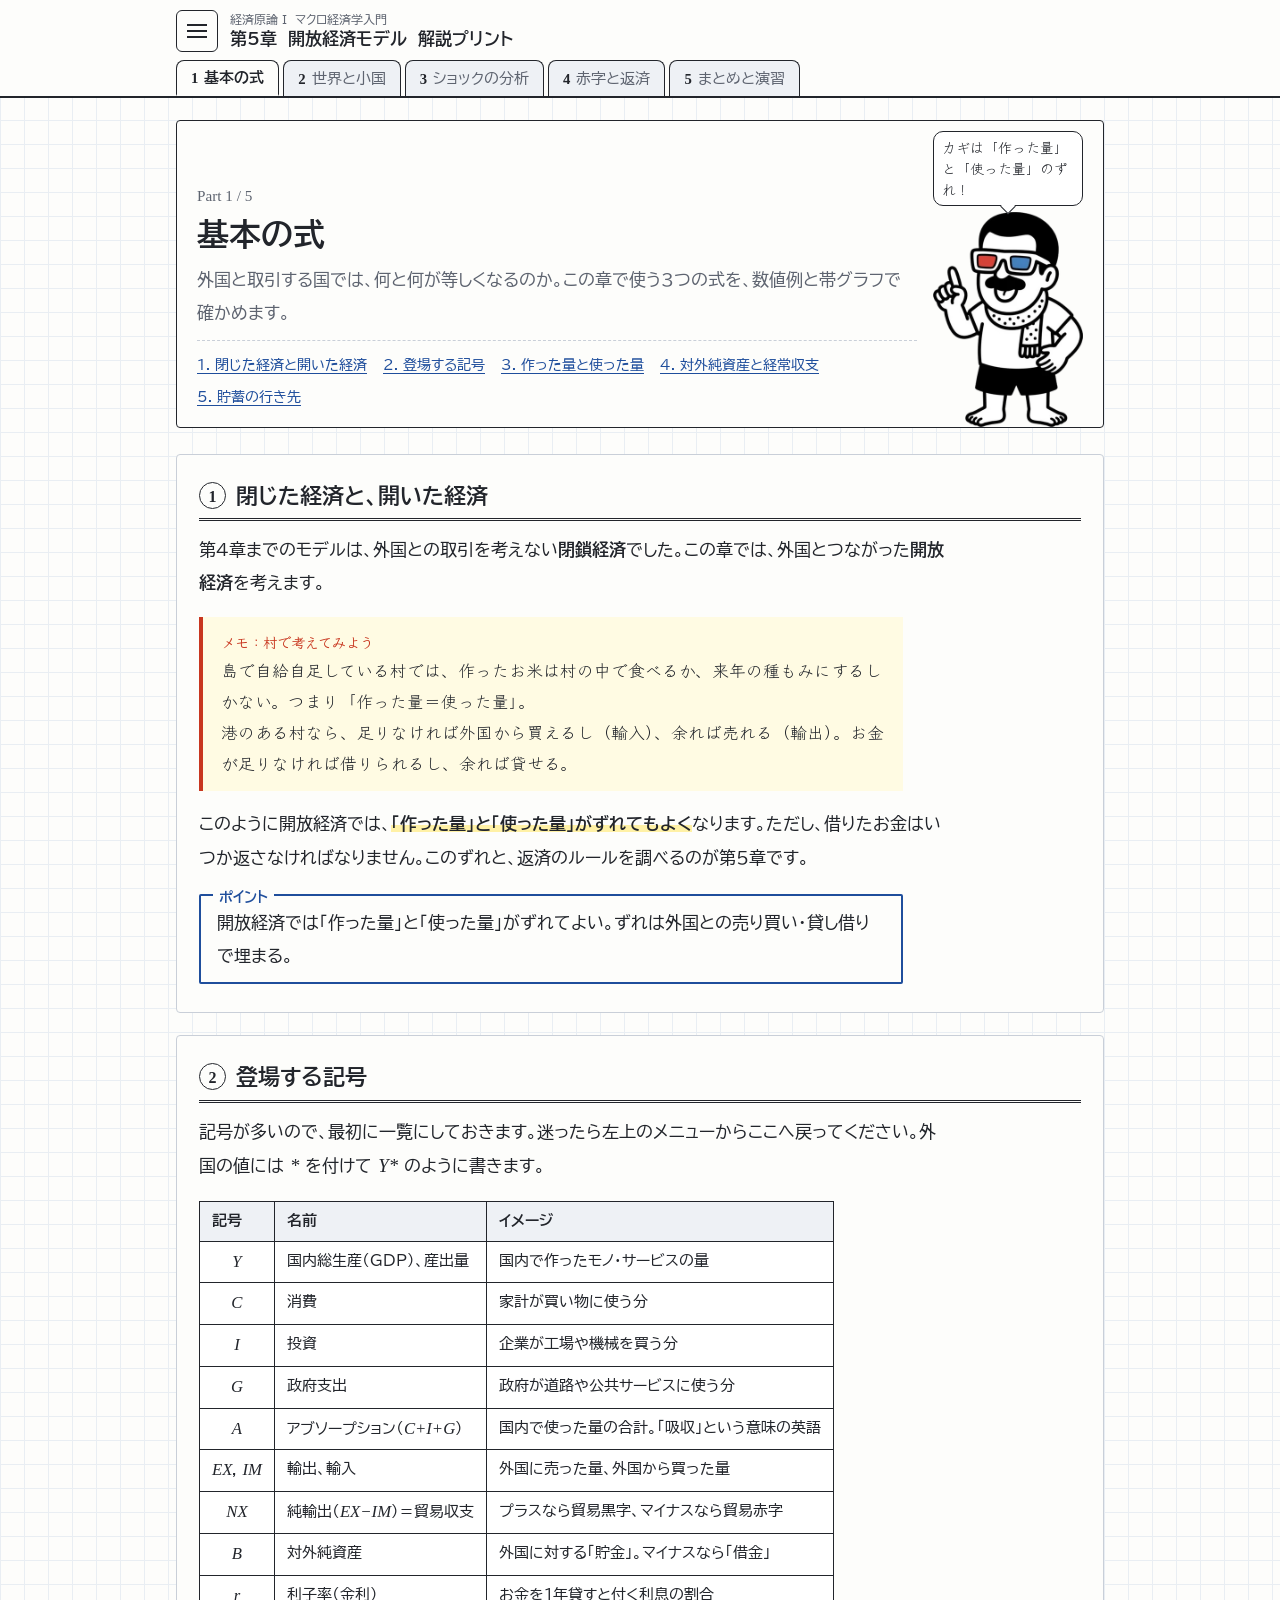
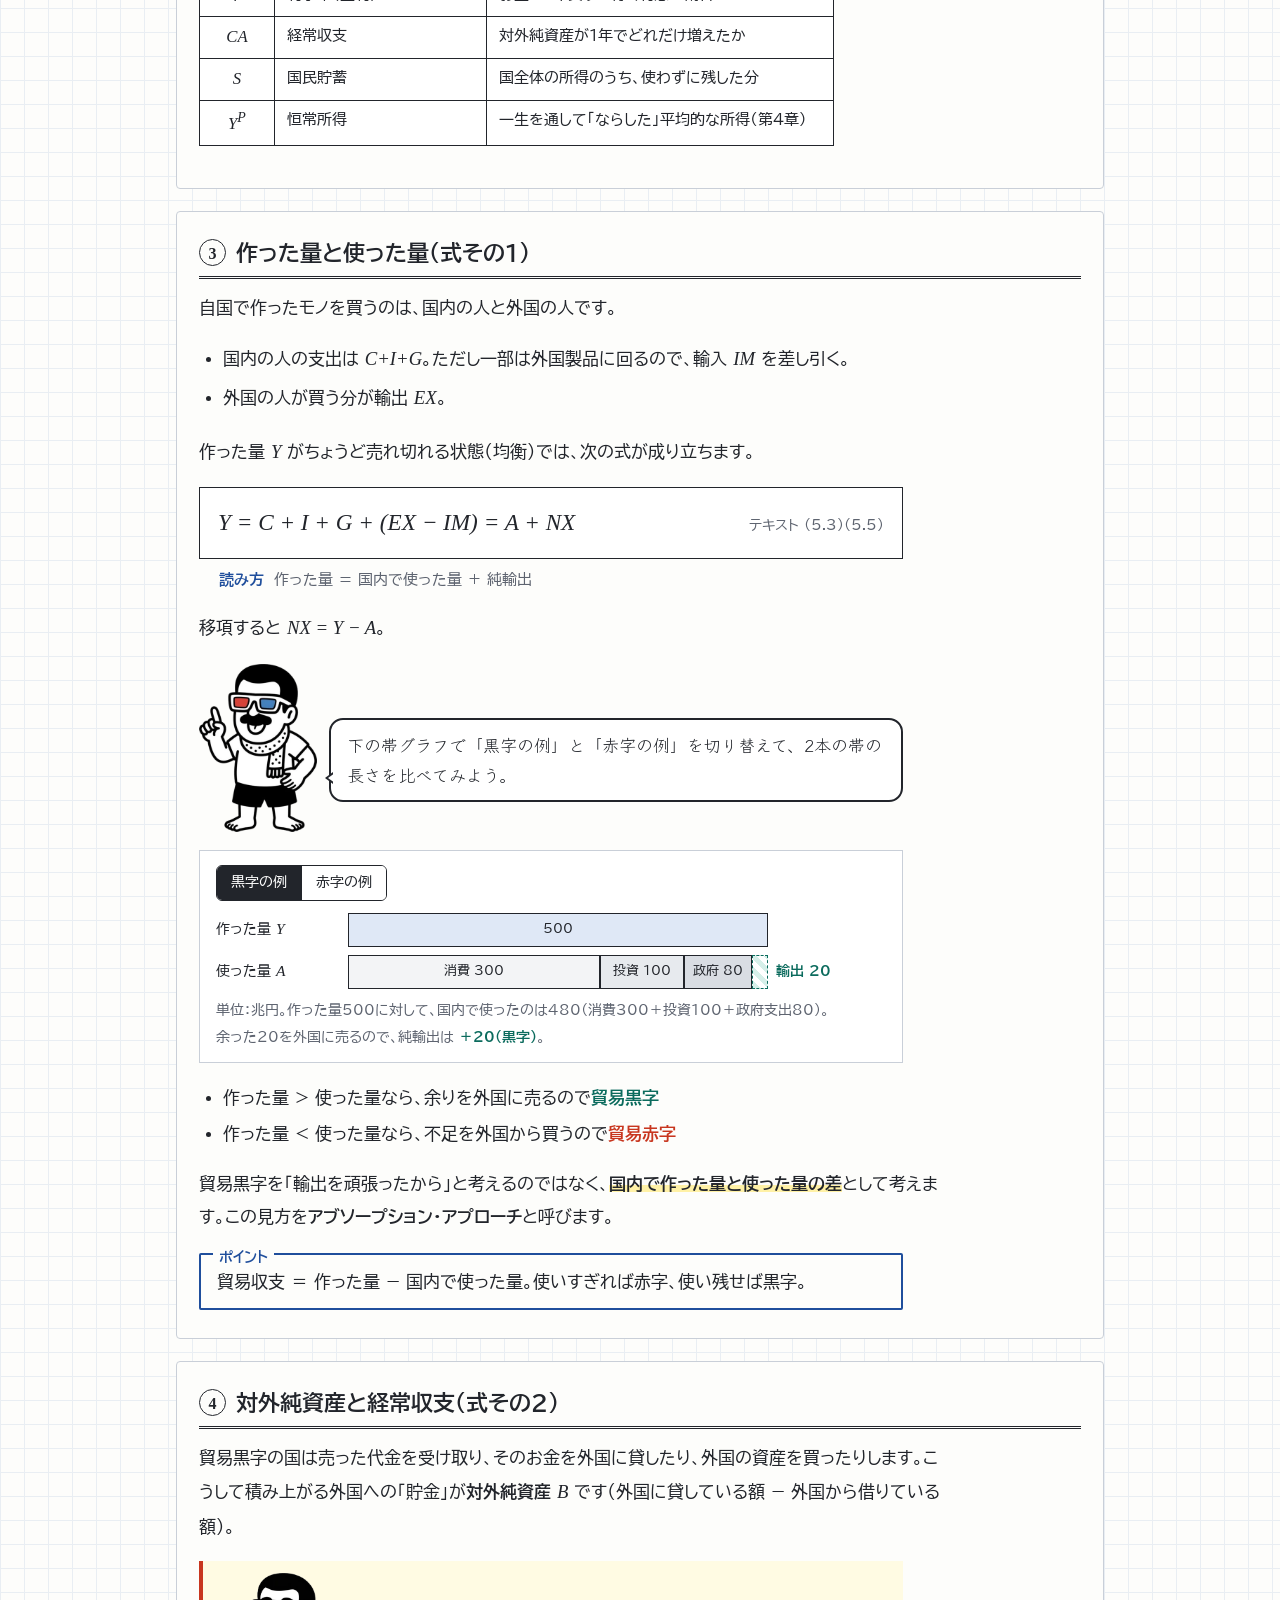
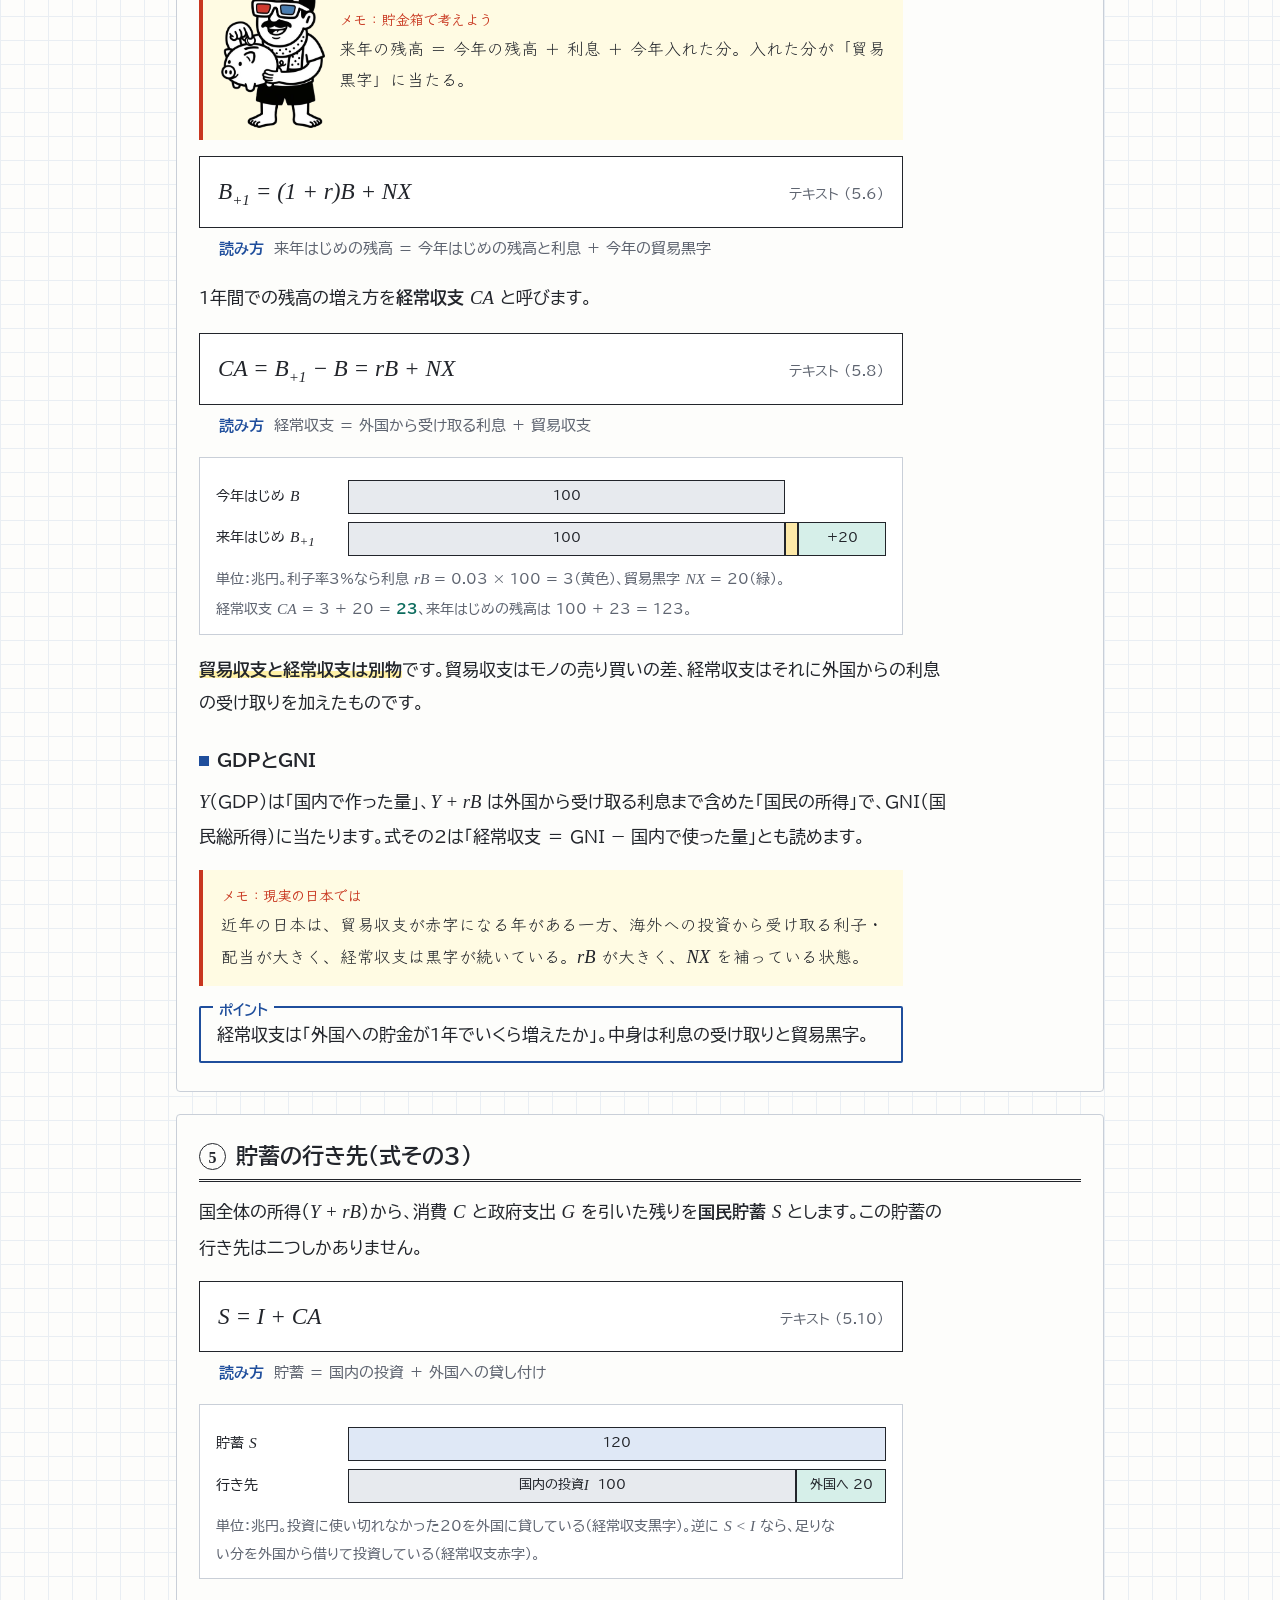
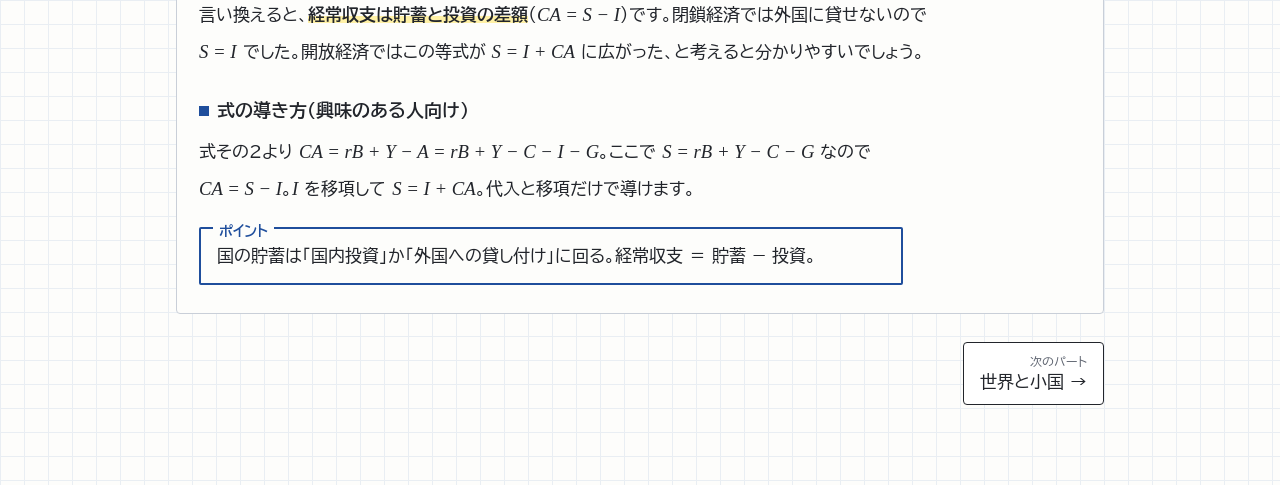
==== index.html @ 09381ab4 "Rename 開放経済モデル入門.html to index.html" ====
<!DOCTYPE html>
<html lang="ja">
<head>
<meta charset="utf-8">
<meta name="viewport" content="width=device-width, initial-scale=1">
<title>開放経済モデル入門</title>
<link rel="preconnect" href="https://fonts.googleapis.com">
<link rel="preconnect" href="https://fonts.gstatic.com" crossorigin>
<link href="https://fonts.googleapis.com/css2?family=BIZ+UDPGothic:wght@400;700&family=Klee+One:wght@400;600&display=swap" rel="stylesheet">
<style>
/* 設計: 方眼紙に書いた講義プリント。黒インクの本文、青ペンの強調、朱ペンの書き込み、黄色の蛍光ペン。上部に固定ヘッダーとパートのタブ、左からメニューが出る */
:root{
  --paper:#fdfdfb;
  --grid:#e9eef3;
  --ink:#22252b;
  --sub:#5e6470;
  --line:#c9cfd8;
  --blue:#1f4e9c;
  --red:#c8361f;
  --teal:#0b6b5d;
  --marker:#fff1a6;
  --note:#fffbe3;
  --font-body:"BIZ UDPGothic","Hiragino Kaku Gothic ProN","Yu Gothic",Meiryo,sans-serif;
  --font-hand:"Klee One","Hiragino Maru Gothic ProN","Yu Gothic",sans-serif;
  --font-math:"Times New Roman",Times,serif;
  color-scheme:light;
}
*{box-sizing:border-box}
html,body{margin:0}
body{
  background-color:var(--paper);
  background-image:linear-gradient(var(--grid) 1px,transparent 1px),linear-gradient(90deg,var(--grid) 1px,transparent 1px);
  background-size:24px 24px;
  color:var(--ink);font-family:var(--font-body);font-size:17px;line-height:1.95;
  -webkit-text-size-adjust:100%;
}
a{color:var(--blue)}
button{font:inherit;color:inherit}
:focus-visible{outline:2px solid var(--blue);outline-offset:2px}

/* ヘッダー */
.bar{position:sticky;top:0;z-index:20;background:var(--paper);border-bottom:2px solid var(--ink)}
.bar-in{max-width:960px;margin:0 auto;padding:10px 16px 0;display:flex;align-items:center;gap:12px}
.burger{width:42px;height:42px;border:1.5px solid var(--ink);background:var(--paper);border-radius:6px;display:grid;place-items:center;cursor:pointer;flex:none}
.burger span{display:block;width:20px;height:2px;background:var(--ink);box-shadow:0 -6px 0 var(--ink),0 6px 0 var(--ink)}
.course{line-height:1.35;min-width:0}
.course small{display:block;color:var(--sub);font-size:.78rem}
.course b{font-size:1.05rem}
.tabs{max-width:960px;margin:8px auto 0;padding:0 16px;display:flex;gap:4px;overflow-x:auto;scrollbar-width:none}
.tabs::-webkit-scrollbar{display:none}
.tab{flex:none;border:1.5px solid var(--ink);border-bottom:none;background:#eef1f5;border-radius:8px 8px 0 0;padding:6px 14px 5px;cursor:pointer;font-size:.92rem;line-height:1.5;color:var(--sub);position:relative;top:2px}
.tab .n{font-family:var(--font-math);font-weight:700;margin-right:6px;color:var(--ink)}
.tab[aria-selected="true"]{background:var(--paper);color:var(--ink);font-weight:700;border-bottom:2px solid var(--paper);z-index:1}

/* ドロワー */
.scrim{position:fixed;inset:0;background:rgba(20,24,32,.35);z-index:30;opacity:0;pointer-events:none;transition:opacity .2s}
.drawer{position:fixed;top:0;left:0;bottom:0;width:min(340px,86vw);background:var(--paper);z-index:31;border-right:2px solid var(--ink);transform:translateX(-102%);transition:transform .22s ease;overflow-y:auto;padding:16px 18px 40px}
body.menu-open .scrim{opacity:1;pointer-events:auto}
body.menu-open .drawer{transform:none}
.drawer-head{display:flex;justify-content:space-between;align-items:center;border-bottom:1.5px solid var(--ink);padding-bottom:8px;margin-bottom:10px}
.drawer-head b{font-size:1rem}
.close{border:1.5px solid var(--ink);background:none;border-radius:6px;width:36px;height:36px;cursor:pointer;font-size:1.2rem;line-height:1}
.drawer h4{margin:14px 0 2px;font-size:.95rem}
.drawer h4 button{background:none;border:none;padding:0;cursor:pointer;text-align:left;font-weight:700}
.drawer h4 .n{font-family:var(--font-math);margin-right:6px}
.drawer ul{list-style:none;margin:0;padding:0 0 0 12px;border-left:1.5px solid var(--line)}
.drawer li button{background:none;border:none;padding:3px 0;cursor:pointer;color:var(--sub);text-align:left;font-size:.9rem;line-height:1.5}
.drawer li button:hover{color:var(--blue)}
.drawer .cur>button{color:var(--blue)}

/* 本文 */
main{max-width:960px;margin:0 auto;padding:22px 16px 80px}
.part{display:none}
.part.on{display:block}
.part-head{background:var(--paper);border:1.5px solid var(--ink);border-radius:4px;padding:16px 20px;margin-bottom:26px}
.part-head .pn{font-family:var(--font-math);font-size:.95rem;color:var(--sub)}
.part-head h1{font-size:clamp(1.5rem,3.6vw,2rem);line-height:1.4;margin:2px 0 6px;text-wrap:balance}
.part-head p{margin:0;color:var(--sub);max-width:42em}
.toc-mini{display:flex;flex-wrap:wrap;gap:4px 16px;margin-top:10px;padding-top:10px;border-top:1px dashed var(--line);font-size:.9rem}
.toc-mini button{background:none;border:none;padding:0;cursor:pointer;color:var(--blue);text-decoration:underline;text-underline-offset:3px}

section{background:var(--paper);border:1px solid var(--line);border-radius:4px;padding:6px 22px 24px;margin-bottom:22px;scroll-margin-top:120px}
@media (max-width:560px){section{padding:4px 14px 18px}}
h2{font-size:1.4rem;line-height:1.5;margin:18px 0 12px;padding-bottom:6px;border-bottom:3px double var(--ink);text-wrap:balance}
h2 .sn{display:inline-block;min-width:1.7em;height:1.7em;line-height:1.7em;text-align:center;border:1.5px solid var(--ink);border-radius:50%;font-family:var(--font-math);font-size:1rem;margin-right:10px;vertical-align:.12em}
h3{font-size:1.1rem;margin:24px 0 6px;text-wrap:balance}
h3::before{content:"";display:inline-block;width:10px;height:10px;background:var(--blue);margin-right:8px;vertical-align:.05em}
p{margin:0 0 1em;max-width:44em}
.mk{background:linear-gradient(transparent 58%,var(--marker) 58%);font-weight:700}
.v{font-family:var(--font-math);font-style:italic;font-size:1.1em;white-space:nowrap}
.plus{color:var(--teal);font-weight:700}
.minus{color:var(--red);font-weight:700}
ul.dots,ol.steps{margin:0 0 1em;padding-left:1.4em;max-width:44em}
ul.dots li,ol.steps li{margin:3px 0}

/* 数式ボックス（教科書風に式番号を右寄せ） */
.eq{border:1.5px solid var(--ink);background:#fff;padding:12px 18px;margin:16px 0 6px;max-width:44rem;display:flex;align-items:baseline;gap:16px;flex-wrap:wrap}
.eq .f{font-family:var(--font-math);font-size:1.45rem;font-style:italic}
.eq .f sub{font-size:.65em}
.eq .no{margin-left:auto;font-size:.85rem;color:var(--sub)}
.eq-read{max-width:44rem;margin:0 0 16px;padding-left:20px;font-size:.95rem;color:var(--sub)}
.eq-read::before{content:"読み方　";color:var(--blue);font-weight:700}

/* 先生のメモ */
.memo{font-family:var(--font-hand);background:var(--note);border-left:4px solid var(--red);padding:12px 16px 12px 18px;margin:16px 0;max-width:44rem;font-size:1.05rem;line-height:1.85}
.memo .who{display:block;color:var(--red);font-weight:600;font-size:.9rem}
/* ポイント */
.point{border:2px solid var(--blue);border-radius:2px;padding:10px 16px;margin:20px 0 4px;max-width:44rem;position:relative}
.point::before{content:"ポイント";position:absolute;top:-.85em;left:12px;background:var(--paper);padding:0 6px;color:var(--blue);font-weight:700;font-size:.85rem}
.point p{margin:0}

/* 帯グラフ */
.bars{background:#fff;border:1px solid var(--line);padding:14px 16px 10px;margin:14px 0 18px;max-width:44rem}
.bars .sw{display:flex;gap:0;margin-bottom:12px;border:1.5px solid var(--ink);border-radius:6px;overflow:hidden;width:max-content}
.bars .sw button{border:none;background:#fff;padding:3px 14px;cursor:pointer;font-size:.88rem}
.bars .sw button+button{border-left:1.5px solid var(--ink)}
.bars .sw button[aria-selected="true"]{background:var(--ink);color:#fff}
.brow{display:grid;grid-template-columns:7.2em 1fr;align-items:center;gap:10px;margin:8px 0}
.brow .lab{font-size:.88rem;line-height:1.35}
.track{position:relative;height:34px}
.seg{position:absolute;top:0;bottom:0;display:flex;align-items:center;justify-content:center;font-size:.8rem;border:1.5px solid var(--ink);white-space:nowrap;overflow:hidden;font-variant-numeric:tabular-nums}
.seg.y{background:#dfe8f6}
.seg.c{background:#f3f4f6}.seg.i{background:#e7eaee}.seg.g{background:#d9dde3}
.seg.gap-p{background:repeating-linear-gradient(45deg,#d6efe9,#d6efe9 5px,#fff 5px,#fff 10px);color:var(--teal);font-weight:700;border-color:var(--teal);border-style:dashed}
.seg.gap-m{background:repeating-linear-gradient(45deg,#f8ddd7,#f8ddd7 5px,#fff 5px,#fff 10px);color:var(--red);font-weight:700;border-color:var(--red);border-style:dashed}
.seg.b{background:#e7eaee}.seg.ri{background:#fde9a8}.seg.nx{background:#d6efe9}
.seg-lab{position:absolute;top:0;bottom:0;display:flex;align-items:center;font-size:.85rem;white-space:nowrap}
.bars .cap{font-size:.88rem;color:var(--sub);margin:6px 0 0}

/* 表 */
.tw{overflow-x:auto;margin:12px 0 18px}
table{border-collapse:collapse;background:#fff;font-size:.95rem;font-variant-numeric:tabular-nums}
th,td{border:1px solid var(--ink);padding:7px 12px;text-align:left;vertical-align:top;line-height:1.6}
thead th{background:#eef1f5}
td.c{text-align:center;white-space:nowrap}
td.r{text-align:right}
table.calc-t td{border:none;border-bottom:1px dotted var(--line);padding:3px 14px 3px 0}
table.calc-t tr:last-child td{border-bottom:2px solid var(--ink);font-weight:700}

/* 図 */
figure{margin:14px 0 20px}
figcaption{font-size:.85rem;color:var(--sub);margin-top:4px}
.figbox{background:#fff;border:1px solid var(--line);padding:8px;overflow-x:auto}
svg text{font-family:var(--font-body);fill:var(--ink)}
svg .m{font-family:var(--font-math);font-style:italic}

/* シミュレーター */
.sim{background:#fff;border:1.5px solid var(--ink);padding:14px;margin:16px 0;display:grid;grid-template-columns:1fr;gap:14px}
@media (min-width:860px){.sim{grid-template-columns:minmax(0,1.15fr) minmax(0,1fr)}}
.grp{margin-bottom:10px}
.grp .gl{font-size:.78rem;color:var(--sub);display:block;margin-bottom:3px}
.chips{display:flex;flex-wrap:wrap;gap:5px}
.chips button{border:1.5px solid var(--ink);background:#fff;padding:2px 10px;border-radius:4px;cursor:pointer;font-size:.85rem;line-height:1.6}
.chips button[aria-pressed="true"]{background:var(--ink);color:#fff}
.explain{border-top:1px dashed var(--line);padding-top:10px;margin-top:6px}
.explain .t{font-weight:700;margin:0}
.explain .x{font-size:.95rem;margin:4px 0}
.explain .f{font-size:.8rem;color:var(--sub);margin:0}
.meter{display:grid;grid-template-columns:repeat(3,1fr);border:1.5px solid var(--ink);margin:10px 0}
.meter div{padding:6px 8px;text-align:center}
.meter div+div{border-left:1px solid var(--ink)}
.meter small{display:block;font-size:.75rem;color:var(--sub);line-height:1.3}
.meter strong{font-size:1.3rem;font-family:var(--font-math);font-variant-numeric:tabular-nums}
.sl{display:grid;grid-template-columns:7.4em 1fr 3.6em;gap:8px;align-items:center;font-size:.88rem}
.sl input{width:100%;accent-color:var(--blue)}
.sl output{text-align:right;font-family:var(--font-math);font-variant-numeric:tabular-nums}
.sm{font-size:.8rem;color:var(--sub);margin:6px 0 0}

/* 内部タブ（ケース別） */
.itabs{display:flex;gap:0;border-bottom:1.5px solid var(--ink);margin:14px 0 0;overflow-x:auto}
.itabs button{border:none;background:none;padding:6px 14px;cursor:pointer;color:var(--sub);border-bottom:3px solid transparent;margin-bottom:-1.5px;white-space:nowrap}
.itabs button[aria-selected="true"]{color:var(--ink);font-weight:700;border-bottom-color:var(--blue)}
.ipanel{padding:12px 0 0}
.ipanel[hidden]{display:none}
.case{border-left:3px solid var(--line);padding:2px 0 2px 14px;margin:0 0 16px;max-width:44rem}
.case b{display:block}
.case .res{font-size:.9rem;margin:2px 0}
.case p{margin:2px 0 0;font-size:.97rem}

/* 手順 */
.flow{display:grid;grid-template-columns:1fr;gap:8px;max-width:44rem;margin:12px 0 16px;counter-reset:f}
@media (min-width:700px){.flow{grid-template-columns:repeat(3,1fr)}}
.flow div{border:1.5px solid var(--ink);background:#fff;padding:10px 12px;font-size:.93rem;line-height:1.7;counter-increment:f}
.flow div::before{content:"手順" counter(f);display:block;font-weight:700;color:var(--blue);font-size:.82rem}

/* 計算機 */
.calc{background:#fff;border:1.5px solid var(--ink);padding:14px 16px;margin:14px 0;max-width:44rem}
.calc .out{font-size:.98rem;margin-top:10px}
.calc .chk{color:var(--sub);font-size:.88rem}

/* 確認問題 */
.q{border:1px solid var(--ink);background:#fff;margin:10px 0;max-width:46rem}
.q .qq{padding:10px 14px;display:flex;gap:10px}
.q .qn{font-family:var(--font-math);font-weight:700;color:var(--blue)}
.q button.show{margin:0 14px 10px;border:1.5px solid var(--ink);background:#fff;border-radius:4px;padding:2px 12px;cursor:pointer;font-size:.85rem}
.q .ans{border-top:1px dashed var(--line);padding:8px 14px 10px;font-family:var(--font-hand);font-size:1.05rem;background:var(--note)}
.q .ans[hidden]{display:none}
.q .ans::before{content:"解答　";color:var(--red);font-weight:600}

/* 前後ナビ */
.pager{display:flex;justify-content:space-between;gap:10px;margin-top:28px;flex-wrap:wrap}
.pager button{border:1.5px solid var(--ink);background:#fff;padding:10px 16px;cursor:pointer;border-radius:4px;text-align:left;line-height:1.4;max-width:48%}
.pager button small{display:block;color:var(--sub);font-size:.78rem}
.pager .next{margin-left:auto;text-align:right}
.src{font-size:.82rem;color:var(--sub);margin-top:30px;border-top:1px solid var(--line);padding-top:10px}

/* キャラクター */
.talk{display:flex;align-items:flex-end;gap:12px;margin:14px 0 18px;max-width:44rem}
.talk img{width:118px;height:auto;flex:none}
.talk .bubble{position:relative;background:#fff;border:2px solid var(--ink);border-radius:14px;padding:10px 16px;font-family:var(--font-hand);font-size:1.08rem;line-height:1.75;margin-bottom:30px}
.talk .bubble::before{content:"";position:absolute;left:-12px;bottom:16px;border:6px solid transparent;border-right:8px solid var(--ink)}
.talk .bubble::after{content:"";position:absolute;left:-8px;bottom:17px;border:5px solid transparent;border-right:7px solid #fff}
.talk.r{flex-direction:row-reverse;margin-left:auto}
.talk.r .bubble::before{left:auto;right:-12px;border-right-color:transparent;border-left:8px solid var(--ink)}
.talk.r .bubble::after{left:auto;right:-8px;border-right-color:transparent;border-left:7px solid #fff}
.part-head{display:flex;gap:16px;align-items:flex-end}
.part-head .ph-main{flex:1;min-width:0}
.part-head .ph-fig{flex:none;width:150px;text-align:center;margin:-6px 0 -16px}
.part-head .ph-say{font-family:var(--font-hand);font-size:.88rem;line-height:1.5;background:#fff;border:1.5px solid var(--ink);border-radius:10px;padding:5px 8px;margin-bottom:6px;text-align:left;position:relative}
.part-head .ph-say::after{content:"";position:absolute;left:50%;bottom:-7px;width:10px;height:10px;background:#fff;border-right:1.5px solid var(--ink);border-bottom:1.5px solid var(--ink);transform:translateX(-50%) rotate(45deg)}
.part-head .ph-fig img{width:100%;height:auto;display:block}
@media (max-width:560px){.talk img{width:86px}.part-head .ph-fig{width:96px}.talk .bubble{font-size:1rem}}
.memo.withfig{display:flex;gap:14px;align-items:center}
.memo.withfig img{width:104px;height:auto;flex:none}
@media (max-width:560px){.memo.withfig img{width:78px}}
@media (prefers-reduced-motion: reduce){*{transition:none!important}}
</style>
</head>
<body>

<div class="scrim" id="scrim"></div>
<nav class="drawer" id="drawer" aria-label="全体の目次" aria-hidden="true">
  <div class="drawer-head"><b>目次</b><button class="close" id="closeBtn" aria-label="目次を閉じる">×</button></div>
  <div id="drawerList"></div>
</nav>

<header class="bar">
  <div class="bar-in">
    <button class="burger" id="menuBtn" aria-label="目次を開く" aria-controls="drawer" aria-expanded="false"><span></span></button>
    <div class="course"><small>経済原論 I　マクロ経済学入門</small><b>第5章　開放経済モデル　解説プリント</b></div>
  </div>
  <div class="tabs" role="tablist" aria-label="パート" id="tabs"></div>
</header>

<main>

<!-- ===================== パート1 ===================== -->
<div class="part" id="kihon" role="tabpanel" data-img="point" data-say="カギは「作った量」と「使った量」のずれ！" data-title="基本の式" data-desc="外国と取引する国では、何と何が等しくなるのか。この章で使う3つの式を、数値例と帯グラフで確かめます。">

<section id="s1" data-t="閉じた経済と開いた経済">
<h2><span class="sn">1</span>閉じた経済と、開いた経済</h2>
<p>第4章までのモデルは、外国との取引を考えない<b>閉鎖経済</b>でした。この章では、外国とつながった<b>開放経済</b>を考えます。</p>
<div class="memo"><span class="who">メモ：村で考えてみよう</span>
島で自給自足している村では、作ったお米は村の中で食べるか、来年の種もみにするしかない。つまり「作った量＝使った量」。<br>
港のある村なら、足りなければ外国から買えるし（輸入）、余れば売れる（輸出）。お金が足りなければ借りられるし、余れば貸せる。</div>
<p>このように開放経済では、<span class="mk">「作った量」と「使った量」がずれてもよく</span>なります。ただし、借りたお金はいつか返さなければなりません。このずれと、返済のルールを調べるのが第5章です。</p>
<div class="point"><p>開放経済では「作った量」と「使った量」がずれてよい。ずれは外国との売り買い・貸し借りで埋まる。</p></div>
</section>

<section id="s2" data-t="登場する記号">
<h2><span class="sn">2</span>登場する記号</h2>
<p>記号が多いので、最初に一覧にしておきます。迷ったら左上のメニューからここへ戻ってください。外国の値には <span class="v">*</span> を付けて <span class="v">Y*</span> のように書きます。</p>
<div class="tw"><table>
<thead><tr><th>記号</th><th>名前</th><th>イメージ</th></tr></thead>
<tbody>
<tr><td class="c"><span class="v">Y</span></td><td>国内総生産（GDP）、産出量</td><td>国内で作ったモノ・サービスの量</td></tr>
<tr><td class="c"><span class="v">C</span></td><td>消費</td><td>家計が買い物に使う分</td></tr>
<tr><td class="c"><span class="v">I</span></td><td>投資</td><td>企業が工場や機械を買う分</td></tr>
<tr><td class="c"><span class="v">G</span></td><td>政府支出</td><td>政府が道路や公共サービスに使う分</td></tr>
<tr><td class="c"><span class="v">A</span></td><td>アブソープション（<span class="v">C+I+G</span>）</td><td>国内で使った量の合計。「吸収」という意味の英語</td></tr>
<tr><td class="c"><span class="v">EX</span>, <span class="v">IM</span></td><td>輸出、輸入</td><td>外国に売った量、外国から買った量</td></tr>
<tr><td class="c"><span class="v">NX</span></td><td>純輸出（<span class="v">EX−IM</span>）＝貿易収支</td><td>プラスなら貿易黒字、マイナスなら貿易赤字</td></tr>
<tr><td class="c"><span class="v">B</span></td><td>対外純資産</td><td>外国に対する「貯金」。マイナスなら「借金」</td></tr>
<tr><td class="c"><span class="v">r</span></td><td>利子率（金利）</td><td>お金を1年貸すと付く利息の割合</td></tr>
<tr><td class="c"><span class="v">CA</span></td><td>経常収支</td><td>対外純資産が1年でどれだけ増えたか</td></tr>
<tr><td class="c"><span class="v">S</span></td><td>国民貯蓄</td><td>国全体の所得のうち、使わずに残した分</td></tr>
<tr><td class="c"><span class="v">Y<sup>P</sup></span></td><td>恒常所得</td><td>一生を通して「ならした」平均的な所得（第4章）</td></tr>
</tbody></table></div>
</section>

<section id="s3" data-t="作った量と使った量">
<h2><span class="sn">3</span>作った量と使った量（式その1）</h2>
<p>自国で作ったモノを買うのは、国内の人と外国の人です。</p>
<ul class="dots">
  <li>国内の人の支出は <span class="v">C+I+G</span>。ただし一部は外国製品に回るので、輸入 <span class="v">IM</span> を差し引く。</li>
  <li>外国の人が買う分が輸出 <span class="v">EX</span>。</li>
</ul>
<p>作った量 <span class="v">Y</span> がちょうど売れ切れる状態（均衡）では、次の式が成り立ちます。</p>
<div class="eq"><span class="f">Y = C + I + G + (EX − IM) = A + NX</span><span class="no">テキスト (5.3)(5.5)</span></div>
<p class="eq-read">作った量 ＝ 国内で使った量 ＋ 純輸出</p>
<p>移項すると <span class="v">NX = Y − A</span>。</p>
<div class="talk"><img data-ch="point" src="" alt=""><div class="bubble">下の帯グラフで「黒字の例」と「赤字の例」を切り替えて、2本の帯の長さを比べてみよう。</div></div>

<div class="bars" id="bar1">
  <div class="sw" role="tablist" aria-label="例の切り替え">
    <button role="tab" aria-selected="true" data-k="p">黒字の例</button>
    <button role="tab" aria-selected="false" data-k="m">赤字の例</button>
  </div>
  <div class="brow"><span class="lab">作った量 <span class="v">Y</span></span><div class="track" data-row="y"></div></div>
  <div class="brow"><span class="lab">使った量 <span class="v">A</span></span><div class="track" data-row="a"></div></div>
  <p class="cap" id="bar1cap"></p>
</div>

<ul class="dots">
  <li>作った量 &gt; 使った量なら、余りを外国に売るので<span class="plus">貿易黒字</span></li>
  <li>作った量 &lt; 使った量なら、不足を外国から買うので<span class="minus">貿易赤字</span></li>
</ul>
<p>貿易黒字を「輸出を頑張ったから」と考えるのではなく、<span class="mk">国内で作った量と使った量の差</span>として考えます。この見方を<b>アブソープション・アプローチ</b>と呼びます。</p>
<div class="point"><p>貿易収支 ＝ 作った量 − 国内で使った量。使いすぎれば赤字、使い残せば黒字。</p></div>
</section>

<section id="s4" data-t="対外純資産と経常収支">
<h2><span class="sn">4</span>対外純資産と経常収支（式その2）</h2>
<p>貿易黒字の国は売った代金を受け取り、そのお金を外国に貸したり、外国の資産を買ったりします。こうして積み上がる外国への「貯金」が<b>対外純資産</b> <span class="v">B</span> です（外国に貸している額 − 外国から借りている額）。</p>
<div class="memo withfig"><img data-ch="piggy" src="" alt=""><div><span class="who">メモ：貯金箱で考えよう</span>来年の残高 ＝ 今年の残高 ＋ 利息 ＋ 今年入れた分。入れた分が「貿易黒字」に当たる。</div></div>
<div class="eq"><span class="f">B<sub>+1</sub> = (1 + r)B + NX</span><span class="no">テキスト (5.6)</span></div>
<p class="eq-read">来年はじめの残高 ＝ 今年はじめの残高と利息 ＋ 今年の貿易黒字</p>
<p>1年間での残高の増え方を<b>経常収支</b> <span class="v">CA</span> と呼びます。</p>
<div class="eq"><span class="f">CA = B<sub>+1</sub> − B = rB + NX</span><span class="no">テキスト (5.8)</span></div>
<p class="eq-read">経常収支 ＝ 外国から受け取る利息 ＋ 貿易収支</p>

<div class="bars">
  <div class="brow"><span class="lab">今年はじめ <span class="v">B</span></span><div class="track"><div class="seg b" style="left:0;width:81.3%">100</div></div></div>
  <div class="brow"><span class="lab">来年はじめ <span class="v">B<sub>+1</sub></span></span><div class="track"><div class="seg b" style="left:0;width:81.3%">100</div><div class="seg ri" style="left:81.3%;width:2.4%"></div><div class="seg nx" style="left:83.7%;width:16.3%">+20</div></div></div>
  <p class="cap">単位：兆円。利子率3%なら利息 <span class="v">rB</span> = 0.03 × 100 = 3（黄色）、貿易黒字 <span class="v">NX</span> = 20（緑）。<br>経常収支 <span class="v">CA</span> = 3 + 20 = <span class="plus">23</span>、来年はじめの残高は 100 + 23 = 123。</p>
</div>
<p><span class="mk">貿易収支と経常収支は別物</span>です。貿易収支はモノの売り買いの差、経常収支はそれに外国からの利息の受け取りを加えたものです。</p>
<h3>GDPとGNI</h3>
<p><span class="v">Y</span>（GDP）は「国内で作った量」、<span class="v">Y + rB</span> は外国から受け取る利息まで含めた「国民の所得」で、GNI（国民総所得）に当たります。式その2は「経常収支 ＝ GNI − 国内で使った量」とも読めます。</p>
<div class="memo"><span class="who">メモ：現実の日本では</span>近年の日本は、貿易収支が赤字になる年がある一方、海外への投資から受け取る利子・配当が大きく、経常収支は黒字が続いている。<span class="v">rB</span> が大きく、<span class="v">NX</span> を補っている状態。</div>
<div class="point"><p>経常収支は「外国への貯金が1年でいくら増えたか」。中身は利息の受け取りと貿易黒字。</p></div>
</section>

<section id="s5" data-t="貯蓄の行き先">
<h2><span class="sn">5</span>貯蓄の行き先（式その3）</h2>
<p>国全体の所得（<span class="v">Y + rB</span>）から、消費 <span class="v">C</span> と政府支出 <span class="v">G</span> を引いた残りを<b>国民貯蓄</b> <span class="v">S</span> とします。この貯蓄の行き先は二つしかありません。</p>
<div class="eq"><span class="f">S = I + CA</span><span class="no">テキスト (5.10)</span></div>
<p class="eq-read">貯蓄 ＝ 国内の投資 ＋ 外国への貸し付け</p>
<div class="bars">
  <div class="brow"><span class="lab">貯蓄 <span class="v">S</span></span><div class="track"><div class="seg y" style="left:0;width:100%">120</div></div></div>
  <div class="brow"><span class="lab">行き先</span><div class="track"><div class="seg i" style="left:0;width:83.3%">国内の投資 <span class="v">I</span>　100</div><div class="seg nx" style="left:83.3%;width:16.7%">外国へ 20</div></div></div>
  <p class="cap">単位：兆円。投資に使い切れなかった20を外国に貸している（経常収支黒字）。逆に <span class="v">S &lt; I</span> なら、足りない分を外国から借りて投資している（経常収支赤字）。</p>
</div>
<p>言い換えると、<span class="mk">経常収支は貯蓄と投資の差額</span>（<span class="v">CA = S − I</span>）です。閉鎖経済では外国に貸せないので <span class="v">S = I</span> でした。開放経済ではこの等式が <span class="v">S = I + CA</span> に広がった、と考えると分かりやすいでしょう。</p>
<h3>式の導き方（興味のある人向け）</h3>
<p>式その2より <span class="v">CA = rB + Y − A = rB + Y − C − I − G</span>。ここで <span class="v">S = rB + Y − C − G</span> なので <span class="v">CA = S − I</span>。<span class="v">I</span> を移項して <span class="v">S = I + CA</span>。代入と移項だけで導けます。</p>
<div class="point"><p>国の貯蓄は「国内投資」か「外国への貸し付け」に回る。経常収支 ＝ 貯蓄 − 投資。</p></div>
</section>
</div>

<!-- ===================== パート2 ===================== -->
<div class="part" id="sekai" role="tabpanel" data-img="globe" data-say="世界全体で足すと、純輸出はゼロになる" data-title="世界と小国" data-desc="グラフの縦軸・横軸の意味を確認し、世界利子率がどう決まるか、自国がなぜそれを動かせないのかを見ます。">

<section id="s6" data-t="利子率と国内需要">
<h2><span class="sn">6</span>利子率と国内需要（グラフの準備）</h2>
<p>このあとのグラフは、<span class="mk">縦軸が利子率 <span class="v">r</span>、横軸がモノの量</span>です。経済学では価格（ここでは利子率）を縦軸にとるのが慣例です。</p>
<h3>国内で使う量 A は、利子率が上がると減る</h3>
<ul class="dots">
  <li><b>投資 <span class="v">I</span></b>：金利が上がると、借金して工場を建てるのが割に合わなくなるので減る。</li>
  <li><b>消費 <span class="v">C</span></b>：金利が上がると、今使わずに貯金したほうが得になるので減る。</li>
</ul>
<p>このため <span class="v">A = C(Y<sup>P</sup>, r) + I(r) + G</span> のグラフは<b>右下がり</b>になります。<span class="v">C(Y<sup>P</sup>, r)</span> は「消費は恒常所得と利子率で決まる」という意味です。</p>
<h3>作る量 Yˢ は、利子率と関係なく決まる</h3>
<p>第4章の古典派モデルでは、働く人と機械がすべて使われる（完全雇用の）水準で生産量が決まります。利子率が変わっても作れる量は変わらないので、<span class="v">Y<sup>s</sup></span> のグラフは<b>垂直な線</b>になります。</p>
<figure><div class="figbox">
<svg viewBox="0 0 420 260" width="420" role="img" aria-label="縦軸が利子率、横軸が量。垂直な作る量の線と、右下がりの使う量の線。">
  <line x1="50" y1="220" x2="390" y2="220" stroke="#22252b" stroke-width="1.5"/>
  <line x1="50" y1="220" x2="50" y2="20" stroke="#22252b" stroke-width="1.5"/>
  <text x="42" y="28" text-anchor="end" class="m" font-size="16">r</text>
  <text x="390" y="244" text-anchor="end" font-size="12">量</text>
  <line x1="220" y1="36" x2="220" y2="220" stroke="#1f4e9c" stroke-width="3"/>
  <text x="228" y="46" class="m" font-size="15" style="fill:#1f4e9c">Yˢ</text>
  <text x="228" y="66" font-size="11" style="fill:#1f4e9c">利子率に関係なく一定</text>
  <line x1="90" y1="40" x2="360" y2="210" stroke="#22252b" stroke-width="3"/>
  <text x="352" y="194" class="m" font-size="15">A</text>
  <text x="250" y="190" font-size="11" text-anchor="end">金利が上がると使う量は減る</text>
</svg></div>
<figcaption>この2本の線を、後のパートのグラフでずっと使います。</figcaption></figure>
<div class="point"><p>使う量 A は右下がり、作る量 Yˢ は垂直線。</p></div>
</section>

<section id="s7" data-t="世界利子率と小国の仮定">
<h2><span class="sn">7</span>世界利子率と小国の仮定</h2>
<p>ある国の輸出は、必ずどこかの国の輸入です。だから世界の純輸出を全部足すとゼロになり（<span class="v">NX + NX* = 0</span>）、世界全体では「作った量＝使った量」が成り立ちます。</p>
<div class="eq"><span class="f">Y + Y* = A + A*</span><span class="no">テキスト (5.11)</span></div>
<p class="eq-read">世界で作った量 ＝ 世界で使った量</p>
<p>この等式が成り立つように決まる利子率が<b>世界利子率</b> <span class="v">r₀</span> です。お金は国境を越えて自由に貸し借りできるので、どの国でも同じ利子率になります。</p>
<figure><div class="figbox">
<svg viewBox="0 0 760 300" width="760" role="img" aria-label="世界利子率r0のもとで、自国は作る量が使う量を上回り純輸出がプラス、外国は使う量が作る量を上回り純輸出がマイナスになる様子">
  <g>
    <text x="190" y="22" text-anchor="middle" font-weight="700" font-size="14">自国</text>
    <line x1="50" y1="260" x2="340" y2="260" stroke="#22252b" stroke-width="1.5"/>
    <line x1="50" y1="260" x2="50" y2="40" stroke="#22252b" stroke-width="1.5"/>
    <text x="40" y="48" text-anchor="end" class="m" font-size="15">r</text>
    <line x1="210" y1="60" x2="210" y2="260" stroke="#1f4e9c" stroke-width="2.5"/>
    <text x="210" y="54" text-anchor="middle" class="m" font-size="14">Yˢ</text>
    <line x1="80" y1="70" x2="300" y2="240" stroke="#22252b" stroke-width="2.5"/>
    <text x="304" y="236" class="m" font-size="14">A</text>
    <line x1="50" y1="150" x2="330" y2="150" stroke="#5e6470" stroke-dasharray="4 4"/>
    <text x="42" y="155" text-anchor="end" class="m" font-size="14">r₀</text>
    <line x1="164" y1="162" x2="210" y2="162" stroke="#0b6b5d" stroke-width="6"/>
    <text x="218" y="140" font-size="12" style="fill:#0b6b5d" font-weight="700">NX &gt; 0（黒字）</text>
  </g>
  <g transform="translate(380,0)">
    <text x="190" y="22" text-anchor="middle" font-weight="700" font-size="14">外国</text>
    <line x1="50" y1="260" x2="340" y2="260" stroke="#22252b" stroke-width="1.5"/>
    <line x1="50" y1="260" x2="50" y2="40" stroke="#22252b" stroke-width="1.5"/>
    <text x="40" y="48" text-anchor="end" class="m" font-size="15">r</text>
    <line x1="140" y1="60" x2="140" y2="260" stroke="#1f4e9c" stroke-width="2.5"/>
    <text x="140" y="54" text-anchor="middle" class="m" font-size="14">Yˢ*</text>
    <line x1="80" y1="70" x2="300" y2="240" stroke="#22252b" stroke-width="2.5"/>
    <text x="304" y="236" class="m" font-size="14">A*</text>
    <line x1="50" y1="150" x2="330" y2="150" stroke="#5e6470" stroke-dasharray="4 4"/>
    <text x="42" y="155" text-anchor="end" class="m" font-size="14">r₀</text>
    <line x1="140" y1="162" x2="164" y2="162" stroke="#c8361f" stroke-width="6"/>
    <text x="172" y="182" font-size="12" style="fill:#c8361f" font-weight="700">NX* &lt; 0（赤字）</text>
  </g>
</svg></div>
<figcaption>テキスト図5.2を簡略化したもの。同じ世界利子率のもとで、自国の黒字と外国の赤字は同じ大きさになる。</figcaption></figure>
<p>お金の面から見ても同じです。世界全体の貯蓄と投資が等しくなるように（<span class="v">S + S* = I + I*</span>）世界利子率が決まります。財の面から見ても、お金の面から見ても、同じ <span class="v">r₀</span> にたどり着きます。</p>
<h3>小国の仮定</h3>
<p>自国が世界に比べて十分に小さく、自国で何が起きても世界利子率は動かない、と考えるのが<b>小国の仮定</b>です。自国は世界利子率を「与えられたもの」として受け入れるだけです。自国の出来事が世界利子率まで動かすほど大きい国は<b>大国</b>と呼びます。以下では小国を前提にします。</p>
<div class="memo"><span class="who">メモ：預金者と銀行金利</span>一人の預金者がいくら預金を増やしても、銀行の金利は変わらない。小国と世界利子率の関係はこれと同じ。</div>
<div class="point"><p>世界利子率は世界全体の需給で決まる。小国にとっては動かせない「外から与えられた値」。</p></div>
</section>
</div>

<!-- ===================== パート3 ===================== -->
<div class="part" id="shock" role="tabpanel" data-img="think" data-say="どっちの線が動くか、考えてみよう" data-title="ショックの分析" data-desc="生産、投資、世界利子率、財政政策が変わったとき、純輸出はどう動くのか。グラフを自分で動かして確かめます。">

<section id="s8" data-t="グラフで動かしてみる">
<h2><span class="sn">8</span>グラフで純輸出を読み、動かしてみる</h2>
<p>グラフの読み方は3ステップです。</p>
<ol class="steps">
  <li>世界利子率 <span class="v">r₀</span> の高さに横線を引く。</li>
  <li>横線が <span class="v">A</span> の線と交わる点が「国内で使う量」、<span class="v">Yˢ</span> の線と交わる点が「作る量」。</li>
  <li>二つの点の横の距離が純輸出。<span class="v">Yˢ</span> が右にあれば<span class="plus">黒字</span>、<span class="v">A</span> が右にあれば<span class="minus">赤字</span>。</li>
</ol>
<div class="talk"><img data-ch="graph" src="" alt=""><div class="bubble">下のボタンを押して、線がどう動くか見てみよう。灰色の破線は、純輸出ゼロの基準の状態だよ。</div></div>
<p>ショックを選ぶと、テキストの図5.6〜5.11に当たる動きを再現します。</p>

<div class="sim">
  <div class="figbox" style="border:none;padding:0">
    <svg id="chart" viewBox="0 0 520 370" width="100%" style="max-width:560px;display:block" role="img" aria-label="縦軸が利子率、横軸が量のグラフ。作る量Ysの垂直線、使う量Aの右下がりの線、世界利子率r0の横線"></svg>
  </div>
  <div>
    <div id="chipGroups"></div>
    <div class="explain" aria-live="polite">
      <p class="t" id="scnTitle"></p>
      <p class="x" id="scnText"></p>
      <p class="f" id="scnFig"></p>
    </div>
    <div class="meter">
      <div><small>作る量 Yˢ</small><strong id="oY"></strong></div>
      <div><small>使う量 A</small><strong id="oA"></strong></div>
      <div><small>純輸出 NX</small><strong id="oNX"></strong></div>
    </div>
    <div class="sl"><label for="sY">作る量 Yˢ</label><input type="range" id="sY" min="60" max="140" step="5"><output id="vY" for="sY"></output></div>
    <div class="sl"><label for="sA">A線の位置</label><input type="range" id="sA" min="110" max="190" step="5"><output id="vA" for="sA"></output></div>
    <div class="sl"><label for="sR">世界利子率 r₀</label><input type="range" id="sR" min="2" max="8" step="0.5"><output id="vR" for="sR"></output></div>
    <p class="sm">「A線の位置」は、利子率が0%のときに国内で使う量です。消費・投資・政府支出のどれかが増えると右へ動きます。</p>
  </div>
</div>
<div class="point"><p>純輸出は「r₀ の高さで測った、作る量と使う量の差」。線がどちらに動くかを考えれば答えが出る。</p></div>
</section>

<section id="s9" data-t="8つのケースを1つのルールで">
<h2><span class="sn">9</span>8つのケースを1つのルールで</h2>
<p>8つのケースは丸暗記するものではありません。次のルールを当てはめれば、すべて自分で導けます。</p>
<div class="memo"><span class="who">ルール：消費は「今年の所得」ではなく「恒常所得（一生をならした所得）」で決まる</span>
今年だけ宝くじが当たっても、生活水準はあまり変えない（一時的）。<br>
昇給して給料が今後ずっと上がるなら、生活水準を上げる（恒常的）。<br>
来年からの昇給が決まったら、今のうちから少し使い始める（将来）。</div>
<div class="flow">
  <div>作る量 <span class="v">Yˢ</span> は動くか？</div>
  <div>使う量 <span class="v">A</span>（特に恒常所得で決まる消費）は動くか？</div>
  <div>差 <span class="v">Yˢ − A</span> がどう変わるかを見る</div>
</div>
<div class="itabs" role="tablist" aria-label="ケースの種類" id="caseTabs">
  <button role="tab" aria-selected="true" aria-controls="cp1" id="ct1">産出量・投資</button>
  <button role="tab" aria-selected="false" aria-controls="cp2" id="ct2">世界利子率</button>
  <button role="tab" aria-selected="false" aria-controls="cp3" id="ct3">財政政策</button>
  <button role="tab" aria-selected="false" aria-controls="cp4" id="ct4">一覧表</button>
</div>
<div class="ipanel" role="tabpanel" id="cp1" aria-labelledby="ct1">
  <div class="case"><b>一時的な産出量の増加</b><span class="res">作る量 増 ／ 使う量 不変 → 純輸出 <span class="plus">増える</span>（図5.6）</span><p>恒常所得がほとんど変わらないので、消費は変わらない。余った分を輸出する。</p></div>
  <div class="case"><b>恒常的な産出量の増加</b><span class="res">作る量 増 ／ 使う量 同じだけ増 → 純輸出 不変（図5.7）</span><p>恒常所得が増えた分だけ消費も増える。2本の線が同じ幅だけ右へ動く。</p></div>
  <div class="case"><b>将来の産出量の増加</b><span class="res">作る量 不変 ／ 使う量 増 → 純輸出 <span class="minus">減る</span>（図5.8）</span><p>恒常所得が上がり、消費が先に増える。</p></div>
  <div class="case"><b>資本の限界生産物の増加</b><span class="res">作る量 はじめ不変 ／ 使う量 増 → 純輸出 <span class="minus">減る</span>、やがて改善</span><p>機械の生産性が上がって投資が増える。資本が積み上がると生産が増え、貿易収支は少しずつ改善する。</p></div>
</div>
<div class="ipanel" role="tabpanel" id="cp2" aria-labelledby="ct2" hidden>
  <div class="case"><b>世界利子率の上昇</b><span class="res">作る量 不変 ／ 使う量 減 → 純輸出 <span class="plus">増える</span>（図5.9）</span><p>外国の投資ブームなどで世界利子率が上がると、自国ではお金を借りにくくなり、貯める得も増える。消費と投資が減る。A線そのものは動かず、線の上を左上へ移動する。</p></div>
  <div class="case"><b>世界利子率の低下</b><span class="res">作る量 不変 ／ 使う量 増 → 純輸出 <span class="minus">減る</span></span><p>上の逆。消費と投資が増えて、使う量が作る量を上回る。</p></div>
</div>
<div class="ipanel" role="tabpanel" id="cp3" aria-labelledby="ct3" hidden>
  <div class="case"><b>一時的な政府支出の増加</b><span class="res">使う量 増 → 純輸出 <span class="minus">減る</span>（図5.10）</span><p>政府が今年だけ多く使う。家計の生涯の税負担はほとんど変わらないので、消費は変わらない。国内で使う量が増えたのに作る量は同じなので、不足分を輸入し、貿易赤字が政府支出の増加分だけ広がる。</p></div>
  <div class="case"><b>恒常的な政府支出の増加</b><span class="res">使う量 不変 → 純輸出 不変（図5.11）</span><p>政府がずっと多く使うなら、その分ずっと増税が必要になる。家計の手取りの恒常所得が同じだけ減り、消費も同じだけ減る。政府が使う分と家計が我慢する分が打ち消し合う。</p></div>
  <div class="case"><b>一時的な減税</b><span class="res">使う量 不変 → 純輸出 不変（図5.11）</span><p>今年の手取りは増えるが、政府の支出は同じなので、いずれ増税で穴埋めされる。家計がそれを見越して増えた分を貯めておけば、消費は変わらない。これを<b>リカードの等価定理</b>といい、開放経済でも成り立つ。ただし家計が本当にそこまで先を読むかには議論があり、これはモデル上の結論。</p></div>
</div>
<div class="ipanel" role="tabpanel" id="cp4" aria-labelledby="ct4" hidden>
<div class="tw"><table>
<thead><tr><th>ショック</th><th>作る量 Yˢ</th><th>使う量 A</th><th>純輸出</th></tr></thead>
<tbody>
<tr><td>一時的な産出量の増加</td><td class="c">増</td><td class="c">不変</td><td class="c plus">増える</td></tr>
<tr><td>恒常的な産出量の増加</td><td class="c">増</td><td class="c">同じだけ増</td><td class="c">不変</td></tr>
<tr><td>将来の産出量の増加</td><td class="c">不変</td><td class="c">増</td><td class="c minus">減る</td></tr>
<tr><td>資本の限界生産物の増加</td><td class="c">はじめ不変</td><td class="c">増</td><td class="c minus">減る</td></tr>
<tr><td>世界利子率の上昇</td><td class="c">不変</td><td class="c">減</td><td class="c plus">増える</td></tr>
<tr><td>一時的な政府支出の増加</td><td class="c">不変</td><td class="c">増</td><td class="c minus">減る</td></tr>
<tr><td>恒常的な政府支出の増加</td><td class="c">不変</td><td class="c">不変</td><td class="c">不変</td></tr>
<tr><td>一時的な減税</td><td class="c">不変</td><td class="c">不変</td><td class="c">不変</td></tr>
</tbody></table></div>
</div>
<div class="point"><p>「作る量」と「使う量（特に恒常所得で決まる消費）」のどちらが動くかを見れば、純輸出の動きは決まる。</p></div>
</section>
</div>

<!-- ===================== パート4 ===================== -->
<div class="part" id="jikan" role="tabpanel" data-img="trouble" data-say="借りたお金は、いつか返さないと…" data-title="赤字と返済" data-desc="貿易赤字は外国からの借金で支えられています。借金はいつか返す必要がある、というルールを2期間のモデルで確かめます。">

<section id="s10" data-t="赤字はいつまで続けられる？">
<h2><span class="sn">10</span>赤字はいつまで続けられる？（通時的予算制約）</h2>
<p>借金はいつか返さなければならないので、貿易赤字を永遠に続けることはできません。これを、今年（第1期）と来年（第2期）だけの<b>2期間モデル</b>で確かめます。</p>
<h3>準備：割引現在価値</h3>
<p>利子率が10%なら、今の100万円は1年後に110万円になります。逆に言えば、<span class="mk">1年後の110万円は今の100万円と同じ価値</span>です。1年後の金額を今の価値に直すには <span class="v">(1 + r)</span> で割ります。これを<b>割引現在価値</b>といいます。</p>
<table class="calc-t"><tr><td>1年後の金額</td><td class="r">110</td></tr><tr><td>÷ (1 + 0.1)</td><td class="r">÷ 1.1</td></tr><tr><td>今の価値</td><td class="r">100</td></tr></table>
<h3>ルール：純輸出の割引現在価値の合計はゼロ</h3>
<p>最初の対外純資産がゼロ（<span class="v">B₁ = 0</span>）で、2期目の終わりに貸し借りを清算するとします。</p>
<div class="eq"><span class="f">NX<sub>1</sub> + NX<sub>2</sub> / (1 + r) = 0</span><span class="no">テキスト (5.13)、B₁ = 0 の場合</span></div>
<p class="eq-read">今年の赤字は、来年の黒字（利息込み）で必ず返す</p>
<p>スライダーで今年の純輸出と利子率を変えると、来年に必要な純輸出が計算されます。</p>
<div class="calc">
  <div class="sl" style="grid-template-columns:9.5em 1fr 4.4em"><label for="cN">今年の純輸出 NX₁</label><input type="range" id="cN" min="-100" max="100" step="10" value="-100"><output id="cNv" for="cN"></output></div>
  <div class="sl" style="grid-template-columns:9.5em 1fr 4.4em"><label for="cR">利子率 r</label><input type="range" id="cR" min="0" max="20" step="1" value="10"><output id="cRv" for="cR"></output></div>
  <svg id="calcSvg" viewBox="0 0 440 170" width="100%" style="max-width:440px;display:block;margin-top:8px" role="img" aria-label="今年と来年の純輸出を表す棒グラフ"></svg>
  <div class="out" id="cRes" aria-live="polite"></div>
</div>
<h3>どんな国が先に赤字を出すのか</h3>
<p>式を「使う量」で書き直すと、「今年と来年に使う量の割引現在価値の合計は、作る量の割引現在価値の合計（＋初期の資産）を超えられない」となります（テキスト (5.14)）。そのうえで、生涯所得の合計が同じ二つの国を比べます。</p>
<div class="tw"><table>
<thead><tr><th></th><th>F国</th><th>G国</th></tr></thead>
<tbody>
<tr><td>所得の流れ</td><td>今は高所得、将来は低所得</td><td>今は低所得、将来は高所得</td></tr>
<tr><td>人にたとえると</td><td>定年前に稼ぎ、老後に備える人</td><td>奨学金で学び、就職後に返す学生</td></tr>
<tr><td>第1期</td><td><span class="plus">貿易黒字</span>で外国に貸す</td><td><span class="minus">貿易赤字</span>で外国から借りる</td></tr>
<tr><td>第2期</td><td><span class="minus">貿易赤字</span>で取り崩す</td><td><span class="plus">貿易黒字</span>で返済する</td></tr>
</tbody></table></div>
<div class="talk r"><img data-ch="surprise" src="" alt=""><div class="bubble">えっ、赤字の国が「弱い国」とは限らないの!?</div></div>
<p>どちらの国も、毎年使う量をならして（平準化して）いるだけです。つまり<span class="mk">貿易赤字や対外債務があるからといって、その国の経済が弱いとは限りません</span>。成長が見込まれる国は、今の所得以上に使えるのです。</p>
<p>ただし将来の所得は不確実です。巨額の債務を抱えた国の成長に疑いが広がると、急にお金を貸してもらえなくなり、債務危機に陥ることがあります。</p>
<div class="point"><p>赤字は「将来の黒字で返す約束」。一時的な赤字は問題ないが、永遠には続けられない。</p></div>
</section>
</div>

<!-- ===================== パート5 ===================== -->
<div class="part" id="matome" role="tabpanel" data-img="ok" data-say="ここまで来たら、もう一息！" data-title="まとめと演習" data-desc="章全体の要点を振り返り、確認問題で理解を確かめます。最後に課題に取り組むためのヒントを載せています。">

<section id="s11" data-t="まとめ">
<h2><span class="sn">11</span>まとめ</h2>
<div class="tw"><table>
<thead><tr><th>テーマ</th><th>要点</th><th>式</th></tr></thead>
<tbody>
<tr><td>貿易収支</td><td>作った量 − 国内で使った量</td><td><span class="v">NX = Y − A</span></td></tr>
<tr><td>経常収支</td><td>外国への貯金の増加。利息の受け取り＋貿易収支</td><td><span class="v">CA = rB + NX</span></td></tr>
<tr><td>貯蓄と投資</td><td>国の貯蓄は国内投資か外国への貸し付けに回る</td><td><span class="v">CA = S − I</span></td></tr>
<tr><td>世界利子率</td><td>世界全体の需給で決まり、小国には動かせない</td><td><span class="v">Y + Y* = A + A*</span></td></tr>
<tr><td>ショックの効果</td><td>作る量と、恒常所得で決まる使う量のどちらが動くかで判断</td><td></td></tr>
<tr><td>通時的予算制約</td><td>赤字は将来の黒字で返す。赤字は弱さを意味しない</td><td><span class="v">NX₁ + NX₂/(1+r) = 0</span></td></tr>
</tbody></table></div>
</section>

<section id="s12" data-t="確認問題">
<h2><span class="sn">12</span>確認問題</h2>
<div class="talk"><img data-ch="ok" src="" alt=""><div class="bubble">答えを考えてから「解答を見る」を押してね。全問正解をめざそう！</div></div>
<div class="q"><div class="qq"><span class="qn">Q1</span><span>ある国で <span class="v">Y</span> = 600、<span class="v">C</span> = 380、<span class="v">I</span> = 120、<span class="v">G</span> = 120 のとき、純輸出はいくら？黒字か赤字か？</span></div><button class="show" type="button">解答を見る</button><div class="ans" hidden>A = 380 + 120 + 120 = 620。NX = 600 − 620 = −20。使う量が作る量を上回っているので、貿易赤字。</div></div>
<div class="q"><div class="qq"><span class="qn">Q2</span><span>対外純資産が200、利子率が2%、貿易収支が −3 のとき、経常収支は？</span></div><button class="show" type="button">解答を見る</button><div class="ans" hidden>利息 rB = 0.02 × 200 = 4。CA = 4 + (−3) = +1。貿易収支は赤字でも、利息の受け取りが大きいので経常収支は黒字。</div></div>
<div class="q"><div class="qq"><span class="qn">Q3</span><span>国民貯蓄が90、国内投資が110のとき、経常収支はどうなる？</span></div><button class="show" type="button">解答を見る</button><div class="ans" hidden>CA = S − I = 90 − 110 = −20。足りない20を外国から借りて投資している。</div></div>
<div class="q"><div class="qq"><span class="qn">Q4</span><span>小国で、今年だけ大きな自然災害があり生産が落ち込んだ。純輸出はどう動く？</span></div><button class="show" type="button">解答を見る</button><div class="ans" hidden>一時的な産出量の減少。恒常所得はあまり変わらないので消費は変わらず、A は動かない。作る量だけが減るので、純輸出は減少する（貿易収支が悪化）。</div></div>
<div class="q"><div class="qq"><span class="qn">Q5</span><span>政府が防衛費や社会保障費を今後ずっと増やすと決めた。モデルでは純輸出はどう動く？</span></div><button class="show" type="button">解答を見る</button><div class="ans" hidden>恒常的な政府支出の増加。将来にわたる増税で恒常所得が同じだけ減り、消費が減るので、A は変わらない。純輸出は不変。</div></div>
<div class="q"><div class="qq"><span class="qn">Q6</span><span>利子率が5%で、今年 −50 の貿易赤字を出した（<span class="v">B₁</span> = 0）。来年はいくらの黒字が必要？</span></div><button class="show" type="button">解答を見る</button><div class="ans" hidden>NX₂ = 50 × 1.05 = 52.5。−50 + 52.5 ÷ 1.05 = 0 となる。</div></div>
</section>

<section id="s13" data-t="課題のヒント">
<h2><span class="sn">13</span>課題に取り組むためのヒント</h2>
<div class="talk"><img data-ch="think" src="" alt=""><div class="bubble">課題は、テキストと仮定が1つちがうから要注意。</div></div>
<p>スライドの課題（テキスト復習問題6の一部改変）には、テキストにない仮定が一つ加わっています。<span class="mk">「作る量 <span class="v">Yˢ</span> は利子率の増加関数」</span>、つまり <span class="v">Yˢ</span> の線は垂直ではなく<b>右上がり</b>になります。</p>
<div class="q"><div class="qq"><span class="qn">(a)</span><span>一時的な政府支出の増加</span></div><button class="show" type="button">ヒントを見る</button><div class="ans" hidden>A線はどちらに、どれだけ動くか。小国なので r₀ は変わらない。r₀ が変わらないとき、Yˢ の線が右上がりであることは作る量に影響するだろうか。</div></div>
<div class="q"><div class="qq"><span class="qn">(b)</span><span>貸付資金市場から考える</span></div><button class="show" type="button">ヒントを見る</button><div class="ans" hidden>テキストのヒントは S = Y − C(Yᴾ, r) − G。G が増え、C と Y が変わらないとき、S はどう動くか。投資 I は r₀ で決まる。そのうえで CA = S − I を考える。</div></div>
<div class="q"><div class="qq"><span class="qn">(c)</span><span>恒常的な政府支出の増加</span></div><button class="show" type="button">ヒントを見る</button><div class="ans" hidden>パート3「財政政策」のタブを参考に、増税によって消費がどれだけ減るかを考える。</div></div>
<div class="q"><div class="qq"><span class="qn">(d)</span><span>世界利子率の低下</span></div><button class="show" type="button">ヒントを見る</button><div class="ans" hidden>r₀ の横線が下に動く。A線の上を動くと使う量はどうなるか。右上がりの Yˢ 線の上を動くと作る量はどうなるか。両方を合わせて、テキストの設定（Yˢ が垂直）より純輸出の変化が大きくなるか小さくなるかを比べてみよう。</div></div>
</section>
<p class="src">出典：麻生良文『マクロ経済学入門』第5章「開放経済モデル」（pp.111–131）、講義スライド第5章（近藤春生）。数値例は説明のための架空の値です。</p>
</div>

<div class="pager" id="pager"></div>
</main>

<script>
const IMG={point:"[data-uri]",graph:"[data-uri]",think:"[data-uri]",surprise:"[data-uri]",ok:"[data-uri]",trouble:"[data-uri]",piggy:"[data-uri]",globe:"[data-uri]"};
document.querySelectorAll('img[data-ch]').forEach(i=>{i.src=IMG[i.dataset.ch];});
(function(){
  const parts=[...document.querySelectorAll(".part")];
  const tabs=document.getElementById("tabs");
  const drawerList=document.getElementById("drawerList");
  const body=document.body, menuBtn=document.getElementById("menuBtn"), drawer=document.getElementById("drawer");
  let current=0;

  // パート見出しとタブ・目次を生成
  parts.forEach((p,i)=>{
    const secs=[...p.querySelectorAll("section")];
    const head=document.createElement("div");head.className="part-head";
    head.innerHTML='<div class="ph-main"><div class="pn">Part '+(i+1)+' / '+parts.length+'</div><h1>'+p.dataset.title+'</h1><p>'+p.dataset.desc+'</p></div>'+(p.dataset.img?'<div class="ph-fig">'+(p.dataset.say?'<div class="ph-say">'+p.dataset.say+'</div>':'')+'<img src="'+IMG[p.dataset.img]+'" alt=""></div>':'');
    const mini=document.createElement("div");mini.className="toc-mini";
    secs.forEach(s=>{const b=document.createElement("button");b.type="button";b.textContent=s.querySelector(".sn").textContent+". "+s.dataset.t;b.addEventListener("click",()=>s.scrollIntoView({behavior:"smooth",block:"start"}));mini.appendChild(b);});
    head.querySelector('.ph-main').appendChild(mini);p.prepend(head);

    const t=document.createElement("button");t.className="tab";t.setAttribute("role","tab");t.id="tab-"+p.id;t.setAttribute("aria-controls",p.id);
    t.innerHTML='<span class="n">'+(i+1)+'</span>'+p.dataset.title;
    t.addEventListener("click",()=>go(i,true));
    t.addEventListener("keydown",e=>{if(e.key==="ArrowRight"){go((i+1)%parts.length,true);tabs.children[(i+1)%parts.length].focus();}if(e.key==="ArrowLeft"){const k=(i-1+parts.length)%parts.length;go(k,true);tabs.children[k].focus();}});
    tabs.appendChild(t);p.setAttribute("aria-labelledby",t.id);

    const h=document.createElement("h4");const hb=document.createElement("button");hb.type="button";hb.innerHTML='<span class="n">'+(i+1)+'</span>'+p.dataset.title;hb.addEventListener("click",()=>{go(i,true);closeMenu();});h.appendChild(hb);drawerList.appendChild(h);
    const ul=document.createElement("ul");
    secs.forEach(s=>{const li=document.createElement("li");const b=document.createElement("button");b.type="button";b.textContent=s.querySelector(".sn").textContent+". "+s.dataset.t;b.addEventListener("click",()=>{go(i,false);closeMenu();setTimeout(()=>s.scrollIntoView({block:"start"}),30);});li.appendChild(b);ul.appendChild(li);});
    drawerList.appendChild(ul);
  });

  function go(i,top){
    current=i;
    parts.forEach((p,k)=>p.classList.toggle("on",k===i));
    [...tabs.children].forEach((t,k)=>{t.setAttribute("aria-selected",k===i?"true":"false");t.tabIndex=k===i?0:-1;});
    [...drawerList.querySelectorAll("h4")].forEach((h,k)=>h.classList.toggle("cur",k===i));
    tabs.children[i].scrollIntoView({block:"nearest",inline:"nearest"});
    const pg=document.getElementById("pager");pg.innerHTML="";
    if(i>0){const b=document.createElement("button");b.type="button";b.innerHTML="<small>前のパート</small>← "+parts[i-1].dataset.title;b.addEventListener("click",()=>go(i-1,true));pg.appendChild(b);}
    if(i<parts.length-1){const b=document.createElement("button");b.type="button";b.className="next";b.innerHTML="<small>次のパート</small>"+parts[i+1].dataset.title+" →";b.addEventListener("click",()=>go(i+1,true));pg.appendChild(b);}
    try{if(location.hash!=="#"+parts[i].id)history.replaceState(null,"","#"+parts[i].id);}catch(e){}
    if(top)window.scrollTo(0,0);
    if(parts[i].id==="shock")draw();
  }
  function openMenu(){body.classList.add("menu-open");drawer.setAttribute("aria-hidden","false");menuBtn.setAttribute("aria-expanded","true");document.getElementById("closeBtn").focus();}
  function closeMenu(){body.classList.remove("menu-open");drawer.setAttribute("aria-hidden","true");menuBtn.setAttribute("aria-expanded","false");}
  menuBtn.addEventListener("click",openMenu);
  document.getElementById("closeBtn").addEventListener("click",()=>{closeMenu();menuBtn.focus();});
  document.getElementById("scrim").addEventListener("click",closeMenu);
  document.addEventListener("keydown",e=>{if(e.key==="Escape"&&body.classList.contains("menu-open")){closeMenu();menuBtn.focus();}});
  window.addEventListener("hashchange",()=>{const k=parts.findIndex(p=>"#"+p.id===location.hash);if(k>=0&&k!==current)go(k,true);});

  // 帯グラフ（黒字・赤字）
  const B1={p:{Y:500,C:300,I:100,G:80,cap:"作った量500に対して、国内で使ったのは480（消費300＋投資100＋政府支出80）。余った20を外国に売るので、純輸出は <span class='plus'>＋20（黒字）</span>。"},
            m:{Y:500,C:330,I:120,G:80,cap:"国内で使ったのは530（消費330＋投資120＋政府支出80）で、作った量500を30上回る。不足の30を外国から買うので、純輸出は <span class='minus'>−30（赤字）</span>。"}};
  const bar1=document.getElementById("bar1");
  function drawBar1(k){
    const d=B1[k],A=d.C+d.I+d.G,mx=Math.max(d.Y,A)*1.28,pc=v=>(v/mx*100)+"%";
    const ty=bar1.querySelector('[data-row="y"]'),ta=bar1.querySelector('[data-row="a"]');
    let hy='<div class="seg y" style="left:0;width:'+pc(d.Y)+'">'+d.Y+'</div>';
    if(A>d.Y)hy+='<div class="seg gap-m" style="left:'+pc(d.Y)+';width:'+pc(A-d.Y)+'"></div><span class="seg-lab minus" style="left:calc('+pc(A)+' + 8px)">輸入で補う '+(A-d.Y)+'</span>';
    let ha='<div class="seg c" style="left:0;width:'+pc(d.C)+'">消費 '+d.C+'</div><div class="seg i" style="left:'+pc(d.C)+';width:'+pc(d.I)+'">投資 '+d.I+'</div><div class="seg g" style="left:'+pc(d.C+d.I)+';width:'+pc(d.G)+'">政府 '+d.G+'</div>';
    if(A<d.Y)ha+='<div class="seg gap-p" style="left:'+pc(A)+';width:'+pc(d.Y-A)+'"></div><span class="seg-lab plus" style="left:calc('+pc(d.Y)+' + 8px)">輸出 '+(d.Y-A)+'</span>';
    ty.innerHTML=hy;ta.innerHTML=ha;
    document.getElementById("bar1cap").innerHTML="単位：兆円。"+d.cap;
    bar1.querySelectorAll(".sw button").forEach(b=>b.setAttribute("aria-selected",b.dataset.k===k?"true":"false"));
  }
  bar1.querySelectorAll(".sw button").forEach(b=>b.addEventListener("click",()=>drawBar1(b.dataset.k)));
  drawBar1("p");

  // ケース別タブ
  const ct=[...document.querySelectorAll("#caseTabs button")];
  ct.forEach((b,i)=>{
    b.addEventListener("click",()=>selCase(i));
    b.addEventListener("keydown",e=>{if(e.key==="ArrowRight"){selCase((i+1)%ct.length);ct[(i+1)%ct.length].focus();}if(e.key==="ArrowLeft"){const k=(i-1+ct.length)%ct.length;selCase(k);ct[k].focus();}});
  });
  function selCase(i){ct.forEach((b,k)=>{b.setAttribute("aria-selected",k===i?"true":"false");b.tabIndex=k===i?0:-1;document.getElementById(b.getAttribute("aria-controls")).hidden=k!==i;});}
  selCase(0);

  // 確認問題
  document.querySelectorAll(".q").forEach(q=>{const b=q.querySelector(".show"),a=q.querySelector(".ans"),lab=b.textContent;b.setAttribute("aria-expanded","false");b.addEventListener("click",()=>{a.hidden=!a.hidden;b.textContent=a.hidden?lab:"閉じる";b.setAttribute("aria-expanded",a.hidden?"false":"true");});});

  // シミュレーター
  const NS="http://www.w3.org/2000/svg",svg=document.getElementById("chart");
  const X0=64,X1=500,Y0=320,Y1=30,QMAX=200,RMAX=10;
  const xs=q=>X0+q/QMAX*(X1-X0), ys=r=>Y0-r/RMAX*(Y0-Y1);
  const C={ink:"#22252b",sub:"#5e6470",grid:"#e3e7ed",blue:"#1f4e9c",teal:"#0b6b5d",red:"#c8361f",base:"#a9b0bb"};
  const BASE={Y:100,a:150,r:5};
  const GROUPS=[
    {name:"産出量・投資",items:[
      {id:"tY",label:"一時的な産出増",Y:120,a:150,r:5,title:"一時的な産出量の増加",text:"豊作の年のように、今年だけ生産が増えた。恒常所得はほとんど変わらないので消費も投資も変わらず、A線は動かない。増えた分は外国に売られ、純輸出が増える。",fig:"テキスト図5.6"},
      {id:"pY",label:"恒常的な産出増",Y:120,a:170,r:5,title:"恒常的な産出量の増加",text:"技術進歩などで、今年も来年以降も生産が増えた。恒常所得が同じだけ増え、消費も同じだけ増える。Yˢ線とA線が同じ幅だけ右へ動き、純輸出は変わらない。",fig:"テキスト図5.7"},
      {id:"fY",label:"将来の産出増",Y:100,a:170,r:5,title:"将来の産出量の増加",text:"今の生産は同じだが、将来の生産が増えると予想された。恒常所得が上がるので消費が先に増える。A線だけが右へ動き、純輸出は減る。",fig:"テキスト図5.8"},
      {id:"mpk",label:"資本の生産性向上",Y:100,a:170,r:5,title:"資本の限界生産物の増加",text:"機械の生産性が上がり、投資が増えた。将来の所得増を見込んで消費も増える。はじめはA線だけが右へ動き、純輸出は減る。資本が積み上がって生産が増えるとYˢ線も右へ動き、少しずつ改善する（Yˢのスライダーを右へ動かして確かめよう）。",fig:"テキスト図5.8と同じ形"}]},
    {name:"世界利子率",items:[
      {id:"rU",label:"上昇",Y:100,a:150,r:7,title:"世界利子率の上昇",text:"外国で投資ブームが起きるなどして世界利子率が上がった。お金を借りにくくなり、貯める得も増えるので、消費と投資が減る。A線は動かず、線の上を左上へ移動する。純輸出は増える。",fig:"テキスト図5.9"},
      {id:"rD",label:"低下",Y:100,a:150,r:3,title:"世界利子率の低下",text:"世界の需要が減るなどして世界利子率が下がった。消費と投資が増えて国内で使う量が増え、作る量は同じなので、純輸出は減る。",fig:"テキスト5.4.5節"}]},
    {name:"財政政策",items:[
      {id:"tG",label:"一時的な政府支出増",Y:100,a:170,r:5,title:"一時的な政府支出の増加",text:"政府が今年だけ支出を増やした。家計の恒常所得は変わらないので消費も投資も変わらない。政府支出の増加分だけA線が右へ動き、純輸出は同じだけ減る。",fig:"テキスト図5.10"},
      {id:"pG",label:"恒常的な政府支出増",Y:100,a:150,r:5,title:"恒常的な政府支出の増加",text:"政府支出Gは20増えるが、ずっと続く増税で恒常所得が減り、消費Cも20減る。両者が打ち消し合ってA線は動かず、純輸出は変わらない。",fig:"テキスト図5.11"},
      {id:"tT",label:"一時的な減税",Y:100,a:150,r:5,title:"一時的な減税",text:"今年の手取りは増えるが、将来の増税を見越して貯蓄に回すので消費は変わらない（リカードの等価定理）。A線は動かず、純輸出も変わらない。",fig:"テキスト図5.11"}]},
    {name:"",items:[{id:"base",label:"基準に戻す",Y:100,a:150,r:5,title:"基準の状態",text:"作る量と使う量が等しく、純輸出はゼロ。ここから各ショックの効果を比べる。",fig:""}]}
  ];
  const ALL=GROUPS.flatMap(g=>g.items);
  let st={...BASE};
  const cg=document.getElementById("chipGroups");
  GROUPS.forEach(g=>{const d=document.createElement("div");d.className="grp";if(g.name){const l=document.createElement("span");l.className="gl";l.textContent=g.name;d.appendChild(l);}
    const c=document.createElement("div");c.className="chips";c.setAttribute("role","group");c.setAttribute("aria-label",g.name||"基準");
    g.items.forEach(s=>{const b=document.createElement("button");b.type="button";b.textContent=s.label;b.dataset.id=s.id;b.setAttribute("aria-pressed","false");b.addEventListener("click",()=>setScn(s.id));c.appendChild(b);});
    d.appendChild(c);cg.appendChild(d);});
  const el=(t,a)=>{const e=document.createElementNS(NS,t);for(const k in a)e.setAttribute(k,a[k]);svg.appendChild(e);return e;};
  const txt=(a,s,fill)=>{const t=el("text",a);t.textContent=s;if(fill)t.style.fill=fill;return t;};
  const fmt=v=>(Math.round(v*10)/10).toString();
  function draw(){
    while(svg.firstChild)svg.removeChild(svg.firstChild);
    for(let r=2;r<=10;r+=2){el("line",{x1:X0,x2:X1,y1:ys(r),y2:ys(r),stroke:C.grid});txt({x:X0-8,y:ys(r)+4,"text-anchor":"end","font-size":11},r+"%",C.sub);}
    for(let q=50;q<=200;q+=50)txt({x:xs(q),y:Y0+18,"text-anchor":"middle","font-size":11},q,C.sub);
    el("line",{x1:X0,y1:Y0,x2:X1,y2:Y0,stroke:C.ink,"stroke-width":1.5});
    el("line",{x1:X0,y1:Y0,x2:X0,y2:Y1-6,stroke:C.ink,"stroke-width":1.5});
    txt({x:X0-8,y:Y1-10,"text-anchor":"end","font-size":15,class:"m"},"r");
    txt({x:X1,y:Y0+36,"text-anchor":"end","font-size":12},"量（Yᵈ, Yˢ）");
    if(st.Y!==BASE.Y)el("line",{x1:xs(BASE.Y),x2:xs(BASE.Y),y1:Y0,y2:Y1,stroke:C.base,"stroke-width":2,"stroke-dasharray":"5 5"});
    if(st.a!==BASE.a)el("line",{x1:xs(BASE.a),y1:ys(0),x2:xs(BASE.a-10*RMAX),y2:ys(RMAX),stroke:C.base,"stroke-width":2,"stroke-dasharray":"5 5"});
    if(st.r!==BASE.r)el("line",{x1:X0,x2:X1,y1:ys(BASE.r),y2:ys(BASE.r),stroke:C.base,"stroke-dasharray":"3 4"});
    el("line",{x1:X0,x2:X1,y1:ys(st.r),y2:ys(st.r),stroke:C.sub,"stroke-width":1.2,"stroke-dasharray":"4 4"});
    txt({x:X0+6,y:ys(st.r)-6,"font-size":13,class:"m"},"r₀ = "+st.r+"%",C.sub);
    el("line",{x1:xs(st.Y),x2:xs(st.Y),y1:Y0,y2:Y1,stroke:C.blue,"stroke-width":3});
    txt({x:xs(st.Y),y:Y1-8,"text-anchor":"middle","font-size":14,class:"m"},"Yˢ",C.blue);
    el("line",{x1:xs(st.a),y1:ys(0),x2:xs(st.a-10*RMAX),y2:ys(RMAX),stroke:C.ink,"stroke-width":3});
    txt({x:Math.min(xs(st.a)+6,X1-4),y:ys(0)-6,"font-size":14,class:"m"},"A");
    const A=st.a-10*st.r,nx=st.Y-A,yy=ys(st.r);
    el("circle",{cx:xs(A),cy:yy,r:4.5,fill:C.ink});el("circle",{cx:xs(st.Y),cy:yy,r:4.5,fill:C.blue});
    if(Math.abs(nx)>0.01){const c=nx>0?C.teal:C.red;
      el("line",{x1:xs(Math.min(A,st.Y)),x2:xs(Math.max(A,st.Y)),y1:yy+12,y2:yy+12,stroke:c,"stroke-width":7});
      txt({x:xs(Math.max(A,st.Y))+10,y:yy-10,"font-size":14,"font-weight":700},"NX = "+(nx>0?"+":"")+fmt(nx)+(nx>0?"（黒字）":"（赤字）"),c);
    }else txt({x:xs(A)+10,y:yy-10,"font-size":13,"font-weight":700},"NX = 0",C.sub);
    document.getElementById("oY").textContent=fmt(st.Y);
    document.getElementById("oA").textContent=fmt(A);
    const o=document.getElementById("oNX");o.textContent=(nx>0?"+":"")+fmt(nx);o.className=nx>0?"plus":nx<0?"minus":"";
    document.getElementById("vY").textContent=fmt(st.Y);document.getElementById("vA").textContent=fmt(st.a);document.getElementById("vR").textContent=st.r+"%";
  }
  const sY=document.getElementById("sY"),sA=document.getElementById("sA"),sR=document.getElementById("sR");
  function setScn(id){const s=ALL.find(x=>x.id===id);st={Y:s.Y,a:s.a,r:s.r};sY.value=s.Y;sA.value=s.a;sR.value=s.r;
    document.getElementById("scnTitle").textContent=s.title;document.getElementById("scnText").textContent=s.text;document.getElementById("scnFig").textContent=s.fig;
    cg.querySelectorAll("button").forEach(b=>b.setAttribute("aria-pressed",b.dataset.id===id?"true":"false"));draw();}
  [sY,sA,sR].forEach(s=>s.addEventListener("input",()=>{st={Y:+sY.value,a:+sA.value,r:+sR.value};cg.querySelectorAll("button").forEach(b=>b.setAttribute("aria-pressed","false"));
    document.getElementById("scnTitle").textContent="自由に動かしています";document.getElementById("scnText").textContent="Yˢ線が右に動けば作る量が増え、A線が右に動けば使う量が増えます。利子率を上げると、A線の上を左上へ移動します。";document.getElementById("scnFig").textContent="";draw();}));
  setScn("tY");

  // 2期間の計算機
  const cN=document.getElementById("cN"),cR=document.getElementById("cR"),cs=document.getElementById("calcSvg");
  function calc(){
    const n1=+cN.value,r=+cR.value/100,n2=Math.round(-n1*(1+r)*10)/10;
    document.getElementById("cNv").textContent=(n1>0?"+":"")+n1;document.getElementById("cRv").textContent=cR.value+"%";
    while(cs.firstChild)cs.removeChild(cs.firstChild);
    const mk=(t,a,s)=>{const e=document.createElementNS(NS,t);for(const k in a)e.setAttribute(k,a[k]);if(s!==undefined)e.textContent=s;cs.appendChild(e);return e;};
    const zero=85,sc=60/120;
    mk("line",{x1:40,x2:420,y1:zero,y2:zero,stroke:C.ink,"stroke-width":1.5});
    [[n1,"今年 NX₁",130],[n2,"来年 NX₂",290]].forEach(([v,l,x])=>{
      const h=Math.abs(v)*sc,c=v>=0?C.teal:C.red;
      mk("rect",{x:x-35,y:v>=0?zero-h:zero,width:70,height:Math.max(h,0.5),fill:c,opacity:.85});
      mk("text",{x:x,y:v>=0?zero-h-6:zero+h+15,"text-anchor":"middle","font-size":13,"font-weight":700,style:"fill:"+c},(v>0?"+":"")+v);
      mk("text",{x:x,y:165,"text-anchor":"middle","font-size":12},l);
    });
    const lab=v=>v>0?"黒字":v<0?"赤字":"ゼロ",cls=v=>v>0?"plus":v<0?"minus":"";
    document.getElementById("cRes").innerHTML="来年に必要な純輸出　NX₂ ＝ "+(-n1)+" × "+(1+r).toFixed(2)+" ＝ <span class='"+cls(n2)+"'>"+(n2>0?"+":"")+n2+"（"+lab(n2)+"）</span><br><span class='chk'>確かめ：NX₁ + NX₂ ÷ (1 + r) ＝ "+n1+" + "+n2+" ÷ "+(1+r).toFixed(2)+" ＝ 0</span>";
  }
  cN.addEventListener("input",calc);cR.addEventListener("input",calc);calc();

  const start=parts.findIndex(p=>"#"+p.id===location.hash);
  go(start>=0?start:0,false);
})();
</script>
</body>
</html>
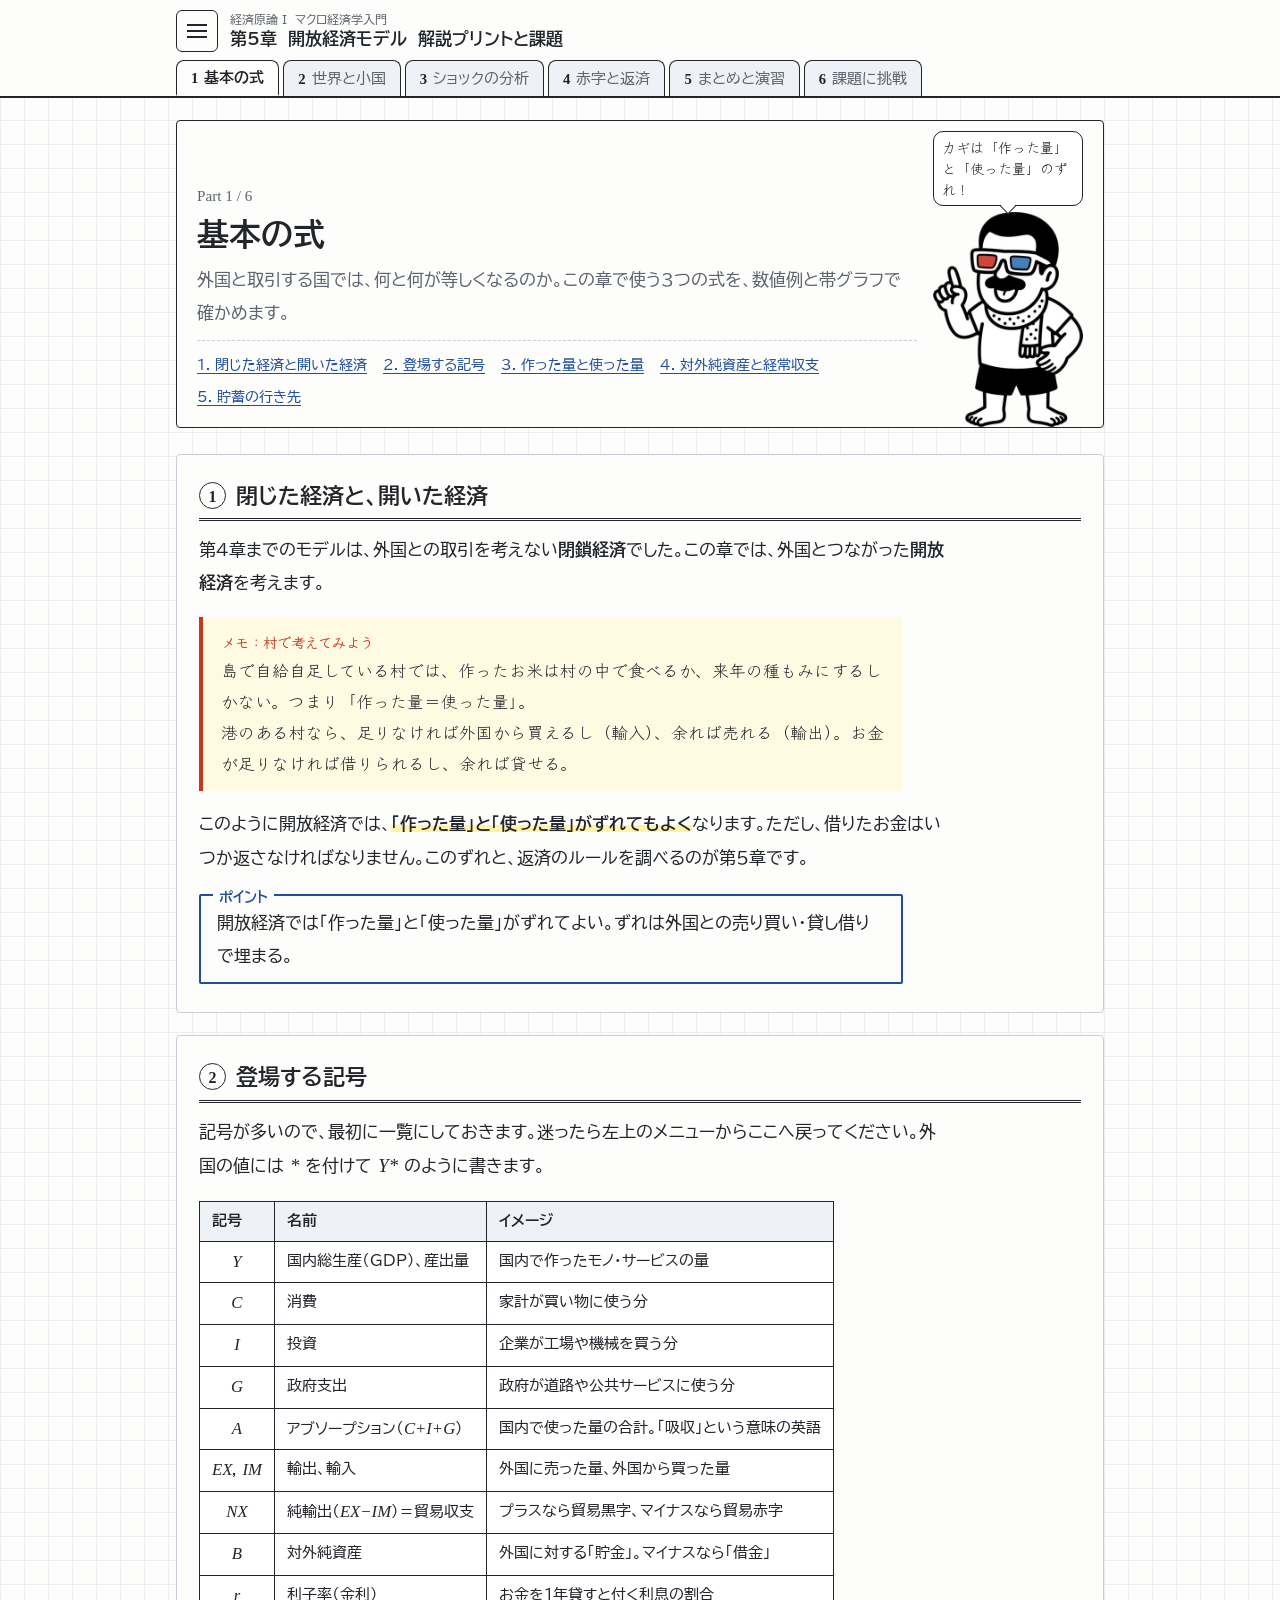
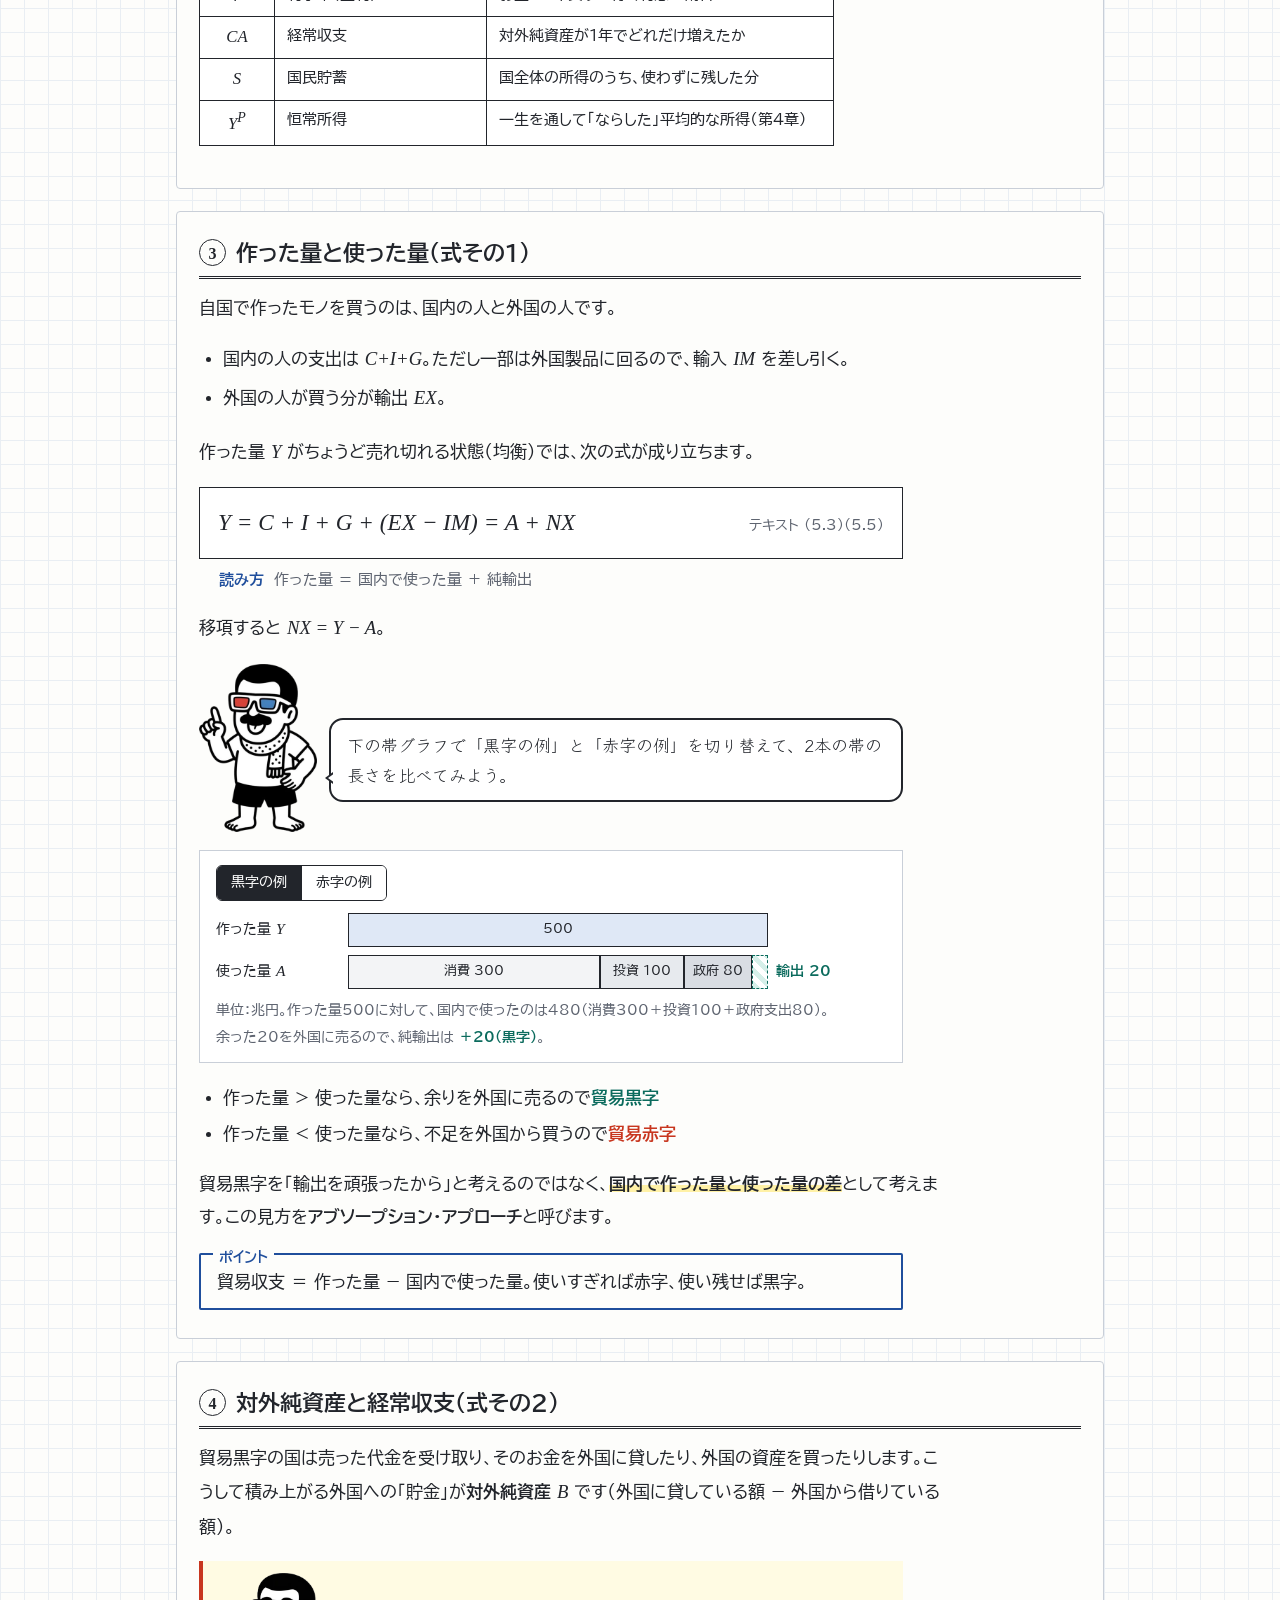
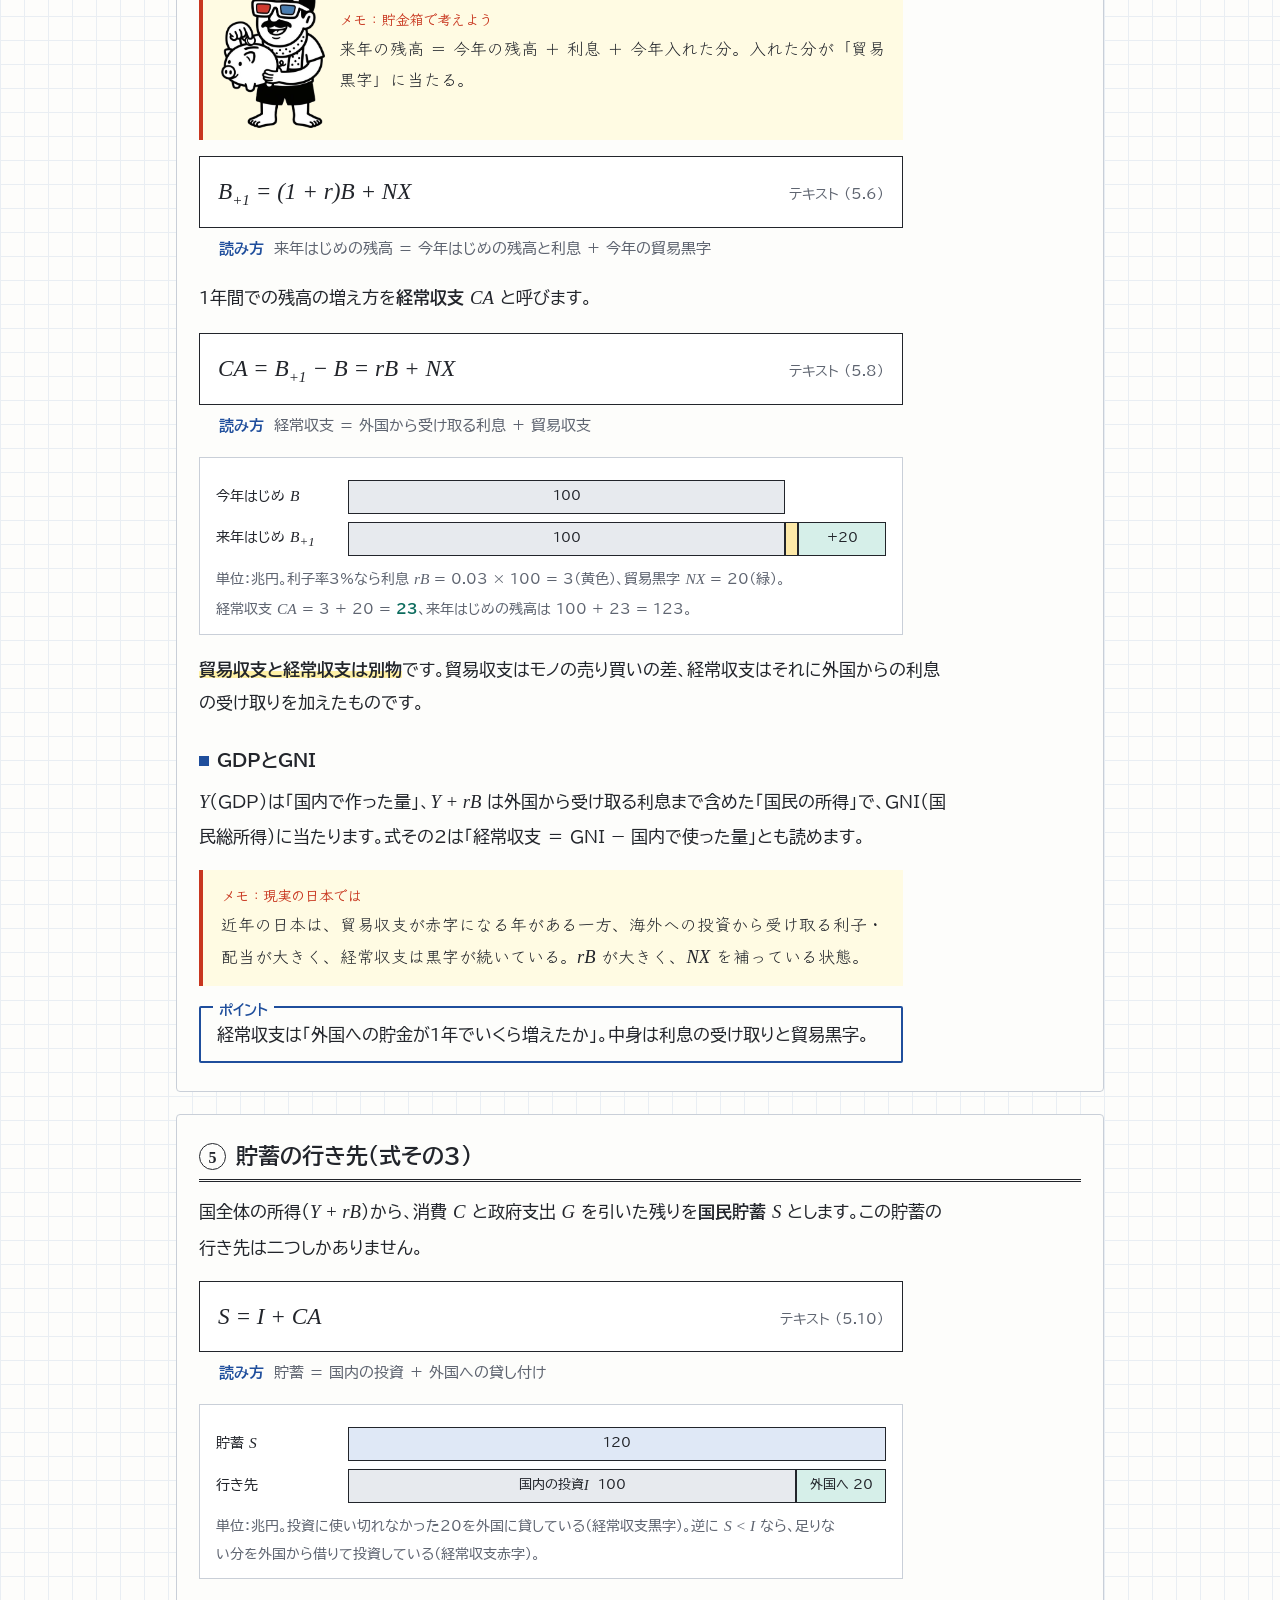
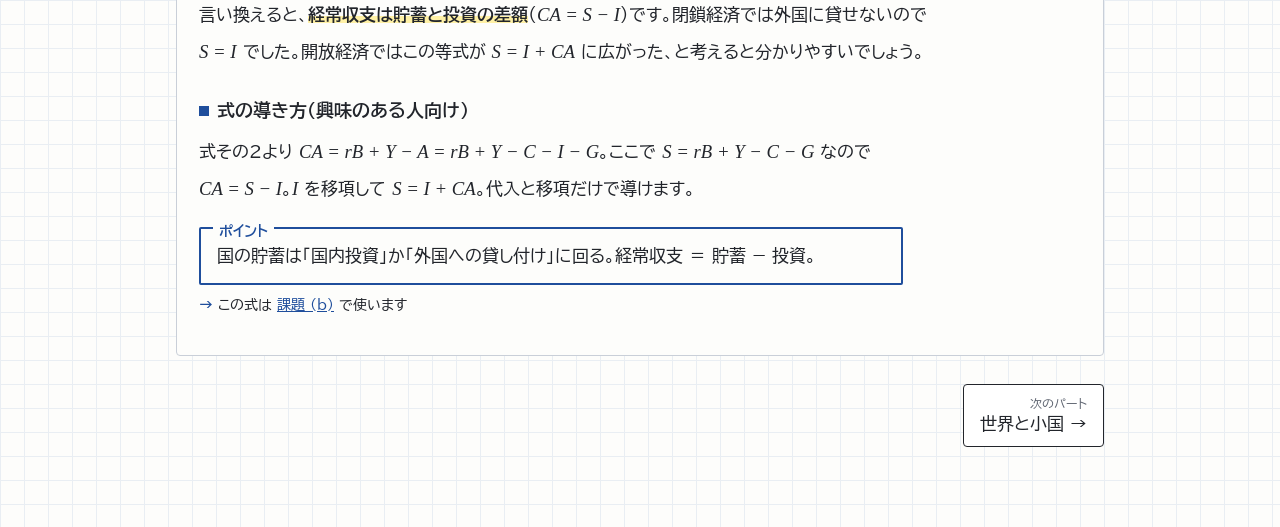
==== commit f8b0e49a: "Add files via upload" ====
--- a/index.html
+++ b/index.html
@@ -223,6 +223,51 @@
 .memo.withfig{display:flex;gap:14px;align-items:center}
 .memo.withfig img{width:104px;height:auto;flex:none}
 @media (max-width:560px){.memo.withfig img{width:78px}}
+
+/* 課題パート */
+.xref{font-size:.9rem;margin:6px 0 12px;max-width:44em}
+.xref::before{content:"→ ";color:var(--blue);font-weight:700}
+.xref a,.dots a{color:var(--blue);cursor:pointer}
+.kq{border:2px solid var(--ink);background:#fff;padding:12px 16px;margin:12px 0 14px;max-width:46rem}
+.kq .lab{display:inline-block;background:var(--ink);color:#fff;font-size:.8rem;padding:0 8px;border-radius:3px;margin-bottom:4px}
+.kq p{margin:4px 0}
+.memo.hint{border-left-color:var(--blue)}
+.memo.hint .who{color:var(--blue)}
+.locked{display:none;border:1.5px dashed var(--line);color:var(--sub);padding:8px 14px;max-width:44rem;font-size:.92rem;background:#fff}
+body.ans-off .locked{display:block}
+body.ans-off .sol{display:none}
+.solbtn{border:1.5px solid var(--ink);background:var(--ink);color:#fff;border-radius:4px;padding:6px 16px;cursor:pointer;margin:6px 0 10px}
+.solbtn[aria-expanded="true"]{background:#fff;color:var(--ink)}
+.step{border-top:1px dashed var(--line);padding-top:6px;margin-top:10px}
+h3.stp::before{display:none}
+h3.stp .st{display:inline-block;font-size:.8rem;background:var(--blue);color:#fff;padding:0 9px;border-radius:3px;margin-right:8px;vertical-align:.12em}
+.ansSwitch{display:flex;flex-wrap:wrap;align-items:center;gap:6px 16px;border:2px solid var(--ink);background:#fff;padding:10px 14px;margin:14px 0 16px;max-width:46rem}
+.sw-l{display:flex;align-items:center;gap:10px;cursor:pointer;font-weight:700}
+.sw-l input{position:absolute;opacity:0;width:1px;height:1px}
+.sw-ui{width:46px;height:26px;border-radius:13px;background:#c9cfd8;position:relative;flex:none;transition:background .15s}
+.sw-ui::after{content:"";position:absolute;top:3px;left:3px;width:20px;height:20px;border-radius:50%;background:#fff;box-shadow:0 1px 2px rgba(0,0,0,.3);transition:left .15s}
+.sw-l input:checked+.sw-ui{background:var(--teal)}
+.sw-l input:checked+.sw-ui::after{left:23px}
+.sw-l input:focus-visible+.sw-ui{outline:2px solid var(--blue);outline-offset:2px}
+.sw-note{font-size:.88rem;color:var(--sub)}
+.gwrap{background:#fff;border:1.5px solid var(--ink);padding:12px;margin:14px 0 6px;max-width:46rem}
+.gsw{display:flex;border:1.5px solid var(--ink);border-radius:6px;overflow:hidden;width:max-content;max-width:100%;margin-bottom:8px;flex-wrap:wrap}
+.gsw button{border:none;background:#fff;padding:3px 14px;cursor:pointer;font-size:.88rem}
+.gsw button+button{border-left:1.5px solid var(--ink)}
+.gsw button[aria-pressed="true"]{background:var(--ink);color:#fff}
+.gwrap svg{width:100%;max-width:560px;height:auto;display:block}
+.gcap{font-size:.88rem;color:var(--sub);margin:6px 0 0}
+.howto{font-size:.93rem;max-width:44rem;margin:6px 0 16px;padding-left:1.3em}
+.trap{border:2px dashed var(--red);padding:10px 16px;margin:16px 0;max-width:44rem;background:#fff}
+.trap b{color:var(--red)}
+.point.ketsu::before{content:"結論"}
+.answer{border:1.5px solid var(--ink);background:#fff;padding:14px 18px 6px;margin:20px 0 16px;max-width:46rem;position:relative}
+.answer::before{content:"答案の書き方の例";position:absolute;top:-.8em;left:12px;background:var(--ink);color:#fff;font-size:.8rem;padding:0 8px;border-radius:3px}
+.answer p{font-size:.97rem}
+.num{background:#fff;border:1px solid var(--line);padding:10px 16px;margin:14px 0;max-width:44rem}
+.num .h{font-size:.82rem;color:var(--sub);display:block}
+#kadai .brow{grid-template-columns:5.5em 1fr}
+#kadai .seg.g{background:#fde9a8}
 @media (prefers-reduced-motion: reduce){*{transition:none!important}}
 </style>
 </head>
@@ -237,7 +282,7 @@
 <header class="bar">
   <div class="bar-in">
     <button class="burger" id="menuBtn" aria-label="目次を開く" aria-controls="drawer" aria-expanded="false"><span></span></button>
-    <div class="course"><small>経済原論 I　マクロ経済学入門</small><b>第5章　開放経済モデル　解説プリント</b></div>
+    <div class="course"><small>経済原論 I　マクロ経済学入門</small><b>第5章　開放経済モデル　解説プリントと課題</b></div>
   </div>
   <div class="tabs" role="tablist" aria-label="パート" id="tabs"></div>
 </header>
@@ -345,6 +390,7 @@
 <h3>式の導き方（興味のある人向け）</h3>
 <p>式その2より <span class="v">CA = rB + Y − A = rB + Y − C − I − G</span>。ここで <span class="v">S = rB + Y − C − G</span> なので <span class="v">CA = S − I</span>。<span class="v">I</span> を移項して <span class="v">S = I + CA</span>。代入と移項だけで導けます。</p>
 <div class="point"><p>国の貯蓄は「国内投資」か「外国への貸し付け」に回る。経常収支 ＝ 貯蓄 − 投資。</p></div>
+<p class="xref">この式は <a href="#s15" data-goto="s15">課題 (b)</a> で使います</p>
 </section>
 </div>
 
@@ -489,10 +535,12 @@
   <div class="case"><b>資本の限界生産物の増加</b><span class="res">作る量 はじめ不変 ／ 使う量 増 → 純輸出 <span class="minus">減る</span>、やがて改善</span><p>機械の生産性が上がって投資が増える。資本が積み上がると生産が増え、貿易収支は少しずつ改善する。</p></div>
 </div>
 <div class="ipanel" role="tabpanel" id="cp2" aria-labelledby="ct2" hidden>
+<p class="xref">この考え方は <a href="#s17" data-goto="s17">課題 (d)</a> で使います</p>
   <div class="case"><b>世界利子率の上昇</b><span class="res">作る量 不変 ／ 使う量 減 → 純輸出 <span class="plus">増える</span>（図5.9）</span><p>外国の投資ブームなどで世界利子率が上がると、自国ではお金を借りにくくなり、貯める得も増える。消費と投資が減る。A線そのものは動かず、線の上を左上へ移動する。</p></div>
   <div class="case"><b>世界利子率の低下</b><span class="res">作る量 不変 ／ 使う量 増 → 純輸出 <span class="minus">減る</span></span><p>上の逆。消費と投資が増えて、使う量が作る量を上回る。</p></div>
 </div>
 <div class="ipanel" role="tabpanel" id="cp3" aria-labelledby="ct3" hidden>
+<p class="xref">この考え方は <a href="#s14" data-goto="s14">課題 (a)</a>・<a href="#s16" data-goto="s16">(c)</a> で使います</p>
   <div class="case"><b>一時的な政府支出の増加</b><span class="res">使う量 増 → 純輸出 <span class="minus">減る</span>（図5.10）</span><p>政府が今年だけ多く使う。家計の生涯の税負担はほとんど変わらないので、消費は変わらない。国内で使う量が増えたのに作る量は同じなので、不足分を輸入し、貿易赤字が政府支出の増加分だけ広がる。</p></div>
   <div class="case"><b>恒常的な政府支出の増加</b><span class="res">使う量 不変 → 純輸出 不変（図5.11）</span><p>政府がずっと多く使うなら、その分ずっと増税が必要になる。家計の手取りの恒常所得が同じだけ減り、消費も同じだけ減る。政府が使う分と家計が我慢する分が打ち消し合う。</p></div>
   <div class="case"><b>一時的な減税</b><span class="res">使う量 不変 → 純輸出 不変（図5.11）</span><p>今年の手取りは増えるが、政府の支出は同じなので、いずれ増税で穴埋めされる。家計がそれを見越して増えた分を貯めておけば、消費は変わらない。これを<b>リカードの等価定理</b>といい、開放経済でも成り立つ。ただし家計が本当にそこまで先を読むかには議論があり、これはモデル上の結論。</p></div>
@@ -553,7 +601,7 @@
 </div>
 
 <!-- ===================== パート5 ===================== -->
-<div class="part" id="matome" role="tabpanel" data-img="ok" data-say="ここまで来たら、もう一息！" data-title="まとめと演習" data-desc="章全体の要点を振り返り、確認問題で理解を確かめます。最後に課題に取り組むためのヒントを載せています。">
+<div class="part" id="matome" role="tabpanel" data-img="ok" data-say="ここまで来たら、もう一息！" data-title="まとめと演習" data-desc="章全体の要点を振り返り、確認問題で理解を確かめます。理解できたら、次のタブで課題に挑戦しましょう。">
 
 <section id="s11" data-t="まとめ">
 <h2><span class="sn">11</span>まとめ</h2>
@@ -580,16 +628,280 @@
 <div class="q"><div class="qq"><span class="qn">Q6</span><span>利子率が5%で、今年 −50 の貿易赤字を出した（<span class="v">B₁</span> = 0）。来年はいくらの黒字が必要？</span></div><button class="show" type="button">解答を見る</button><div class="ans" hidden>NX₂ = 50 × 1.05 = 52.5。−50 + 52.5 ÷ 1.05 = 0 となる。</div></div>
 </section>
 
-<section id="s13" data-t="課題のヒント">
-<h2><span class="sn">13</span>課題に取り組むためのヒント</h2>
-<div class="talk"><img data-ch="think" src="" alt=""><div class="bubble">課題は、テキストと仮定が1つちがうから要注意。</div></div>
-<p>スライドの課題（テキスト復習問題6の一部改変）には、テキストにない仮定が一つ加わっています。<span class="mk">「作る量 <span class="v">Yˢ</span> は利子率の増加関数」</span>、つまり <span class="v">Yˢ</span> の線は垂直ではなく<b>右上がり</b>になります。</p>
-<div class="q"><div class="qq"><span class="qn">(a)</span><span>一時的な政府支出の増加</span></div><button class="show" type="button">ヒントを見る</button><div class="ans" hidden>A線はどちらに、どれだけ動くか。小国なので r₀ は変わらない。r₀ が変わらないとき、Yˢ の線が右上がりであることは作る量に影響するだろうか。</div></div>
-<div class="q"><div class="qq"><span class="qn">(b)</span><span>貸付資金市場から考える</span></div><button class="show" type="button">ヒントを見る</button><div class="ans" hidden>テキストのヒントは S = Y − C(Yᴾ, r) − G。G が増え、C と Y が変わらないとき、S はどう動くか。投資 I は r₀ で決まる。そのうえで CA = S − I を考える。</div></div>
-<div class="q"><div class="qq"><span class="qn">(c)</span><span>恒常的な政府支出の増加</span></div><button class="show" type="button">ヒントを見る</button><div class="ans" hidden>パート3「財政政策」のタブを参考に、増税によって消費がどれだけ減るかを考える。</div></div>
-<div class="q"><div class="qq"><span class="qn">(d)</span><span>世界利子率の低下</span></div><button class="show" type="button">ヒントを見る</button><div class="ans" hidden>r₀ の横線が下に動く。A線の上を動くと使う量はどうなるか。右上がりの Yˢ 線の上を動くと作る量はどうなるか。両方を合わせて、テキストの設定（Yˢ が垂直）より純輸出の変化が大きくなるか小さくなるかを比べてみよう。</div></div>
-</section>
 <p class="src">出典：麻生良文『マクロ経済学入門』第5章「開放経済モデル」（pp.111–131）、講義スライド第5章（近藤春生）。数値例は説明のための架空の値です。</p>
+</div>
+
+
+<!-- ===================== パート6 ===================== -->
+<div class="part" id="kadai" role="tabpanel" data-title="課題に挑戦" data-desc="テキスト復習問題6（一部改変）を、ヒントから順に解いていきます。解説と答案例は、表示スイッチがオンのときだけ見られます。" data-img="think" data-say="まずはヒントだけで考えてみよう">
+
+<section id="s13" data-t="課題の設定と準備">
+<h2><span class="sn">13</span>課題の設定と準備</h2>
+<div class="ansSwitch">
+  <label class="sw-l" for="ansToggle"><input type="checkbox" id="ansToggle" role="switch"><span class="sw-ui" aria-hidden="true"></span><span>解説と答案例を表示する</span></label>
+  <span class="sw-note" id="ansNote">オフ：問題とヒントだけを表示しています。</span>
+</div>
+<div class="kq"><span class="lab">課題（テキスト p.131 復習問題6【一部改変】）</span>
+<p>消費 <span class="v">C</span> が恒常所得 <span class="v">Y<sup>P</sup></span> と利子率 <span class="v">r</span> の関数で、<span class="v">C = C(Y<sup>P</sup>, r)</span> と表される場合を考える。小国の仮定をおく。また、<b>総供給 <span class="v">Y<sup>S</sup></span> は利子率の増加関数</b>であるとする。以下の各問いに答えよ。</p>
+<p>(a) 一時的な政府支出の増加は純輸出にどのような影響を与えるか。グラフを用いて説明せよ。<br>(b) 上の問題を貸付資金市場の面から考察せよ。<br>(c) 恒常的な政府支出の増加は、純輸出にどのような影響をもたらすだろうか。<br>(d) 世界全体の需要が減少し、世界利子率が低下したとする。自国の恒常所得や政府支出、投資関数は変わらないとする。このとき、自国の純輸出はどう変化するか。グラフを用いて説明せよ。</p></div>
+<h3>問題文を「日本語」に直す</h3>
+<div class="tw"><table>
+<thead><tr><th>問題文の言葉</th><th>意味</th></tr></thead>
+<tbody>
+<tr><td><span class="v">C = C(Y<sup>P</sup>, r)</span></td><td>消費は「恒常所得（一生をならした所得）」と「利子率」で決まる。恒常所得が増えれば増え、利子率が上がれば減る。</td></tr>
+<tr><td>小国の仮定</td><td>自国は小さいので、世界利子率 <span class="v">r₀</span> を動かせない。<span class="mk">利子率は外から与えられた値</span>。</td></tr>
+<tr><td>総供給 <span class="v">Y<sup>S</sup></span> は利子率の増加関数</td><td>利子率が上がると、国内で作る量が増える。<span class="mk">テキストと違う、この課題だけの仮定</span>。</td></tr>
+</tbody></table></div>
+<h3>なぜ利子率が上がると作る量が増えるのか</h3><p>利子率が高いときは、今働いて稼いだお金を貯金すると、たくさん利息が付きます。そこで人々は「今多めに働いて、将来は少し休もう」と考え、今の労働が増えて生産も増えます。第4章で学んだ<b>労働の異時点間代替</b>です。テキストの第5章はこの効果を省いていましたが（p.112）、課題ではそれを入れています。</p>
+<h3>使う道具</h3>
+<ul class="dots">
+  <li><b>財市場のグラフ</b>（(a)(c)(d) で使う）：純輸出 <span class="v">NX = Y<sup>S</sup>(r₀) − A(r₀)</span>。ただし今回の <span class="v">Y<sup>S</sup></span> は垂直ではなく<b>右上がり</b>。<a href="#s8" data-goto="s8">復習：パート3「グラフで動かしてみる」</a></li>
+  <li><b>貸付資金市場のグラフ</b>（(b) で使う）：経常収支 <span class="v">CA = S − I</span>。最初の対外純資産を0とすれば <span class="v">CA = NX</span>。<a href="#s5" data-goto="s5">復習：パート1「貯蓄の行き先」</a></li>
+</ul>
+<h3>課題の解説で使う数値例</h3>
+<p>単位は兆円、利子率は%。<b>説明のための架空の数字</b>です（パート3のシミュレーターとは別の数字です）。</p>
+<div class="tw"><table>
+<thead><tr><th>項目</th><th>式</th><th>r₀ = 4% のとき</th></tr></thead>
+<tbody>
+<tr><td>作る量 <span class="v">Y<sup>S</sup></span></td><td>70 + 5<span class="v">r</span></td><td class="r">90</td></tr>
+<tr><td>消費 <span class="v">C</span></td><td>70 − 5<span class="v">r</span></td><td class="r">50</td></tr>
+<tr><td>投資 <span class="v">I</span></td><td>40 − 5<span class="v">r</span></td><td class="r">20</td></tr>
+<tr><td>政府支出 <span class="v">G</span></td><td>20</td><td class="r">20</td></tr>
+<tr><td>使う量 <span class="v">A = C + I + G</span></td><td>130 − 10<span class="v">r</span></td><td class="r">90</td></tr>
+<tr><td>純輸出 <span class="v">NX = Y<sup>S</sup> − A</span></td><td></td><td class="r">0</td></tr>
+<tr><td>貯蓄 <span class="v">S = Y<sup>S</sup> − C − G</span></td><td>−20 + 10<span class="v">r</span></td><td class="r">20</td></tr>
+<tr><td>経常収支 <span class="v">CA = S − I</span></td><td></td><td class="r">0</td></tr>
+</tbody></table></div>
+<div class="talk"><img data-ch="think" src="" alt=""><div class="bubble">どの問題も「r₀ は動くか」「どの線が動くか」の2つを考えれば解けるよ。</div></div>
+</section>
+
+<section id="s14" data-t="(a) 一時的な政府支出の増加">
+<h2><span class="sn">14</span>(a) 一時的な政府支出の増加</h2>
+<div class="kq"><span class="lab">問題</span><p>一時的な政府支出の増加は、純輸出にどのような影響を与えるか。グラフを用いて説明せよ。</p></div>
+<div class="memo hint"><span class="who">ヒント</span>A線はどちらに、どれだけ動くでしょうか。小国なので r₀ は変わりません。r₀ が変わらないとき、Yˢ の線が右上がりであることは、作る量に影響するでしょうか。</div>
+<p class="xref">復習：<a href="#s9" data-goto="s9">パート3「8つのケースを1つのルールで」（財政政策）</a></p>
+<p class="locked">解説と答案例は、まだ公開されていません。</p>
+<div class="sol">
+  <button type="button" class="solbtn" aria-expanded="false">解説を読む（手順を追って説明）</button>
+  <div class="solbody" hidden><div class="step"><h3 class="stp"><span class="st">手順1</span>何が変わり、何が変わらないかを確かめる</h3>
+
+<p>政府支出が「今年だけ」<span class="v">ΔG</span> 増えたとします（<span class="v">Δ</span> は「変化した量」という意味の記号）。</p>
+<div class="tw"><table>
+<thead><tr><th>項目</th><th>変わる？</th><th>理由</th></tr></thead>
+<tbody>
+<tr><td>政府支出 <span class="v">G</span></td><td class="c minus">ΔG 増える</td><td>問題の設定そのもの</td></tr>
+<tr><td>消費 <span class="v">C</span></td><td class="c">変わらない</td><td>一時的な支出なので、家計の生涯の税負担はほとんど増えない。恒常所得 <span class="v">Y<sup>P</sup></span> が変わらず、利子率も <span class="v">r₀</span> のまま</td></tr>
+<tr><td>投資 <span class="v">I</span></td><td class="c">変わらない</td><td>投資は利子率で決まり、<span class="v">r₀</span> は変わらない</td></tr>
+<tr><td>作る量 <span class="v">Y<sup>S</sup></span></td><td class="c">変わらない</td><td>右上がりの線そのものは動かない。利子率も <span class="v">r₀</span> のままなので、線の上の位置も同じ</td></tr>
+<tr><td>世界利子率 <span class="v">r₀</span></td><td class="c">変わらない</td><td>小国の仮定</td></tr>
+</tbody></table></div>
+</div><div class="step"><h3 class="stp"><span class="st">手順2</span>グラフのどの線が動くか</h3>
+
+<p>使う量 <span class="v">A = C + I + G</span> のうち <span class="v">G</span> だけが増えるので、<span class="mk"><span class="v">A</span> の線が <span class="v">ΔG</span> だけ右へ平行移動</span>します。<span class="v">Y<sup>S</sup></span> の線は動きません。</p>
+<div class="gwrap">
+<div aria-label="表示の切り替え" class="gsw" role="group"><button aria-pressed="true" data-g="ga" data-s="0" type="button">変化前</button><button aria-pressed="false" data-g="ga" data-s="1" type="button">変化後</button></div>
+<svg aria-label="一時的な政府支出の増加で、使う量の線が右へ動き、純輸出が赤字になるグラフ" id="ga" role="img" viewbox="0 0 540 340"></svg>
+<p class="gcap" id="ga-cap"></p>
+</div>
+<h3>答案にグラフを描くときの手順</h3>
+<ol class="howto">
+<li>縦軸に <span class="v">r</span>、横軸に「量（<span class="v">Y<sup>S</sup></span>, <span class="v">A</span>）」と書く。</li>
+<li>右上がりの線 <span class="v">Y<sup>S</sup></span> と、右下がりの線 <span class="v">A</span> を描く。</li>
+<li>縦軸の <span class="v">r₀</span> から横に点線を引く。</li>
+<li><span class="v">A</span> を右へずらした線 <span class="v">A'</span> を描き、矢印と「<span class="v">ΔG</span>」を書き込む。</li>
+<li><span class="v">r₀</span> の点線の上で、<span class="v">Y<sup>S</sup></span> との交点と <span class="v">A'</span> との交点の間を「<span class="v">NX &lt; 0</span>（貿易赤字）」と示す。</li>
+</ol>
+</div><div class="step"><h3 class="stp"><span class="st">手順3</span>r₀ の高さで読み取る</h3>
+
+<p>利子率は <span class="v">r₀</span> のままなので、同じ高さで横に読みます。</p>
+<ul class="dots">
+<li>作る量：<span class="v">Y<sup>S</sup>(r₀)</span> のまま</li>
+<li>使う量：<span class="v">A(r₀)</span> から <span class="v">A(r₀) + ΔG</span> に増える</li>
+</ul>
+<p>使う量だけが増えたので、足りない分を外国から輸入します。<span class="v">NX = Y<sup>S</sup> − A</span> は <span class="v">ΔG</span> だけ減ります。</p>
+<div class="num"><span class="h">数値例で確かめる（G を 20 → 30 に、ΔG = 10）</span>
+<table><tr><td>作る量 <span class="v">Y<sup>S</sup></span>(4)</td><td class="r">90（変わらず）</td></tr>
+<tr><td>使う量 <span class="v">A</span>(4) = 50 + 20 + 30</td><td class="r">100（10増える）</td></tr>
+<tr><td>純輸出 <span class="v">NX</span> = 90 − 100</td><td class="r minus">−10</td></tr></table></div>
+</div><div class="step"><h3 class="stp"><span class="st">手順4</span>「右上がりの Yˢ」は答えに影響するか</h3>
+
+<p>課題では <span class="v">Y<sup>S</sup></span> が右上がりになっていますが、(a) の答えは<b>テキストの設定（垂直線）と同じ</b>です。<span class="v">Y<sup>S</sup></span> が利子率で変わるとしても、<span class="mk">小国では利子率が <span class="v">r₀</span> から動かない</span>ので、作る量も変わらないからです。</p>
+<div class="trap"><b>よくある間違い</b>　閉鎖経済の感覚で「政府支出が増える → 利子率が上がる → 民間投資が減る（クラウディング・アウト）」と書いてしまうこと。小国開放経済では利子率は上がりません。民間投資を押しのける代わりに、<b>純輸出が減る</b>（外国のモノで穴埋めする）のがポイントです。</div>
+<div class="point ketsu"><p>一時的な政府支出の増加は、純輸出を政府支出の増加分 <span class="v">ΔG</span> だけ<span class="minus">減少</span>させる（貿易収支の悪化）。</p></div>
+<div class="answer">
+<p>一時的な政府支出の増加は家計の恒常所得を変えないので、消費 <span class="v">C(Y<sup>P</sup>, r₀)</span> は変わらない。小国の仮定より利子率は世界利子率 <span class="v">r₀</span> のままなので、投資 <span class="v">I(r₀)</span> も変わらない。したがってアブソープション <span class="v">A = C + I + G</span> は政府支出の増加分 <span class="v">ΔG</span> だけ増え、グラフでは <span class="v">A</span> 曲線が右へ <span class="v">ΔG</span> だけシフトする。</p>
+<p>一方、総供給 <span class="v">Y<sup>S</sup></span> は利子率の増加関数だが、利子率が <span class="v">r₀</span> で変わらないため、供給量 <span class="v">Y<sup>S</sup>(r₀)</span> は変わらない。純輸出 <span class="v">NX = Y<sup>S</sup>(r₀) − A(r₀)</span> は <span class="v">ΔG</span> だけ減少する。すなわち、国内で増えた需要は外国からの輸入でまかなわれ、貿易収支は悪化する。</p>
+</div>
+</div></div>
+</div>
+</section>
+<section id="s15" data-t="(b) 貸付資金市場から考える">
+<h2><span class="sn">15</span>(b) 貸付資金市場から考える</h2>
+<div class="kq"><span class="lab">問題</span><p>上の問題を貸付資金市場の面から考察せよ。</p><p>テキストのヒント：<span class="v">S = Y − C(Y<sup>P</sup>, r) − G</span> であることに注意。</p></div>
+<div class="memo hint"><span class="who">ヒント</span>テキストのヒントは S = Y − C(Yᴾ, r) − G です。G が増え、C と Y が変わらないとき、S はどう動くでしょうか。投資 I は r₀ で決まります。そのうえで CA = S − I を考えます。</div>
+<p class="xref">復習：<a href="#s5" data-goto="s5">パート1「貯蓄の行き先」</a></p>
+<p class="locked">解説と答案例は、まだ公開されていません。</p>
+<div class="sol">
+  <button type="button" class="solbtn" aria-expanded="false">解説を読む（手順を追って説明）</button>
+  <div class="solbody" hidden><div class="step"><h3 class="stp"><span class="st">手順1</span>貯蓄の式を読む</h3>
+
+<div class="eq"><span class="f">S = Y<sup>S</sup>(r) − C(Y<sup>P</sup>, r) − G</span></div>
+<p class="eq-read">貯蓄 ＝ 作った量 − 家計が使った分 − 政府が使った分</p>
+<p>国全体で見た貯蓄は、作ったもののうち、家計も政府も使わずに残した分です。ここに「一時的に <span class="v">G</span> が <span class="v">ΔG</span> 増える」を当てはめます。</p>
+<ul class="dots">
+<li><span class="v">Y<sup>S</sup>(r₀)</span>：変わらない（(a) と同じ理由）</li>
+<li><span class="v">C(Y<sup>P</sup>, r₀)</span>：変わらない（恒常所得も利子率も同じ）</li>
+<li><span class="v">G</span>：<span class="v">ΔG</span> 増える</li>
+</ul>
+<p>よって、<span class="mk">貯蓄 <span class="v">S</span> は <span class="v">ΔG</span> だけ減ります</span>。政府がたくさん使った分、国内に残るお金が減るのです。これはどの利子率でも同じなので、グラフでは <span class="v">S</span> の線が <span class="v">ΔG</span> だけ左へ平行移動します。</p>
+</div><div class="step"><h3 class="stp"><span class="st">手順2</span>投資はどうなるか</h3>
+
+<p>投資 <span class="v">I(r)</span> は利子率だけで決まり、利子率は <span class="v">r₀</span> のままです。だから<b>投資は変わりません</b>。<span class="v">I</span> の線は動きません。</p>
+</div><div class="step"><h3 class="stp"><span class="st">手順3</span>グラフで経常収支を読む</h3>
+
+<div class="gwrap">
+<div aria-label="表示の切り替え" class="gsw" role="group"><button aria-pressed="true" data-g="gb" data-s="0" type="button">変化前</button><button aria-pressed="false" data-g="gb" data-s="1" type="button">変化後</button></div>
+<svg aria-label="貯蓄の線が左へ動き、経常収支が赤字になる貸付資金市場のグラフ" id="gb" role="img" viewbox="0 0 540 340"></svg>
+<p class="gcap" id="gb-cap"></p>
+</div>
+<p><span class="v">r₀</span> の高さで、貯蓄 <span class="v">S</span> が投資 <span class="v">I</span> を下回るようになります。足りない資金は外国から借ります。<span class="v">CA = S − I</span> は <span class="v">ΔG</span> だけ減り、経常収支は赤字になります。</p>
+<div class="num"><span class="h">数値例で確かめる（G を 20 → 30）</span>
+<table><tr><td>貯蓄 <span class="v">S</span> = 90 − 50 − 30</td><td class="r">10（10減る）</td></tr>
+<tr><td>投資 <span class="v">I</span>(4)</td><td class="r">20（変わらず）</td></tr>
+<tr><td>経常収支 <span class="v">CA</span> = 10 − 20</td><td class="r minus">−10</td></tr></table>
+<p style="margin:.4em 0 0;font-size:.92rem">(a) の純輸出 −10 と同じ数字になりました。</p></div>
+</div><div class="step"><h3 class="stp"><span class="st">手順4</span>(a) とのつながりを確かめる</h3>
+
+<p>最初の対外純資産をゼロとすれば <span class="v">CA = NX</span> なので、(b) の「経常収支が <span class="v">ΔG</span> 減る」は (a) の「純輸出が <span class="v">ΔG</span> 減る」と<b>同じことを、お金の側から見たもの</b>です。</p>
+<div class="memo"><span class="who">メモ：モノとお金は表と裏</span>モノの側：国内で使う量が増え、足りない分を輸入する（純輸出が減る）。<br/>お金の側：国内の貯蓄が減り、足りない分を外国から借りる（経常収支が減る）。<br/>輸入した分の代金を、外国からの借金で払っている、と考えればつながる。</div>
+<div class="point ketsu"><p>一時的な政府支出の増加は国民貯蓄を <span class="v">ΔG</span> だけ減らす。投資は変わらないので、経常収支（＝純輸出）は <span class="v">ΔG</span> だけ<span class="minus">減少</span>し、不足分は外国からの借入れでまかなわれる。</p></div>
+<div class="answer">
+<p>国民貯蓄は <span class="v">S = Y − C(Y<sup>P</sup>, r) − G</span> である。一時的な政府支出の増加は恒常所得を変えず、小国の仮定より利子率も <span class="v">r₀</span> で一定なので、<span class="v">Y<sup>S</sup>(r₀)</span> と <span class="v">C(Y<sup>P</sup>, r₀)</span> は変わらない。したがって貯蓄は政府支出の増加分 <span class="v">ΔG</span> だけ減少し、貯蓄曲線は左へ <span class="v">ΔG</span> だけシフトする。</p>
+<p>投資 <span class="v">I(r₀)</span> は利子率が変わらないため一定である。経常収支は <span class="v">CA = S − I</span> なので <span class="v">ΔG</span> だけ減少する。国内の貯蓄不足は海外からの借入れによって補われる。初期の対外純資産をゼロとすれば <span class="v">CA = NX</span> であり、(a) で得た純輸出の減少と一致する。</p>
+</div>
+</div></div>
+</div>
+</section>
+<section id="s16" data-t="(c) 恒常的な政府支出の増加">
+<h2><span class="sn">16</span>(c) 恒常的な政府支出の増加</h2>
+<div class="kq"><span class="lab">問題</span><p>恒常的な政府支出の増加は、純輸出にどのような影響をもたらすだろうか。</p></div>
+<div class="memo hint"><span class="who">ヒント</span>恒常的な支出増には、ずっと続く増税が必要です。家計の恒常所得と消費はどれだけ減るでしょうか。</div>
+<p class="xref">復習：<a href="#s9" data-goto="s9">パート3「8つのケースを1つのルールで」（財政政策）</a></p>
+<p class="locked">解説と答案例は、まだ公開されていません。</p>
+<div class="sol">
+  <button type="button" class="solbtn" aria-expanded="false">解説を読む（手順を追って説明）</button>
+  <div class="solbody" hidden><div class="step"><h3 class="stp"><span class="st">手順1</span>「恒常的」だと何が違うのか</h3>
+
+<p>政府支出が今年から<b>ずっと</b> <span class="v">ΔG</span> 増え続けるとします。政府はその財源として、毎年 <span class="v">ΔG</span> の増税を続けなければなりません（政府の予算制約）。</p>
+<p>家計から見ると、税引き後の所得が<b>今後ずっと</b> <span class="v">ΔG</span> 減ることになります。つまり<span class="mk">恒常所得 <span class="v">Y<sup>P</sup></span> が <span class="v">ΔG</span> 下がる</span>ので、消費も <span class="v">ΔG</span> 減ります。</p>
+<div class="memo"><span class="who">メモ：給料のたとえ</span>今月だけ臨時の出費があっても、生活水準は変えない（一時的）。<br/>でも毎月の手取りがずっと1万円減るなら、毎月の支出を1万円減らす（恒常的）。</div>
+</div><div class="step"><h3 class="stp"><span class="st">手順2</span>使う量 A の中身を見る</h3>
+
+<p>政府が使う量は増えますが、家計が使う量は同じだけ減ります。</p>
+<div class="gwrap">
+<div class="brow"><span class="lab">変化前</span><div class="track"><div class="seg c" style="left:0;width:55.6%">消費 50</div><div class="seg i" style="left:55.6%;width:22.2%">投資 20</div><div class="seg g" style="left:77.8%;width:22.2%">政府 20</div></div></div>
+<div class="brow"><span class="lab">変化後</span><div class="track"><div class="seg c" style="left:0;width:44.4%">消費 40</div><div class="seg i" style="left:44.4%;width:22.2%">投資 20</div><div class="seg g" style="left:66.7%;width:33.3%">政府 30</div></div></div>
+<p class="gcap">数値例（ΔG = 10）。消費が10減り、政府支出が10増える。合計の「使う量」は90のまま。</p>
+</div>
+<p>どの利子率で見ても <span class="v">G</span> の増加と <span class="v">C</span> の減少が打ち消し合うので、<span class="mk"><span class="v">A</span> の線は動きません</span>。<span class="v">Y<sup>S</sup></span> の線も、利子率 <span class="v">r₀</span> も変わりません。</p>
+</div><div class="step"><h3 class="stp"><span class="st">手順3</span>グラフで確かめる</h3>
+
+<div class="gwrap">
+<svg aria-label="恒常的な政府支出の増加では、使う量の線も作る量の線も動かず、純輸出は変わらないグラフ" id="gc" role="img" viewbox="0 0 540 340"></svg>
+<p class="gcap">2本の線はどちらも動かない。<span class="v">r₀</span> の高さでの差（純輸出）も変わらない。</p>
+</div>
+<p>貸付資金市場で見ても同じです。<span class="v">S = Y − C − G</span> で、<span class="v">C</span> が <span class="v">ΔG</span> 減り <span class="v">G</span> が <span class="v">ΔG</span> 増えるので、貯蓄 <span class="v">S</span> は変わりません。投資も変わらないので、経常収支も変わりません。</p>
+<div class="num"><span class="h">数値例で確かめる（ΔG = 10）</span>
+<table><tr><td>使う量 <span class="v">A</span> = 40 + 20 + 30</td><td class="r">90（変わらず）</td></tr>
+<tr><td>純輸出 <span class="v">NX</span> = 90 − 90</td><td class="r">0（変わらず）</td></tr>
+<tr><td>貯蓄 <span class="v">S</span> = 90 − 40 − 30</td><td class="r">20（変わらず）</td></tr></table></div>
+<div class="trap"><b>(a) との違いに注目</b>　同じ「政府支出の増加」でも、一時的なら純輸出は減り、恒常的なら変わりません。違いを生むのは<b>家計の消費が反応するかどうか</b>です。恒常所得仮説（消費は生涯の所得で決まる）が効いています。</div>
+<div class="point ketsu"><p>恒常的な政府支出の増加は、同額の恒常的な増税によって消費を同額減らすため、アブソープションは変わらない。純輸出は<b>変化しない</b>。</p></div>
+<div class="answer">
+<p>政府支出が恒常的に <span class="v">ΔG</span> 増加すると、政府の予算制約から同額の恒常的な増税が必要になる。家計の税引き後の恒常所得は <span class="v">ΔG</span> 低下し、消費 <span class="v">C(Y<sup>P</sup>, r₀)</span> は <span class="v">ΔG</span> 減少する。</p>
+<p>そのため、アブソープション <span class="v">A = C + I + G</span> では政府支出の増加と消費の減少が相殺され、<span class="v">A</span> 曲線はシフトしない。利子率は <span class="v">r₀</span> で一定なので、投資と総供給 <span class="v">Y<sup>S</sup>(r₀)</span> も変わらず、純輸出は変化しない。貯蓄 <span class="v">S = Y − C − G</span> も変わらないので、経常収支も変化しない。</p>
+</div>
+</div></div>
+</div>
+</section>
+<section id="s17" data-t="(d) 世界利子率の低下">
+<h2><span class="sn">17</span>(d) 世界利子率の低下</h2>
+<div class="kq"><span class="lab">問題</span><p>世界全体の需要が減少し、世界利子率が低下したとする。自国の恒常所得や政府支出、投資関数は変わらないとする。このとき、自国の純輸出はどう変化するか。グラフを用いて説明せよ。</p></div>
+<div class="memo hint"><span class="who">ヒント</span>r₀ の横線が下に動きます。A線の上を動くと使う量はどうなるでしょうか。右上がりの Yˢ 線の上を動くと作る量はどうなるでしょうか。テキストの設定（Yˢ が垂直）と比べて、純輸出の変化は大きくなるでしょうか。</div>
+<p class="xref">復習：<a href="#s9" data-goto="s9">パート3「8つのケースを1つのルールで」（世界利子率）</a></p>
+<p class="locked">解説と答案例は、まだ公開されていません。</p>
+<div class="sol">
+  <button type="button" class="solbtn" aria-expanded="false">解説を読む（手順を追って説明）</button>
+  <div class="solbody" hidden><div class="step"><h3 class="stp"><span class="st">手順1</span>自国にとって変わるのは「利子率だけ」</h3>
+
+<p>世界全体の需要が減ると、世界の財市場で需要が供給を下回り、世界利子率が <span class="v">r₀</span> から <span class="v">r₁</span> に下がります（<span class="v">r₁ &lt; r₀</span>）。</p>
+<p>問題文には「自国の恒常所得や政府支出、投資関数は変わらない」とあります。つまり、<span class="mk">自国のグラフの線（<span class="v">A</span> と <span class="v">Y<sup>S</sup></span>）はどちらも動かず、横線 <span class="v">r₀</span> だけが下へ動く</span>問題です。</p>
+<div class="trap"><b>よくある勘違い</b>　「世界の需要が減る → 外国が自国の製品を買わなくなる → 輸出が減る」と考えたくなります。でもこのモデルでは、自国財と外国財は同じ財で、小国は世界市場でいくらでも売り買いできます。<b>自国に届くのは「世界利子率の低下」という形だけ</b>です。結論は同じ「純輸出の減少」でも、理由はまったく違うので注意しましょう。</div>
+</div><div class="step"><h3 class="stp"><span class="st">手順2</span>使う量 A は増える（線の上を右下へ）</h3>
+
+<p>利子率が下がると、</p>
+<ul class="dots">
+<li><b>投資 <span class="v">I</span> が増える</b>：お金を借りやすくなり、設備投資が割に合うようになる</li>
+<li><b>消費 <span class="v">C</span> が増える</b>：貯金しても利息が少ないので、今使おうとする</li>
+</ul>
+<p>線そのものは動かず、<span class="v">A</span> の線の上を右下へ移動して、使う量が増えます。</p>
+</div><div class="step"><h3 class="stp"><span class="st">手順3</span>作る量 Yˢ は減る（線の上を左下へ）</h3>
+
+<p>ここが<b>テキストとの違い</b>です。<span class="v">Y<sup>S</sup></span> は利子率の増加関数なので、利子率が下がると作る量は<b>減ります</b>。利息が少ないと「今がんばって働いて貯金する」得が小さくなり、今の労働が減るからです。</p>
+</div><div class="step"><h3 class="stp"><span class="st">手順4</span>グラフで純輸出を読む</h3>
+
+<div class="gwrap">
+<div aria-label="表示の切り替え" class="gsw" role="group"><button aria-pressed="true" data-g="gd" data-s="0" type="button">変化前（r₀）</button><button aria-pressed="false" data-g="gd" data-s="1" type="button">変化後（r₁）</button><button aria-pressed="false" data-g="gd" data-s="2" type="button">テキストの設定と比べる</button></div>
+<svg aria-label="世界利子率がr0からr1に下がり、使う量が増え作る量が減って純輸出が赤字になるグラフ" id="gd" role="img" viewbox="0 0 540 340"></svg>
+<p class="gcap" id="gd-cap"></p>
+</div>
+<p>新しい利子率 <span class="v">r₁</span> の高さで横に読むと、使う量が増え、作る量が減っています。<span class="v">NX = Y<sup>S</sup> − A</span> は<b>両方の理由で</b>減ります。</p>
+<div class="eq"><span class="f">ΔNX = ΔY<sup>S</sup> − ΔA &lt; 0</span></div>
+<p class="eq-read">純輸出の変化 ＝（作る量の減少：マイナス）−（使う量の増加：プラス）</p>
+<div class="num"><span class="h">数値例で確かめる（r₀ = 4% → r₁ = 2%）</span>
+<table>
+<thead><tr><th></th><th>r₀ = 4%</th><th>r₁ = 2%</th><th>変化</th></tr></thead>
+<tbody>
+<tr><td>作る量 <span class="v">Y<sup>S</sup></span> = 70 + 5<span class="v">r</span></td><td class="r">90</td><td class="r">80</td><td class="r minus">−10</td></tr>
+<tr><td>消費 <span class="v">C</span> = 70 − 5<span class="v">r</span></td><td class="r">50</td><td class="r">60</td><td class="r">+10</td></tr>
+<tr><td>投資 <span class="v">I</span> = 40 − 5<span class="v">r</span></td><td class="r">20</td><td class="r">30</td><td class="r">+10</td></tr>
+<tr><td>使う量 <span class="v">A</span>（G = 20）</td><td class="r">90</td><td class="r">110</td><td class="r">+20</td></tr>
+<tr><td>純輸出 <span class="v">NX</span></td><td class="r">0</td><td class="r minus">−30</td><td class="r minus">−30</td></tr>
+</tbody></table>
+<p style="margin:.5em 0 0;font-size:.92rem">テキストの設定（<span class="v">Y<sup>S</sup></span> が90で一定）なら、純輸出は 90 − 110 = −20。課題の設定では作る量も10減るので、−30 と<b>より大きく</b>減ります。</p></div>
+<p>貸付資金市場で見ても同じです。利子率が下がると貯蓄 <span class="v">S</span> は減り（0 = 80 − 60 − 20）、投資 <span class="v">I</span> は増える（30）ので、経常収支 <span class="v">CA = S − I</span> は −30 になります。</p>
+<div class="talk"><img alt="" data-ch="ok" src=""/><div class="bubble">課題の仮定が効いてくるのは (d) だけ。ここを書ければ高得点だよ！</div></div>
+<div class="point ketsu"><p>世界利子率の低下により、自国では消費と投資が増えてアブソープションが増加し、同時に総供給が減少する。純輸出は<span class="minus">減少</span>し、その減少幅は総供給が利子率に反応しない場合（テキストの設定）より大きい。</p></div>
+<div class="answer">
+<p>世界全体の需要が減少すると世界利子率は <span class="v">r₀</span> から <span class="v">r₁</span> に低下する。小国である自国にとって、恒常所得、政府支出、投資関数は変わらないので、アブソープション曲線 <span class="v">A</span> と総供給曲線 <span class="v">Y<sup>S</sup></span> はシフトせず、利子率の低下に伴って各曲線上を移動する。</p>
+<p>利子率の低下により投資 <span class="v">I(r)</span> と消費 <span class="v">C(Y<sup>P</sup>, r)</span> が増加するため、アブソープションは <span class="v">A(r₀)</span> から <span class="v">A(r₁)</span> へ増加する。一方、総供給は利子率の増加関数なので、<span class="v">Y<sup>S</sup>(r₀)</span> から <span class="v">Y<sup>S</sup>(r₁)</span> へ減少する。したがって純輸出 <span class="v">NX = Y<sup>S</sup>(r) − A(r)</span> は減少する。総供給が利子率に依存しない場合と比べると、供給の減少が加わる分だけ、純輸出の減少幅は大きくなる。</p>
+</div>
+</div></div>
+</div>
+</section>
+
+<section id="s18" data-t="4問のまとめ">
+<h2><span class="sn">18</span>4問のまとめ</h2>
+<p class="locked">まとめは、解説の公開後に表示されます。</p>
+<div class="sol open-when-on">
+<div class="tw"><table>
+<thead><tr><th>問題</th><th>利子率</th><th>使う量 A</th><th>作る量 Yˢ</th><th>純輸出（経常収支）</th></tr></thead>
+<tbody>
+<tr><td>(a) 一時的な政府支出の増加</td><td class="c">r₀ のまま</td><td>線が右へ（ΔG）</td><td class="c">変わらない</td><td class="minus">ΔG 減る</td></tr>
+<tr><td>(b) 同じことを資金の側から</td><td class="c">r₀ のまま</td><td colspan="2">貯蓄 S が ΔG 減る、投資は不変</td><td class="minus">ΔG 減る</td></tr>
+<tr><td>(c) 恒常的な政府支出の増加</td><td class="c">r₀ のまま</td><td>不変（G↑ と C↓ が相殺）</td><td class="c">変わらない</td><td>変わらない</td></tr>
+<tr><td>(d) 世界利子率の低下</td><td class="c">r₁ へ低下</td><td>線の上で増える</td><td class="c minus">線の上で減る</td><td class="minus">減る（テキストより大きく）</td></tr>
+</tbody></table></div>
+<h3>解くときの3つの問い</h3>
+<ol class="steps">
+<li><b>利子率は動くか？</b>　小国では、世界で何か起きない限り <span class="v">r₀</span> のまま。</li>
+<li><b>線は動くか？</b>　消費は恒常所得で決まる。「一時的」か「恒常的」かを必ず確認する。</li>
+<li><b>右上がりの <span class="v">Y<sup>S</sup></span> が効くのはいつか？</b>　利子率が動くときだけ。だから課題の仮定が答えを変えるのは (d) だけ。</li>
+</ol>
+<div class="talk"><img data-ch="point" src="" alt=""><div class="bubble">答案では「何が変わらないか」もはっきり書くのがコツ。理由まで書けると説得力が上がるよ。</div></div>
+</div>
+</section>
+<p class="src">課題：テキスト p.131 復習問題6【一部改変】（講義スライド第5章）。数値例は説明のための架空の値です。</p>
 </div>
 
 <div class="pager" id="pager"></div>
@@ -598,6 +910,8 @@
 <script>
 const IMG={point:"[data-uri]",graph:"[data-uri]",think:"[data-uri]",surprise:"[data-uri]",ok:"[data-uri]",trouble:"[data-uri]",piggy:"[data-uri]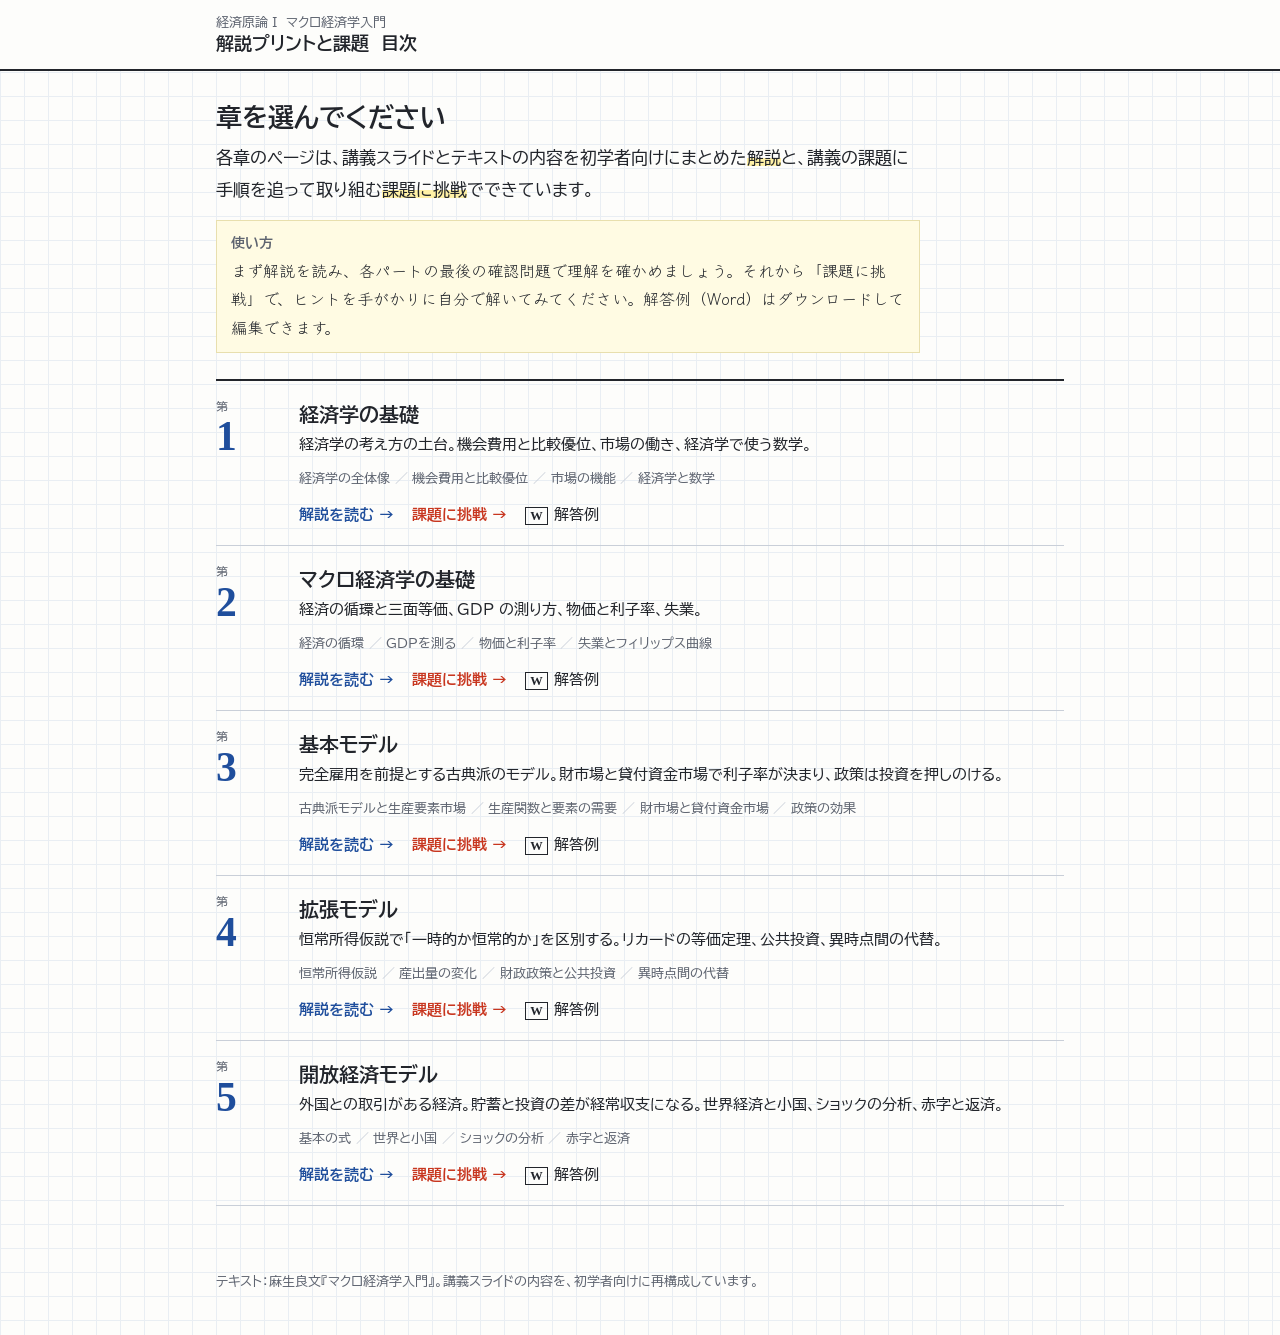
==== commit 2c528da8: "第5章を ch05/ に移し、目次のトップページを追加 Co-Authored-By: Claude Opus 5.5 <noreply@anthropic.com> Claude-Session: " ====
--- a/index.html
+++ b/index.html
@@ -3,1146 +3,90 @@
 <head>
 <meta charset="utf-8">
 <meta name="viewport" content="width=device-width, initial-scale=1">
-<title>開放経済モデル入門</title>
+<title>経済原論 I　マクロ経済学入門　解説プリントと課題</title>
 <link rel="preconnect" href="https://fonts.googleapis.com">
 <link rel="preconnect" href="https://fonts.gstatic.com" crossorigin>
 <link href="https://fonts.googleapis.com/css2?family=BIZ+UDPGothic:wght@400;700&family=Klee+One:wght@400;600&display=swap" rel="stylesheet">
 <style>
-/* 設計: 方眼紙に書いた講義プリント。黒インクの本文、青ペンの強調、朱ペンの書き込み、黄色の蛍光ペン。上部に固定ヘッダーとパートのタブ、左からメニューが出る */
-:root{
-  --paper:#fdfdfb;
-  --grid:#e9eef3;
-  --ink:#22252b;
-  --sub:#5e6470;
-  --line:#c9cfd8;
-  --blue:#1f4e9c;
-  --red:#c8361f;
-  --teal:#0b6b5d;
-  --marker:#fff1a6;
-  --note:#fffbe3;
-  --font-body:"BIZ UDPGothic","Hiragino Kaku Gothic ProN","Yu Gothic",Meiryo,sans-serif;
-  --font-hand:"Klee One","Hiragino Maru Gothic ProN","Yu Gothic",sans-serif;
-  --font-math:"Times New Roman",Times,serif;
-  color-scheme:light;
-}
+/* 設計：各章と同じ方眼紙の講義プリント。ここは「目次のページ」として、罫線で区切った一覧にする */
+:root{--paper:#fdfdfb;--grid:#e9eef3;--ink:#22252b;--sub:#5e6470;--line:#c9cfd8;--blue:#1f4e9c;--red:#c8361f;--marker:#fff1a6;--note:#fffbe3;
+  --font-body:"BIZ UDPGothic","Hiragino Kaku Gothic ProN","Yu Gothic",Meiryo,sans-serif;--font-hand:"Klee One","Hiragino Maru Gothic ProN","Yu Gothic",sans-serif;--font-math:"Times New Roman",Times,serif}
 *{box-sizing:border-box}
 html,body{margin:0}
-body{
-  background-color:var(--paper);
-  background-image:linear-gradient(var(--grid) 1px,transparent 1px),linear-gradient(90deg,var(--grid) 1px,transparent 1px);
-  background-size:24px 24px;
-  color:var(--ink);font-family:var(--font-body);font-size:17px;line-height:1.95;
-  -webkit-text-size-adjust:100%;
-}
+body{background-color:var(--paper);background-image:linear-gradient(var(--grid) 1px,transparent 1px),linear-gradient(90deg,var(--grid) 1px,transparent 1px);background-size:24px 24px;
+  color:var(--ink);font-family:var(--font-body);font-size:17px;line-height:1.9;-webkit-text-size-adjust:100%}
 a{color:var(--blue)}
-button{font:inherit;color:inherit}
 :focus-visible{outline:2px solid var(--blue);outline-offset:2px}
-
-/* ヘッダー */
-.bar{position:sticky;top:0;z-index:20;background:var(--paper);border-bottom:2px solid var(--ink)}
-.bar-in{max-width:960px;margin:0 auto;padding:10px 16px 0;display:flex;align-items:center;gap:12px}
-.burger{width:42px;height:42px;border:1.5px solid var(--ink);background:var(--paper);border-radius:6px;display:grid;place-items:center;cursor:pointer;flex:none}
-.burger span{display:block;width:20px;height:2px;background:var(--ink);box-shadow:0 -6px 0 var(--ink),0 6px 0 var(--ink)}
-.course{line-height:1.35;min-width:0}
-.course small{display:block;color:var(--sub);font-size:.78rem}
-.course b{font-size:1.05rem}
-.tabs{max-width:960px;margin:8px auto 0;padding:0 16px;display:flex;gap:4px;overflow-x:auto;scrollbar-width:none}
-.tabs::-webkit-scrollbar{display:none}
-.tab{flex:none;border:1.5px solid var(--ink);border-bottom:none;background:#eef1f5;border-radius:8px 8px 0 0;padding:6px 14px 5px;cursor:pointer;font-size:.92rem;line-height:1.5;color:var(--sub);position:relative;top:2px}
-.tab .n{font-family:var(--font-math);font-weight:700;margin-right:6px;color:var(--ink)}
-.tab[aria-selected="true"]{background:var(--paper);color:var(--ink);font-weight:700;border-bottom:2px solid var(--paper);z-index:1}
-
-/* ドロワー */
-.scrim{position:fixed;inset:0;background:rgba(20,24,32,.35);z-index:30;opacity:0;pointer-events:none;transition:opacity .2s}
-.drawer{position:fixed;top:0;left:0;bottom:0;width:min(340px,86vw);background:var(--paper);z-index:31;border-right:2px solid var(--ink);transform:translateX(-102%);transition:transform .22s ease;overflow-y:auto;padding:16px 18px 40px}
-body.menu-open .scrim{opacity:1;pointer-events:auto}
-body.menu-open .drawer{transform:none}
-.drawer-head{display:flex;justify-content:space-between;align-items:center;border-bottom:1.5px solid var(--ink);padding-bottom:8px;margin-bottom:10px}
-.drawer-head b{font-size:1rem}
-.close{border:1.5px solid var(--ink);background:none;border-radius:6px;width:36px;height:36px;cursor:pointer;font-size:1.2rem;line-height:1}
-.drawer h4{margin:14px 0 2px;font-size:.95rem}
-.drawer h4 button{background:none;border:none;padding:0;cursor:pointer;text-align:left;font-weight:700}
-.drawer h4 .n{font-family:var(--font-math);margin-right:6px}
-.drawer ul{list-style:none;margin:0;padding:0 0 0 12px;border-left:1.5px solid var(--line)}
-.drawer li button{background:none;border:none;padding:3px 0;cursor:pointer;color:var(--sub);text-align:left;font-size:.9rem;line-height:1.5}
-.drawer li button:hover{color:var(--blue)}
-.drawer .cur>button{color:var(--blue)}
-
-/* 本文 */
-main{max-width:960px;margin:0 auto;padding:22px 16px 80px}
-.part{display:none}
-.part.on{display:block}
-.part-head{background:var(--paper);border:1.5px solid var(--ink);border-radius:4px;padding:16px 20px;margin-bottom:26px}
-.part-head .pn{font-family:var(--font-math);font-size:.95rem;color:var(--sub)}
-.part-head h1{font-size:clamp(1.5rem,3.6vw,2rem);line-height:1.4;margin:2px 0 6px;text-wrap:balance}
-.part-head p{margin:0;color:var(--sub);max-width:42em}
-.toc-mini{display:flex;flex-wrap:wrap;gap:4px 16px;margin-top:10px;padding-top:10px;border-top:1px dashed var(--line);font-size:.9rem}
-.toc-mini button{background:none;border:none;padding:0;cursor:pointer;color:var(--blue);text-decoration:underline;text-underline-offset:3px}
-
-section{background:var(--paper);border:1px solid var(--line);border-radius:4px;padding:6px 22px 24px;margin-bottom:22px;scroll-margin-top:120px}
-@media (max-width:560px){section{padding:4px 14px 18px}}
-h2{font-size:1.4rem;line-height:1.5;margin:18px 0 12px;padding-bottom:6px;border-bottom:3px double var(--ink);text-wrap:balance}
-h2 .sn{display:inline-block;min-width:1.7em;height:1.7em;line-height:1.7em;text-align:center;border:1.5px solid var(--ink);border-radius:50%;font-family:var(--font-math);font-size:1rem;margin-right:10px;vertical-align:.12em}
-h3{font-size:1.1rem;margin:24px 0 6px;text-wrap:balance}
-h3::before{content:"";display:inline-block;width:10px;height:10px;background:var(--blue);margin-right:8px;vertical-align:.05em}
-p{margin:0 0 1em;max-width:44em}
-.mk{background:linear-gradient(transparent 58%,var(--marker) 58%);font-weight:700}
-.v{font-family:var(--font-math);font-style:italic;font-size:1.1em;white-space:nowrap}
-.plus{color:var(--teal);font-weight:700}
-.minus{color:var(--red);font-weight:700}
-ul.dots,ol.steps{margin:0 0 1em;padding-left:1.4em;max-width:44em}
-ul.dots li,ol.steps li{margin:3px 0}
-
-/* 数式ボックス（教科書風に式番号を右寄せ） */
-.eq{border:1.5px solid var(--ink);background:#fff;padding:12px 18px;margin:16px 0 6px;max-width:44rem;display:flex;align-items:baseline;gap:16px;flex-wrap:wrap}
-.eq .f{font-family:var(--font-math);font-size:1.45rem;font-style:italic}
-.eq .f sub{font-size:.65em}
-.eq .no{margin-left:auto;font-size:.85rem;color:var(--sub)}
-.eq-read{max-width:44rem;margin:0 0 16px;padding-left:20px;font-size:.95rem;color:var(--sub)}
-.eq-read::before{content:"読み方　";color:var(--blue);font-weight:700}
-
-/* 先生のメモ */
-.memo{font-family:var(--font-hand);background:var(--note);border-left:4px solid var(--red);padding:12px 16px 12px 18px;margin:16px 0;max-width:44rem;font-size:1.05rem;line-height:1.85}
-.memo .who{display:block;color:var(--red);font-weight:600;font-size:.9rem}
-/* ポイント */
-.point{border:2px solid var(--blue);border-radius:2px;padding:10px 16px;margin:20px 0 4px;max-width:44rem;position:relative}
-.point::before{content:"ポイント";position:absolute;top:-.85em;left:12px;background:var(--paper);padding:0 6px;color:var(--blue);font-weight:700;font-size:.85rem}
-.point p{margin:0}
-
-/* 帯グラフ */
-.bars{background:#fff;border:1px solid var(--line);padding:14px 16px 10px;margin:14px 0 18px;max-width:44rem}
-.bars .sw{display:flex;gap:0;margin-bottom:12px;border:1.5px solid var(--ink);border-radius:6px;overflow:hidden;width:max-content}
-.bars .sw button{border:none;background:#fff;padding:3px 14px;cursor:pointer;font-size:.88rem}
-.bars .sw button+button{border-left:1.5px solid var(--ink)}
-.bars .sw button[aria-selected="true"]{background:var(--ink);color:#fff}
-.brow{display:grid;grid-template-columns:7.2em 1fr;align-items:center;gap:10px;margin:8px 0}
-.brow .lab{font-size:.88rem;line-height:1.35}
-.track{position:relative;height:34px}
-.seg{position:absolute;top:0;bottom:0;display:flex;align-items:center;justify-content:center;font-size:.8rem;border:1.5px solid var(--ink);white-space:nowrap;overflow:hidden;font-variant-numeric:tabular-nums}
-.seg.y{background:#dfe8f6}
-.seg.c{background:#f3f4f6}.seg.i{background:#e7eaee}.seg.g{background:#d9dde3}
-.seg.gap-p{background:repeating-linear-gradient(45deg,#d6efe9,#d6efe9 5px,#fff 5px,#fff 10px);color:var(--teal);font-weight:700;border-color:var(--teal);border-style:dashed}
-.seg.gap-m{background:repeating-linear-gradient(45deg,#f8ddd7,#f8ddd7 5px,#fff 5px,#fff 10px);color:var(--red);font-weight:700;border-color:var(--red);border-style:dashed}
-.seg.b{background:#e7eaee}.seg.ri{background:#fde9a8}.seg.nx{background:#d6efe9}
-.seg-lab{position:absolute;top:0;bottom:0;display:flex;align-items:center;font-size:.85rem;white-space:nowrap}
-.bars .cap{font-size:.88rem;color:var(--sub);margin:6px 0 0}
-
-/* 表 */
-.tw{overflow-x:auto;margin:12px 0 18px}
-table{border-collapse:collapse;background:#fff;font-size:.95rem;font-variant-numeric:tabular-nums}
-th,td{border:1px solid var(--ink);padding:7px 12px;text-align:left;vertical-align:top;line-height:1.6}
-thead th{background:#eef1f5}
-td.c{text-align:center;white-space:nowrap}
-td.r{text-align:right}
-table.calc-t td{border:none;border-bottom:1px dotted var(--line);padding:3px 14px 3px 0}
-table.calc-t tr:last-child td{border-bottom:2px solid var(--ink);font-weight:700}
-
-/* 図 */
-figure{margin:14px 0 20px}
-figcaption{font-size:.85rem;color:var(--sub);margin-top:4px}
-.figbox{background:#fff;border:1px solid var(--line);padding:8px;overflow-x:auto}
-svg text{font-family:var(--font-body);fill:var(--ink)}
-svg .m{font-family:var(--font-math);font-style:italic}
-
-/* シミュレーター */
-.sim{background:#fff;border:1.5px solid var(--ink);padding:14px;margin:16px 0;display:grid;grid-template-columns:1fr;gap:14px}
-@media (min-width:860px){.sim{grid-template-columns:minmax(0,1.15fr) minmax(0,1fr)}}
-.grp{margin-bottom:10px}
-.grp .gl{font-size:.78rem;color:var(--sub);display:block;margin-bottom:3px}
-.chips{display:flex;flex-wrap:wrap;gap:5px}
-.chips button{border:1.5px solid var(--ink);background:#fff;padding:2px 10px;border-radius:4px;cursor:pointer;font-size:.85rem;line-height:1.6}
-.chips button[aria-pressed="true"]{background:var(--ink);color:#fff}
-.explain{border-top:1px dashed var(--line);padding-top:10px;margin-top:6px}
-.explain .t{font-weight:700;margin:0}
-.explain .x{font-size:.95rem;margin:4px 0}
-.explain .f{font-size:.8rem;color:var(--sub);margin:0}
-.meter{display:grid;grid-template-columns:repeat(3,1fr);border:1.5px solid var(--ink);margin:10px 0}
-.meter div{padding:6px 8px;text-align:center}
-.meter div+div{border-left:1px solid var(--ink)}
-.meter small{display:block;font-size:.75rem;color:var(--sub);line-height:1.3}
-.meter strong{font-size:1.3rem;font-family:var(--font-math);font-variant-numeric:tabular-nums}
-.sl{display:grid;grid-template-columns:7.4em 1fr 3.6em;gap:8px;align-items:center;font-size:.88rem}
-.sl input{width:100%;accent-color:var(--blue)}
-.sl output{text-align:right;font-family:var(--font-math);font-variant-numeric:tabular-nums}
-.sm{font-size:.8rem;color:var(--sub);margin:6px 0 0}
-
-/* 内部タブ（ケース別） */
-.itabs{display:flex;gap:0;border-bottom:1.5px solid var(--ink);margin:14px 0 0;overflow-x:auto}
-.itabs button{border:none;background:none;padding:6px 14px;cursor:pointer;color:var(--sub);border-bottom:3px solid transparent;margin-bottom:-1.5px;white-space:nowrap}
-.itabs button[aria-selected="true"]{color:var(--ink);font-weight:700;border-bottom-color:var(--blue)}
-.ipanel{padding:12px 0 0}
-.ipanel[hidden]{display:none}
-.case{border-left:3px solid var(--line);padding:2px 0 2px 14px;margin:0 0 16px;max-width:44rem}
-.case b{display:block}
-.case .res{font-size:.9rem;margin:2px 0}
-.case p{margin:2px 0 0;font-size:.97rem}
-
-/* 手順 */
-.flow{display:grid;grid-template-columns:1fr;gap:8px;max-width:44rem;margin:12px 0 16px;counter-reset:f}
-@media (min-width:700px){.flow{grid-template-columns:repeat(3,1fr)}}
-.flow div{border:1.5px solid var(--ink);background:#fff;padding:10px 12px;font-size:.93rem;line-height:1.7;counter-increment:f}
-.flow div::before{content:"手順" counter(f);display:block;font-weight:700;color:var(--blue);font-size:.82rem}
-
-/* 計算機 */
-.calc{background:#fff;border:1.5px solid var(--ink);padding:14px 16px;margin:14px 0;max-width:44rem}
-.calc .out{font-size:.98rem;margin-top:10px}
-.calc .chk{color:var(--sub);font-size:.88rem}
-
-/* 確認問題 */
-.q{border:1px solid var(--ink);background:#fff;margin:10px 0;max-width:46rem}
-.q .qq{padding:10px 14px;display:flex;gap:10px}
-.q .qn{font-family:var(--font-math);font-weight:700;color:var(--blue)}
-.q button.show{margin:0 14px 10px;border:1.5px solid var(--ink);background:#fff;border-radius:4px;padding:2px 12px;cursor:pointer;font-size:.85rem}
-.q .ans{border-top:1px dashed var(--line);padding:8px 14px 10px;font-family:var(--font-hand);font-size:1.05rem;background:var(--note)}
-.q .ans[hidden]{display:none}
-.q .ans::before{content:"解答　";color:var(--red);font-weight:600}
-
-/* 前後ナビ */
-.pager{display:flex;justify-content:space-between;gap:10px;margin-top:28px;flex-wrap:wrap}
-.pager button{border:1.5px solid var(--ink);background:#fff;padding:10px 16px;cursor:pointer;border-radius:4px;text-align:left;line-height:1.4;max-width:48%}
-.pager button small{display:block;color:var(--sub);font-size:.78rem}
-.pager .next{margin-left:auto;text-align:right}
-.src{font-size:.82rem;color:var(--sub);margin-top:30px;border-top:1px solid var(--line);padding-top:10px}
-
-/* キャラクター */
-.talk{display:flex;align-items:flex-end;gap:12px;margin:14px 0 18px;max-width:44rem}
-.talk img{width:118px;height:auto;flex:none}
-.talk .bubble{position:relative;background:#fff;border:2px solid var(--ink);border-radius:14px;padding:10px 16px;font-family:var(--font-hand);font-size:1.08rem;line-height:1.75;margin-bottom:30px}
-.talk .bubble::before{content:"";position:absolute;left:-12px;bottom:16px;border:6px solid transparent;border-right:8px solid var(--ink)}
-.talk .bubble::after{content:"";position:absolute;left:-8px;bottom:17px;border:5px solid transparent;border-right:7px solid #fff}
-.talk.r{flex-direction:row-reverse;margin-left:auto}
-.talk.r .bubble::before{left:auto;right:-12px;border-right-color:transparent;border-left:8px solid var(--ink)}
-.talk.r .bubble::after{left:auto;right:-8px;border-right-color:transparent;border-left:7px solid #fff}
-.part-head{display:flex;gap:16px;align-items:flex-end}
-.part-head .ph-main{flex:1;min-width:0}
-.part-head .ph-fig{flex:none;width:150px;text-align:center;margin:-6px 0 -16px}
-.part-head .ph-say{font-family:var(--font-hand);font-size:.88rem;line-height:1.5;background:#fff;border:1.5px solid var(--ink);border-radius:10px;padding:5px 8px;margin-bottom:6px;text-align:left;position:relative}
-.part-head .ph-say::after{content:"";position:absolute;left:50%;bottom:-7px;width:10px;height:10px;background:#fff;border-right:1.5px solid var(--ink);border-bottom:1.5px solid var(--ink);transform:translateX(-50%) rotate(45deg)}
-.part-head .ph-fig img{width:100%;height:auto;display:block}
-@media (max-width:560px){.talk img{width:86px}.part-head .ph-fig{width:96px}.talk .bubble{font-size:1rem}}
-.memo.withfig{display:flex;gap:14px;align-items:center}
-.memo.withfig img{width:104px;height:auto;flex:none}
-@media (max-width:560px){.memo.withfig img{width:78px}}
-
-/* 課題パート */
-.xref{font-size:.9rem;margin:6px 0 12px;max-width:44em}
-.xref::before{content:"→ ";color:var(--blue);font-weight:700}
-.xref a,.dots a{color:var(--blue);cursor:pointer}
-.kq{border:2px solid var(--ink);background:#fff;padding:12px 16px;margin:12px 0 14px;max-width:46rem}
-.kq .lab{display:inline-block;background:var(--ink);color:#fff;font-size:.8rem;padding:0 8px;border-radius:3px;margin-bottom:4px}
-.kq p{margin:4px 0}
-.memo.hint{border-left-color:var(--blue)}
-.memo.hint .who{color:var(--blue)}
-.locked{display:none;border:1.5px dashed var(--line);color:var(--sub);padding:8px 14px;max-width:44rem;font-size:.92rem;background:#fff}
-body.ans-off .locked{display:block}
-body.ans-off .sol{display:none}
-.solbtn{border:1.5px solid var(--ink);background:var(--ink);color:#fff;border-radius:4px;padding:6px 16px;cursor:pointer;margin:6px 0 10px}
-.solbtn[aria-expanded="true"]{background:#fff;color:var(--ink)}
-.step{border-top:1px dashed var(--line);padding-top:6px;margin-top:10px}
-h3.stp::before{display:none}
-h3.stp .st{display:inline-block;font-size:.8rem;background:var(--blue);color:#fff;padding:0 9px;border-radius:3px;margin-right:8px;vertical-align:.12em}
-.ansSwitch{display:flex;flex-wrap:wrap;align-items:center;gap:6px 16px;border:2px solid var(--ink);background:#fff;padding:10px 14px;margin:14px 0 16px;max-width:46rem}
-.sw-l{display:flex;align-items:center;gap:10px;cursor:pointer;font-weight:700}
-.sw-l input{position:absolute;opacity:0;width:1px;height:1px}
-.sw-ui{width:46px;height:26px;border-radius:13px;background:#c9cfd8;position:relative;flex:none;transition:background .15s}
-.sw-ui::after{content:"";position:absolute;top:3px;left:3px;width:20px;height:20px;border-radius:50%;background:#fff;box-shadow:0 1px 2px rgba(0,0,0,.3);transition:left .15s}
-.sw-l input:checked+.sw-ui{background:var(--teal)}
-.sw-l input:checked+.sw-ui::after{left:23px}
-.sw-l input:focus-visible+.sw-ui{outline:2px solid var(--blue);outline-offset:2px}
-.sw-note{font-size:.88rem;color:var(--sub)}
-.gwrap{background:#fff;border:1.5px solid var(--ink);padding:12px;margin:14px 0 6px;max-width:46rem}
-.gsw{display:flex;border:1.5px solid var(--ink);border-radius:6px;overflow:hidden;width:max-content;max-width:100%;margin-bottom:8px;flex-wrap:wrap}
-.gsw button{border:none;background:#fff;padding:3px 14px;cursor:pointer;font-size:.88rem}
-.gsw button+button{border-left:1.5px solid var(--ink)}
-.gsw button[aria-pressed="true"]{background:var(--ink);color:#fff}
-.gwrap svg{width:100%;max-width:560px;height:auto;display:block}
-.gcap{font-size:.88rem;color:var(--sub);margin:6px 0 0}
-.howto{font-size:.93rem;max-width:44rem;margin:6px 0 16px;padding-left:1.3em}
-.trap{border:2px dashed var(--red);padding:10px 16px;margin:16px 0;max-width:44rem;background:#fff}
-.trap b{color:var(--red)}
-.point.ketsu::before{content:"結論"}
-.answer{border:1.5px solid var(--ink);background:#fff;padding:14px 18px 6px;margin:20px 0 16px;max-width:46rem;position:relative}
-.answer::before{content:"答案の書き方の例";position:absolute;top:-.8em;left:12px;background:var(--ink);color:#fff;font-size:.8rem;padding:0 8px;border-radius:3px}
-.answer p{font-size:.97rem}
-.num{background:#fff;border:1px solid var(--line);padding:10px 16px;margin:14px 0;max-width:44rem}
-.num .h{font-size:.82rem;color:var(--sub);display:block}
-#kadai .brow{grid-template-columns:5.5em 1fr}
-#kadai .seg.g{background:#fde9a8}
-@media (prefers-reduced-motion: reduce){*{transition:none!important}}
+.bar{border-bottom:2px solid var(--ink);background:var(--paper)}
+.bar-in{max-width:880px;margin:0 auto;padding:14px 16px 12px;line-height:1.4}
+.bar small{display:block;color:var(--sub);font-size:.8rem}
+.bar b{font-size:1.1rem}
+main{max-width:880px;margin:0 auto;padding:28px 16px 64px}
+h1{font-size:1.65rem;line-height:1.4;margin:0 0 6px}
+.lead{margin:0 0 6px;max-width:44rem}
+.mk{background:linear-gradient(transparent 55%,var(--marker) 55%)}
+.memo{font-family:var(--font-hand);background:var(--note);border:1px solid #e8dfae;padding:10px 14px;margin:14px 0 26px;max-width:44rem;font-size:1rem;line-height:1.8}
+.memo b{font-family:var(--font-body);font-size:.85rem;color:var(--sub);display:block}
+ol.toc{list-style:none;margin:0;padding:0;border-top:2px solid var(--ink)}
+ol.toc>li{display:grid;grid-template-columns:4.2rem 1fr;gap:0 16px;padding:18px 0 16px;border-bottom:1px solid var(--line)}
+.no{font-family:var(--font-math);font-size:2.6rem;line-height:1;color:var(--blue);font-weight:700;padding-top:2px}
+.no small{display:block;font-family:var(--font-body);font-size:.72rem;color:var(--sub);font-weight:400;margin-bottom:4px}
+.ch h2{margin:0;font-size:1.25rem;line-height:1.5}
+.ch h2 a{color:var(--ink);text-decoration:none;border-bottom:2px solid transparent}
+.ch h2 a:hover{border-bottom-color:var(--blue)}
+.ch .about{margin:2px 0 6px;font-size:.95rem}
+.parts{margin:0 0 10px;padding:0;list-style:none;display:flex;flex-wrap:wrap;gap:2px 0;font-size:.82rem;color:var(--sub)}
+.parts li:not(:last-child)::after{content:"／";margin:0 .35em;color:var(--line)}
+.links{display:flex;flex-wrap:wrap;gap:8px 18px;font-size:.93rem}
+.links a{text-decoration:none;font-weight:700}
+.links a:hover{text-decoration:underline}
+.links .kadai{color:var(--red)}
+.links .word{color:var(--ink);font-weight:400}
+.links .word::before{content:"W";display:inline-block;font-family:var(--font-math);font-weight:700;font-size:.78rem;border:1.5px solid var(--ink);padding:0 4px;margin-right:6px;line-height:1.3}
+@media (max-width:560px){ol.toc>li{grid-template-columns:3rem 1fr;gap:0 10px}.no{font-size:2rem}}
+footer{max-width:880px;margin:0 auto;padding:0 16px 40px;font-size:.8rem;color:var(--sub)}
 </style>
 </head>
 <body>
+<header class="bar"><div class="bar-in"><small>経済原論 I　マクロ経済学入門</small><b>解説プリントと課題　目次</b></div></header>
+<main>
+<h1>章を選んでください</h1>
+<p class="lead">各章のページは、講義スライドとテキストの内容を初学者向けにまとめた<span class="mk">解説</span>と、講義の課題に手順を追って取り組む<span class="mk">課題に挑戦</span>でできています。</p>
+<div class="memo"><b>使い方</b>まず解説を読み、各パートの最後の確認問題で理解を確かめましょう。それから「課題に挑戦」で、ヒントを手がかりに自分で解いてみてください。解答例（Word）はダウンロードして編集できます。</div>
 
-<div class="scrim" id="scrim"></div>
-<nav class="drawer" id="drawer" aria-label="全体の目次" aria-hidden="true">
-  <div class="drawer-head"><b>目次</b><button class="close" id="closeBtn" aria-label="目次を閉じる">×</button></div>
-  <div id="drawerList"></div>
-</nav>
-
-<header class="bar">
-  <div class="bar-in">
-    <button class="burger" id="menuBtn" aria-label="目次を開く" aria-controls="drawer" aria-expanded="false"><span></span></button>
-    <div class="course"><small>経済原論 I　マクロ経済学入門</small><b>第5章　開放経済モデル　解説プリントと課題</b></div>
-  </div>
-  <div class="tabs" role="tablist" aria-label="パート" id="tabs"></div>
-</header>
-
-<main>
-
-<!-- ===================== パート1 ===================== -->
-<div class="part" id="kihon" role="tabpanel" data-img="point" data-say="カギは「作った量」と「使った量」のずれ！" data-title="基本の式" data-desc="外国と取引する国では、何と何が等しくなるのか。この章で使う3つの式を、数値例と帯グラフで確かめます。">
-
-<section id="s1" data-t="閉じた経済と開いた経済">
-<h2><span class="sn">1</span>閉じた経済と、開いた経済</h2>
-<p>第4章までのモデルは、外国との取引を考えない<b>閉鎖経済</b>でした。この章では、外国とつながった<b>開放経済</b>を考えます。</p>
-<div class="memo"><span class="who">メモ：村で考えてみよう</span>
-島で自給自足している村では、作ったお米は村の中で食べるか、来年の種もみにするしかない。つまり「作った量＝使った量」。<br>
-港のある村なら、足りなければ外国から買えるし（輸入）、余れば売れる（輸出）。お金が足りなければ借りられるし、余れば貸せる。</div>
-<p>このように開放経済では、<span class="mk">「作った量」と「使った量」がずれてもよく</span>なります。ただし、借りたお金はいつか返さなければなりません。このずれと、返済のルールを調べるのが第5章です。</p>
-<div class="point"><p>開放経済では「作った量」と「使った量」がずれてよい。ずれは外国との売り買い・貸し借りで埋まる。</p></div>
-</section>
-
-<section id="s2" data-t="登場する記号">
-<h2><span class="sn">2</span>登場する記号</h2>
-<p>記号が多いので、最初に一覧にしておきます。迷ったら左上のメニューからここへ戻ってください。外国の値には <span class="v">*</span> を付けて <span class="v">Y*</span> のように書きます。</p>
-<div class="tw"><table>
-<thead><tr><th>記号</th><th>名前</th><th>イメージ</th></tr></thead>
-<tbody>
-<tr><td class="c"><span class="v">Y</span></td><td>国内総生産（GDP）、産出量</td><td>国内で作ったモノ・サービスの量</td></tr>
-<tr><td class="c"><span class="v">C</span></td><td>消費</td><td>家計が買い物に使う分</td></tr>
-<tr><td class="c"><span class="v">I</span></td><td>投資</td><td>企業が工場や機械を買う分</td></tr>
-<tr><td class="c"><span class="v">G</span></td><td>政府支出</td><td>政府が道路や公共サービスに使う分</td></tr>
-<tr><td class="c"><span class="v">A</span></td><td>アブソープション（<span class="v">C+I+G</span>）</td><td>国内で使った量の合計。「吸収」という意味の英語</td></tr>
-<tr><td class="c"><span class="v">EX</span>, <span class="v">IM</span></td><td>輸出、輸入</td><td>外国に売った量、外国から買った量</td></tr>
-<tr><td class="c"><span class="v">NX</span></td><td>純輸出（<span class="v">EX−IM</span>）＝貿易収支</td><td>プラスなら貿易黒字、マイナスなら貿易赤字</td></tr>
-<tr><td class="c"><span class="v">B</span></td><td>対外純資産</td><td>外国に対する「貯金」。マイナスなら「借金」</td></tr>
-<tr><td class="c"><span class="v">r</span></td><td>利子率（金利）</td><td>お金を1年貸すと付く利息の割合</td></tr>
-<tr><td class="c"><span class="v">CA</span></td><td>経常収支</td><td>対外純資産が1年でどれだけ増えたか</td></tr>
-<tr><td class="c"><span class="v">S</span></td><td>国民貯蓄</td><td>国全体の所得のうち、使わずに残した分</td></tr>
-<tr><td class="c"><span class="v">Y<sup>P</sup></span></td><td>恒常所得</td><td>一生を通して「ならした」平均的な所得（第4章）</td></tr>
-</tbody></table></div>
-</section>
-
-<section id="s3" data-t="作った量と使った量">
-<h2><span class="sn">3</span>作った量と使った量（式その1）</h2>
-<p>自国で作ったモノを買うのは、国内の人と外国の人です。</p>
-<ul class="dots">
-  <li>国内の人の支出は <span class="v">C+I+G</span>。ただし一部は外国製品に回るので、輸入 <span class="v">IM</span> を差し引く。</li>
-  <li>外国の人が買う分が輸出 <span class="v">EX</span>。</li>
-</ul>
-<p>作った量 <span class="v">Y</span> がちょうど売れ切れる状態（均衡）では、次の式が成り立ちます。</p>
-<div class="eq"><span class="f">Y = C + I + G + (EX − IM) = A + NX</span><span class="no">テキスト (5.3)(5.5)</span></div>
-<p class="eq-read">作った量 ＝ 国内で使った量 ＋ 純輸出</p>
-<p>移項すると <span class="v">NX = Y − A</span>。</p>
-<div class="talk"><img data-ch="point" src="" alt=""><div class="bubble">下の帯グラフで「黒字の例」と「赤字の例」を切り替えて、2本の帯の長さを比べてみよう。</div></div>
-
-<div class="bars" id="bar1">
-  <div class="sw" role="tablist" aria-label="例の切り替え">
-    <button role="tab" aria-selected="true" data-k="p">黒字の例</button>
-    <button role="tab" aria-selected="false" data-k="m">赤字の例</button>
-  </div>
-  <div class="brow"><span class="lab">作った量 <span class="v">Y</span></span><div class="track" data-row="y"></div></div>
-  <div class="brow"><span class="lab">使った量 <span class="v">A</span></span><div class="track" data-row="a"></div></div>
-  <p class="cap" id="bar1cap"></p>
-</div>
-
-<ul class="dots">
-  <li>作った量 &gt; 使った量なら、余りを外国に売るので<span class="plus">貿易黒字</span></li>
-  <li>作った量 &lt; 使った量なら、不足を外国から買うので<span class="minus">貿易赤字</span></li>
-</ul>
-<p>貿易黒字を「輸出を頑張ったから」と考えるのではなく、<span class="mk">国内で作った量と使った量の差</span>として考えます。この見方を<b>アブソープション・アプローチ</b>と呼びます。</p>
-<div class="point"><p>貿易収支 ＝ 作った量 − 国内で使った量。使いすぎれば赤字、使い残せば黒字。</p></div>
-</section>
-
-<section id="s4" data-t="対外純資産と経常収支">
-<h2><span class="sn">4</span>対外純資産と経常収支（式その2）</h2>
-<p>貿易黒字の国は売った代金を受け取り、そのお金を外国に貸したり、外国の資産を買ったりします。こうして積み上がる外国への「貯金」が<b>対外純資産</b> <span class="v">B</span> です（外国に貸している額 − 外国から借りている額）。</p>
-<div class="memo withfig"><img data-ch="piggy" src="" alt=""><div><span class="who">メモ：貯金箱で考えよう</span>来年の残高 ＝ 今年の残高 ＋ 利息 ＋ 今年入れた分。入れた分が「貿易黒字」に当たる。</div></div>
-<div class="eq"><span class="f">B<sub>+1</sub> = (1 + r)B + NX</span><span class="no">テキスト (5.6)</span></div>
-<p class="eq-read">来年はじめの残高 ＝ 今年はじめの残高と利息 ＋ 今年の貿易黒字</p>
-<p>1年間での残高の増え方を<b>経常収支</b> <span class="v">CA</span> と呼びます。</p>
-<div class="eq"><span class="f">CA = B<sub>+1</sub> − B = rB + NX</span><span class="no">テキスト (5.8)</span></div>
-<p class="eq-read">経常収支 ＝ 外国から受け取る利息 ＋ 貿易収支</p>
-
-<div class="bars">
-  <div class="brow"><span class="lab">今年はじめ <span class="v">B</span></span><div class="track"><div class="seg b" style="left:0;width:81.3%">100</div></div></div>
-  <div class="brow"><span class="lab">来年はじめ <span class="v">B<sub>+1</sub></span></span><div class="track"><div class="seg b" style="left:0;width:81.3%">100</div><div class="seg ri" style="left:81.3%;width:2.4%"></div><div class="seg nx" style="left:83.7%;width:16.3%">+20</div></div></div>
-  <p class="cap">単位：兆円。利子率3%なら利息 <span class="v">rB</span> = 0.03 × 100 = 3（黄色）、貿易黒字 <span class="v">NX</span> = 20（緑）。<br>経常収支 <span class="v">CA</span> = 3 + 20 = <span class="plus">23</span>、来年はじめの残高は 100 + 23 = 123。</p>
-</div>
-<p><span class="mk">貿易収支と経常収支は別物</span>です。貿易収支はモノの売り買いの差、経常収支はそれに外国からの利息の受け取りを加えたものです。</p>
-<h3>GDPとGNI</h3>
-<p><span class="v">Y</span>（GDP）は「国内で作った量」、<span class="v">Y + rB</span> は外国から受け取る利息まで含めた「国民の所得」で、GNI（国民総所得）に当たります。式その2は「経常収支 ＝ GNI − 国内で使った量」とも読めます。</p>
-<div class="memo"><span class="who">メモ：現実の日本では</span>近年の日本は、貿易収支が赤字になる年がある一方、海外への投資から受け取る利子・配当が大きく、経常収支は黒字が続いている。<span class="v">rB</span> が大きく、<span class="v">NX</span> を補っている状態。</div>
-<div class="point"><p>経常収支は「外国への貯金が1年でいくら増えたか」。中身は利息の受け取りと貿易黒字。</p></div>
-</section>
-
-<section id="s5" data-t="貯蓄の行き先">
-<h2><span class="sn">5</span>貯蓄の行き先（式その3）</h2>
-<p>国全体の所得（<span class="v">Y + rB</span>）から、消費 <span class="v">C</span> と政府支出 <span class="v">G</span> を引いた残りを<b>国民貯蓄</b> <span class="v">S</span> とします。この貯蓄の行き先は二つしかありません。</p>
-<div class="eq"><span class="f">S = I + CA</span><span class="no">テキスト (5.10)</span></div>
-<p class="eq-read">貯蓄 ＝ 国内の投資 ＋ 外国への貸し付け</p>
-<div class="bars">
-  <div class="brow"><span class="lab">貯蓄 <span class="v">S</span></span><div class="track"><div class="seg y" style="left:0;width:100%">120</div></div></div>
-  <div class="brow"><span class="lab">行き先</span><div class="track"><div class="seg i" style="left:0;width:83.3%">国内の投資 <span class="v">I</span>　100</div><div class="seg nx" style="left:83.3%;width:16.7%">外国へ 20</div></div></div>
-  <p class="cap">単位：兆円。投資に使い切れなかった20を外国に貸している（経常収支黒字）。逆に <span class="v">S &lt; I</span> なら、足りない分を外国から借りて投資している（経常収支赤字）。</p>
-</div>
-<p>言い換えると、<span class="mk">経常収支は貯蓄と投資の差額</span>（<span class="v">CA = S − I</span>）です。閉鎖経済では外国に貸せないので <span class="v">S = I</span> でした。開放経済ではこの等式が <span class="v">S = I + CA</span> に広がった、と考えると分かりやすいでしょう。</p>
-<h3>式の導き方（興味のある人向け）</h3>
-<p>式その2より <span class="v">CA = rB + Y − A = rB + Y − C − I − G</span>。ここで <span class="v">S = rB + Y − C − G</span> なので <span class="v">CA = S − I</span>。<span class="v">I</span> を移項して <span class="v">S = I + CA</span>。代入と移項だけで導けます。</p>
-<div class="point"><p>国の貯蓄は「国内投資」か「外国への貸し付け」に回る。経常収支 ＝ 貯蓄 − 投資。</p></div>
-<p class="xref">この式は <a href="#s15" data-goto="s15">課題 (b)</a> で使います</p>
-</section>
-</div>
-
-<!-- ===================== パート2 ===================== -->
-<div class="part" id="sekai" role="tabpanel" data-img="globe" data-say="世界全体で足すと、純輸出はゼロになる" data-title="世界と小国" data-desc="グラフの縦軸・横軸の意味を確認し、世界利子率がどう決まるか、自国がなぜそれを動かせないのかを見ます。">
-
-<section id="s6" data-t="利子率と国内需要">
-<h2><span class="sn">6</span>利子率と国内需要（グラフの準備）</h2>
-<p>このあとのグラフは、<span class="mk">縦軸が利子率 <span class="v">r</span>、横軸がモノの量</span>です。経済学では価格（ここでは利子率）を縦軸にとるのが慣例です。</p>
-<h3>国内で使う量 A は、利子率が上がると減る</h3>
-<ul class="dots">
-  <li><b>投資 <span class="v">I</span></b>：金利が上がると、借金して工場を建てるのが割に合わなくなるので減る。</li>
-  <li><b>消費 <span class="v">C</span></b>：金利が上がると、今使わずに貯金したほうが得になるので減る。</li>
-</ul>
-<p>このため <span class="v">A = C(Y<sup>P</sup>, r) + I(r) + G</span> のグラフは<b>右下がり</b>になります。<span class="v">C(Y<sup>P</sup>, r)</span> は「消費は恒常所得と利子率で決まる」という意味です。</p>
-<h3>作る量 Yˢ は、利子率と関係なく決まる</h3>
-<p>第4章の古典派モデルでは、働く人と機械がすべて使われる（完全雇用の）水準で生産量が決まります。利子率が変わっても作れる量は変わらないので、<span class="v">Y<sup>s</sup></span> のグラフは<b>垂直な線</b>になります。</p>
-<figure><div class="figbox">
-<svg viewBox="0 0 420 260" width="420" role="img" aria-label="縦軸が利子率、横軸が量。垂直な作る量の線と、右下がりの使う量の線。">
-  <line x1="50" y1="220" x2="390" y2="220" stroke="#22252b" stroke-width="1.5"/>
-  <line x1="50" y1="220" x2="50" y2="20" stroke="#22252b" stroke-width="1.5"/>
-  <text x="42" y="28" text-anchor="end" class="m" font-size="16">r</text>
-  <text x="390" y="244" text-anchor="end" font-size="12">量</text>
-  <line x1="220" y1="36" x2="220" y2="220" stroke="#1f4e9c" stroke-width="3"/>
-  <text x="228" y="46" class="m" font-size="15" style="fill:#1f4e9c">Yˢ</text>
-  <text x="228" y="66" font-size="11" style="fill:#1f4e9c">利子率に関係なく一定</text>
-  <line x1="90" y1="40" x2="360" y2="210" stroke="#22252b" stroke-width="3"/>
-  <text x="352" y="194" class="m" font-size="15">A</text>
-  <text x="250" y="190" font-size="11" text-anchor="end">金利が上がると使う量は減る</text>
-</svg></div>
-<figcaption>この2本の線を、後のパートのグラフでずっと使います。</figcaption></figure>
-<div class="point"><p>使う量 A は右下がり、作る量 Yˢ は垂直線。</p></div>
-</section>
-
-<section id="s7" data-t="世界利子率と小国の仮定">
-<h2><span class="sn">7</span>世界利子率と小国の仮定</h2>
-<p>ある国の輸出は、必ずどこかの国の輸入です。だから世界の純輸出を全部足すとゼロになり（<span class="v">NX + NX* = 0</span>）、世界全体では「作った量＝使った量」が成り立ちます。</p>
-<div class="eq"><span class="f">Y + Y* = A + A*</span><span class="no">テキスト (5.11)</span></div>
-<p class="eq-read">世界で作った量 ＝ 世界で使った量</p>
-<p>この等式が成り立つように決まる利子率が<b>世界利子率</b> <span class="v">r₀</span> です。お金は国境を越えて自由に貸し借りできるので、どの国でも同じ利子率になります。</p>
-<figure><div class="figbox">
-<svg viewBox="0 0 760 300" width="760" role="img" aria-label="世界利子率r0のもとで、自国は作る量が使う量を上回り純輸出がプラス、外国は使う量が作る量を上回り純輸出がマイナスになる様子">
-  <g>
-    <text x="190" y="22" text-anchor="middle" font-weight="700" font-size="14">自国</text>
-    <line x1="50" y1="260" x2="340" y2="260" stroke="#22252b" stroke-width="1.5"/>
-    <line x1="50" y1="260" x2="50" y2="40" stroke="#22252b" stroke-width="1.5"/>
-    <text x="40" y="48" text-anchor="end" class="m" font-size="15">r</text>
-    <line x1="210" y1="60" x2="210" y2="260" stroke="#1f4e9c" stroke-width="2.5"/>
-    <text x="210" y="54" text-anchor="middle" class="m" font-size="14">Yˢ</text>
-    <line x1="80" y1="70" x2="300" y2="240" stroke="#22252b" stroke-width="2.5"/>
-    <text x="304" y="236" class="m" font-size="14">A</text>
-    <line x1="50" y1="150" x2="330" y2="150" stroke="#5e6470" stroke-dasharray="4 4"/>
-    <text x="42" y="155" text-anchor="end" class="m" font-size="14">r₀</text>
-    <line x1="164" y1="162" x2="210" y2="162" stroke="#0b6b5d" stroke-width="6"/>
-    <text x="218" y="140" font-size="12" style="fill:#0b6b5d" font-weight="700">NX &gt; 0（黒字）</text>
-  </g>
-  <g transform="translate(380,0)">
-    <text x="190" y="22" text-anchor="middle" font-weight="700" font-size="14">外国</text>
-    <line x1="50" y1="260" x2="340" y2="260" stroke="#22252b" stroke-width="1.5"/>
-    <line x1="50" y1="260" x2="50" y2="40" stroke="#22252b" stroke-width="1.5"/>
-    <text x="40" y="48" text-anchor="end" class="m" font-size="15">r</text>
-    <line x1="140" y1="60" x2="140" y2="260" stroke="#1f4e9c" stroke-width="2.5"/>
-    <text x="140" y="54" text-anchor="middle" class="m" font-size="14">Yˢ*</text>
-    <line x1="80" y1="70" x2="300" y2="240" stroke="#22252b" stroke-width="2.5"/>
-    <text x="304" y="236" class="m" font-size="14">A*</text>
-    <line x1="50" y1="150" x2="330" y2="150" stroke="#5e6470" stroke-dasharray="4 4"/>
-    <text x="42" y="155" text-anchor="end" class="m" font-size="14">r₀</text>
-    <line x1="140" y1="162" x2="164" y2="162" stroke="#c8361f" stroke-width="6"/>
-    <text x="172" y="182" font-size="12" style="fill:#c8361f" font-weight="700">NX* &lt; 0（赤字）</text>
-  </g>
-</svg></div>
-<figcaption>テキスト図5.2を簡略化したもの。同じ世界利子率のもとで、自国の黒字と外国の赤字は同じ大きさになる。</figcaption></figure>
-<p>お金の面から見ても同じです。世界全体の貯蓄と投資が等しくなるように（<span class="v">S + S* = I + I*</span>）世界利子率が決まります。財の面から見ても、お金の面から見ても、同じ <span class="v">r₀</span> にたどり着きます。</p>
-<h3>小国の仮定</h3>
-<p>自国が世界に比べて十分に小さく、自国で何が起きても世界利子率は動かない、と考えるのが<b>小国の仮定</b>です。自国は世界利子率を「与えられたもの」として受け入れるだけです。自国の出来事が世界利子率まで動かすほど大きい国は<b>大国</b>と呼びます。以下では小国を前提にします。</p>
-<div class="memo"><span class="who">メモ：預金者と銀行金利</span>一人の預金者がいくら預金を増やしても、銀行の金利は変わらない。小国と世界利子率の関係はこれと同じ。</div>
-<div class="point"><p>世界利子率は世界全体の需給で決まる。小国にとっては動かせない「外から与えられた値」。</p></div>
-</section>
-</div>
-
-<!-- ===================== パート3 ===================== -->
-<div class="part" id="shock" role="tabpanel" data-img="think" data-say="どっちの線が動くか、考えてみよう" data-title="ショックの分析" data-desc="生産、投資、世界利子率、財政政策が変わったとき、純輸出はどう動くのか。グラフを自分で動かして確かめます。">
-
-<section id="s8" data-t="グラフで動かしてみる">
-<h2><span class="sn">8</span>グラフで純輸出を読み、動かしてみる</h2>
-<p>グラフの読み方は3ステップです。</p>
-<ol class="steps">
-  <li>世界利子率 <span class="v">r₀</span> の高さに横線を引く。</li>
-  <li>横線が <span class="v">A</span> の線と交わる点が「国内で使う量」、<span class="v">Yˢ</span> の線と交わる点が「作る量」。</li>
-  <li>二つの点の横の距離が純輸出。<span class="v">Yˢ</span> が右にあれば<span class="plus">黒字</span>、<span class="v">A</span> が右にあれば<span class="minus">赤字</span>。</li>
+<ol class="toc">
+<li><div class="no"><small>第</small>1</div><div class="ch">
+  <h2><a href="ch01/">経済学の基礎</a></h2>
+  <p class="about">経済学の考え方の土台。機会費用と比較優位、市場の働き、経済学で使う数学。</p>
+  <ul class="parts"><li>経済学の全体像</li><li>機会費用と比較優位</li><li>市場の機能</li><li>経済学と数学</li></ul>
+  <div class="links"><a href="ch01/">解説を読む →</a><a class="kadai" href="ch01/#kadai">課題に挑戦 →</a><a class="word" href="ch01/kaitou_ch1.docx" download="第1章課題_解答例.docx">解答例</a></div>
+</div></li>
+<li><div class="no"><small>第</small>2</div><div class="ch">
+  <h2><a href="ch02/">マクロ経済学の基礎</a></h2>
+  <p class="about">経済の循環と三面等価、GDP の測り方、物価と利子率、失業。</p>
+  <ul class="parts"><li>経済の循環</li><li>GDPを測る</li><li>物価と利子率</li><li>失業とフィリップス曲線</li></ul>
+  <div class="links"><a href="ch02/">解説を読む →</a><a class="kadai" href="ch02/#kadai">課題に挑戦 →</a><a class="word" href="ch02/kaitou_ch2.docx" download="第2章課題_解答例.docx">解答例</a></div>
+</div></li>
+<li><div class="no"><small>第</small>3</div><div class="ch">
+  <h2><a href="ch03/">基本モデル</a></h2>
+  <p class="about">完全雇用を前提とする古典派のモデル。財市場と貸付資金市場で利子率が決まり、政策は投資を押しのける。</p>
+  <ul class="parts"><li>古典派モデルと生産要素市場</li><li>生産関数と要素の需要</li><li>財市場と貸付資金市場</li><li>政策の効果</li></ul>
+  <div class="links"><a href="ch03/">解説を読む →</a><a class="kadai" href="ch03/#kadai">課題に挑戦 →</a><a class="word" href="ch03/kaitou_ch3.docx" download="第3章課題_解答例.docx">解答例</a></div>
+</div></li>
+<li><div class="no"><small>第</small>4</div><div class="ch">
+  <h2><a href="ch04/">拡張モデル</a></h2>
+  <p class="about">恒常所得仮説で「一時的か恒常的か」を区別する。リカードの等価定理、公共投資、異時点間の代替。</p>
+  <ul class="parts"><li>恒常所得仮説</li><li>産出量の変化</li><li>財政政策と公共投資</li><li>異時点間の代替</li></ul>
+  <div class="links"><a href="ch04/">解説を読む →</a><a class="kadai" href="ch04/#kadai">課題に挑戦 →</a><a class="word" href="ch04/kaitou_ch4.docx" download="第4章課題_解答例.docx">解答例</a></div>
+</div></li>
+<li><div class="no"><small>第</small>5</div><div class="ch">
+  <h2><a href="ch05/">開放経済モデル</a></h2>
+  <p class="about">外国との取引がある経済。貯蓄と投資の差が経常収支になる。世界経済と小国、ショックの分析、赤字と返済。</p>
+  <ul class="parts"><li>基本の式</li><li>世界と小国</li><li>ショックの分析</li><li>赤字と返済</li></ul>
+  <div class="links"><a href="ch05/">解説を読む →</a><a class="kadai" href="ch05/#kadai">課題に挑戦 →</a><a class="word" href="ch05/kaitou_ch5.docx" download="第5章課題_解答例.docx">解答例</a></div>
+</div></li>
 </ol>
-<div class="talk"><img data-ch="graph" src="" alt=""><div class="bubble">下のボタンを押して、線がどう動くか見てみよう。灰色の破線は、純輸出ゼロの基準の状態だよ。</div></div>
-<p>ショックを選ぶと、テキストの図5.6〜5.11に当たる動きを再現します。</p>
-
-<div class="sim">
-  <div class="figbox" style="border:none;padding:0">
-    <svg id="chart" viewBox="0 0 520 370" width="100%" style="max-width:560px;display:block" role="img" aria-label="縦軸が利子率、横軸が量のグラフ。作る量Ysの垂直線、使う量Aの右下がりの線、世界利子率r0の横線"></svg>
-  </div>
-  <div>
-    <div id="chipGroups"></div>
-    <div class="explain" aria-live="polite">
-      <p class="t" id="scnTitle"></p>
-      <p class="x" id="scnText"></p>
-      <p class="f" id="scnFig"></p>
-    </div>
-    <div class="meter">
-      <div><small>作る量 Yˢ</small><strong id="oY"></strong></div>
-      <div><small>使う量 A</small><strong id="oA"></strong></div>
-      <div><small>純輸出 NX</small><strong id="oNX"></strong></div>
-    </div>
-    <div class="sl"><label for="sY">作る量 Yˢ</label><input type="range" id="sY" min="60" max="140" step="5"><output id="vY" for="sY"></output></div>
-    <div class="sl"><label for="sA">A線の位置</label><input type="range" id="sA" min="110" max="190" step="5"><output id="vA" for="sA"></output></div>
-    <div class="sl"><label for="sR">世界利子率 r₀</label><input type="range" id="sR" min="2" max="8" step="0.5"><output id="vR" for="sR"></output></div>
-    <p class="sm">「A線の位置」は、利子率が0%のときに国内で使う量です。消費・投資・政府支出のどれかが増えると右へ動きます。</p>
-  </div>
-</div>
-<div class="point"><p>純輸出は「r₀ の高さで測った、作る量と使う量の差」。線がどちらに動くかを考えれば答えが出る。</p></div>
-</section>
-
-<section id="s9" data-t="8つのケースを1つのルールで">
-<h2><span class="sn">9</span>8つのケースを1つのルールで</h2>
-<p>8つのケースは丸暗記するものではありません。次のルールを当てはめれば、すべて自分で導けます。</p>
-<div class="memo"><span class="who">ルール：消費は「今年の所得」ではなく「恒常所得（一生をならした所得）」で決まる</span>
-今年だけ宝くじが当たっても、生活水準はあまり変えない（一時的）。<br>
-昇給して給料が今後ずっと上がるなら、生活水準を上げる（恒常的）。<br>
-来年からの昇給が決まったら、今のうちから少し使い始める（将来）。</div>
-<div class="flow">
-  <div>作る量 <span class="v">Yˢ</span> は動くか？</div>
-  <div>使う量 <span class="v">A</span>（特に恒常所得で決まる消費）は動くか？</div>
-  <div>差 <span class="v">Yˢ − A</span> がどう変わるかを見る</div>
-</div>
-<div class="itabs" role="tablist" aria-label="ケースの種類" id="caseTabs">
-  <button role="tab" aria-selected="true" aria-controls="cp1" id="ct1">産出量・投資</button>
-  <button role="tab" aria-selected="false" aria-controls="cp2" id="ct2">世界利子率</button>
-  <button role="tab" aria-selected="false" aria-controls="cp3" id="ct3">財政政策</button>
-  <button role="tab" aria-selected="false" aria-controls="cp4" id="ct4">一覧表</button>
-</div>
-<div class="ipanel" role="tabpanel" id="cp1" aria-labelledby="ct1">
-  <div class="case"><b>一時的な産出量の増加</b><span class="res">作る量 増 ／ 使う量 不変 → 純輸出 <span class="plus">増える</span>（図5.6）</span><p>恒常所得がほとんど変わらないので、消費は変わらない。余った分を輸出する。</p></div>
-  <div class="case"><b>恒常的な産出量の増加</b><span class="res">作る量 増 ／ 使う量 同じだけ増 → 純輸出 不変（図5.7）</span><p>恒常所得が増えた分だけ消費も増える。2本の線が同じ幅だけ右へ動く。</p></div>
-  <div class="case"><b>将来の産出量の増加</b><span class="res">作る量 不変 ／ 使う量 増 → 純輸出 <span class="minus">減る</span>（図5.8）</span><p>恒常所得が上がり、消費が先に増える。</p></div>
-  <div class="case"><b>資本の限界生産物の増加</b><span class="res">作る量 はじめ不変 ／ 使う量 増 → 純輸出 <span class="minus">減る</span>、やがて改善</span><p>機械の生産性が上がって投資が増える。資本が積み上がると生産が増え、貿易収支は少しずつ改善する。</p></div>
-</div>
-<div class="ipanel" role="tabpanel" id="cp2" aria-labelledby="ct2" hidden>
-<p class="xref">この考え方は <a href="#s17" data-goto="s17">課題 (d)</a> で使います</p>
-  <div class="case"><b>世界利子率の上昇</b><span class="res">作る量 不変 ／ 使う量 減 → 純輸出 <span class="plus">増える</span>（図5.9）</span><p>外国の投資ブームなどで世界利子率が上がると、自国ではお金を借りにくくなり、貯める得も増える。消費と投資が減る。A線そのものは動かず、線の上を左上へ移動する。</p></div>
-  <div class="case"><b>世界利子率の低下</b><span class="res">作る量 不変 ／ 使う量 増 → 純輸出 <span class="minus">減る</span></span><p>上の逆。消費と投資が増えて、使う量が作る量を上回る。</p></div>
-</div>
-<div class="ipanel" role="tabpanel" id="cp3" aria-labelledby="ct3" hidden>
-<p class="xref">この考え方は <a href="#s14" data-goto="s14">課題 (a)</a>・<a href="#s16" data-goto="s16">(c)</a> で使います</p>
-  <div class="case"><b>一時的な政府支出の増加</b><span class="res">使う量 増 → 純輸出 <span class="minus">減る</span>（図5.10）</span><p>政府が今年だけ多く使う。家計の生涯の税負担はほとんど変わらないので、消費は変わらない。国内で使う量が増えたのに作る量は同じなので、不足分を輸入し、貿易赤字が政府支出の増加分だけ広がる。</p></div>
-  <div class="case"><b>恒常的な政府支出の増加</b><span class="res">使う量 不変 → 純輸出 不変（図5.11）</span><p>政府がずっと多く使うなら、その分ずっと増税が必要になる。家計の手取りの恒常所得が同じだけ減り、消費も同じだけ減る。政府が使う分と家計が我慢する分が打ち消し合う。</p></div>
-  <div class="case"><b>一時的な減税</b><span class="res">使う量 不変 → 純輸出 不変（図5.11）</span><p>今年の手取りは増えるが、政府の支出は同じなので、いずれ増税で穴埋めされる。家計がそれを見越して増えた分を貯めておけば、消費は変わらない。これを<b>リカードの等価定理</b>といい、開放経済でも成り立つ。ただし家計が本当にそこまで先を読むかには議論があり、これはモデル上の結論。</p></div>
-</div>
-<div class="ipanel" role="tabpanel" id="cp4" aria-labelledby="ct4" hidden>
-<div class="tw"><table>
-<thead><tr><th>ショック</th><th>作る量 Yˢ</th><th>使う量 A</th><th>純輸出</th></tr></thead>
-<tbody>
-<tr><td>一時的な産出量の増加</td><td class="c">増</td><td class="c">不変</td><td class="c plus">増える</td></tr>
-<tr><td>恒常的な産出量の増加</td><td class="c">増</td><td class="c">同じだけ増</td><td class="c">不変</td></tr>
-<tr><td>将来の産出量の増加</td><td class="c">不変</td><td class="c">増</td><td class="c minus">減る</td></tr>
-<tr><td>資本の限界生産物の増加</td><td class="c">はじめ不変</td><td class="c">増</td><td class="c minus">減る</td></tr>
-<tr><td>世界利子率の上昇</td><td class="c">不変</td><td class="c">減</td><td class="c plus">増える</td></tr>
-<tr><td>一時的な政府支出の増加</td><td class="c">不変</td><td class="c">増</td><td class="c minus">減る</td></tr>
-<tr><td>恒常的な政府支出の増加</td><td class="c">不変</td><td class="c">不変</td><td class="c">不変</td></tr>
-<tr><td>一時的な減税</td><td class="c">不変</td><td class="c">不変</td><td class="c">不変</td></tr>
-</tbody></table></div>
-</div>
-<div class="point"><p>「作る量」と「使う量（特に恒常所得で決まる消費）」のどちらが動くかを見れば、純輸出の動きは決まる。</p></div>
-</section>
-</div>
-
-<!-- ===================== パート4 ===================== -->
-<div class="part" id="jikan" role="tabpanel" data-img="trouble" data-say="借りたお金は、いつか返さないと…" data-title="赤字と返済" data-desc="貿易赤字は外国からの借金で支えられています。借金はいつか返す必要がある、というルールを2期間のモデルで確かめます。">
-
-<section id="s10" data-t="赤字はいつまで続けられる？">
-<h2><span class="sn">10</span>赤字はいつまで続けられる？（通時的予算制約）</h2>
-<p>借金はいつか返さなければならないので、貿易赤字を永遠に続けることはできません。これを、今年（第1期）と来年（第2期）だけの<b>2期間モデル</b>で確かめます。</p>
-<h3>準備：割引現在価値</h3>
-<p>利子率が10%なら、今の100万円は1年後に110万円になります。逆に言えば、<span class="mk">1年後の110万円は今の100万円と同じ価値</span>です。1年後の金額を今の価値に直すには <span class="v">(1 + r)</span> で割ります。これを<b>割引現在価値</b>といいます。</p>
-<table class="calc-t"><tr><td>1年後の金額</td><td class="r">110</td></tr><tr><td>÷ (1 + 0.1)</td><td class="r">÷ 1.1</td></tr><tr><td>今の価値</td><td class="r">100</td></tr></table>
-<h3>ルール：純輸出の割引現在価値の合計はゼロ</h3>
-<p>最初の対外純資産がゼロ（<span class="v">B₁ = 0</span>）で、2期目の終わりに貸し借りを清算するとします。</p>
-<div class="eq"><span class="f">NX<sub>1</sub> + NX<sub>2</sub> / (1 + r) = 0</span><span class="no">テキスト (5.13)、B₁ = 0 の場合</span></div>
-<p class="eq-read">今年の赤字は、来年の黒字（利息込み）で必ず返す</p>
-<p>スライダーで今年の純輸出と利子率を変えると、来年に必要な純輸出が計算されます。</p>
-<div class="calc">
-  <div class="sl" style="grid-template-columns:9.5em 1fr 4.4em"><label for="cN">今年の純輸出 NX₁</label><input type="range" id="cN" min="-100" max="100" step="10" value="-100"><output id="cNv" for="cN"></output></div>
-  <div class="sl" style="grid-template-columns:9.5em 1fr 4.4em"><label for="cR">利子率 r</label><input type="range" id="cR" min="0" max="20" step="1" value="10"><output id="cRv" for="cR"></output></div>
-  <svg id="calcSvg" viewBox="0 0 440 170" width="100%" style="max-width:440px;display:block;margin-top:8px" role="img" aria-label="今年と来年の純輸出を表す棒グラフ"></svg>
-  <div class="out" id="cRes" aria-live="polite"></div>
-</div>
-<h3>どんな国が先に赤字を出すのか</h3>
-<p>式を「使う量」で書き直すと、「今年と来年に使う量の割引現在価値の合計は、作る量の割引現在価値の合計（＋初期の資産）を超えられない」となります（テキスト (5.14)）。そのうえで、生涯所得の合計が同じ二つの国を比べます。</p>
-<div class="tw"><table>
-<thead><tr><th></th><th>F国</th><th>G国</th></tr></thead>
-<tbody>
-<tr><td>所得の流れ</td><td>今は高所得、将来は低所得</td><td>今は低所得、将来は高所得</td></tr>
-<tr><td>人にたとえると</td><td>定年前に稼ぎ、老後に備える人</td><td>奨学金で学び、就職後に返す学生</td></tr>
-<tr><td>第1期</td><td><span class="plus">貿易黒字</span>で外国に貸す</td><td><span class="minus">貿易赤字</span>で外国から借りる</td></tr>
-<tr><td>第2期</td><td><span class="minus">貿易赤字</span>で取り崩す</td><td><span class="plus">貿易黒字</span>で返済する</td></tr>
-</tbody></table></div>
-<div class="talk r"><img data-ch="surprise" src="" alt=""><div class="bubble">えっ、赤字の国が「弱い国」とは限らないの!?</div></div>
-<p>どちらの国も、毎年使う量をならして（平準化して）いるだけです。つまり<span class="mk">貿易赤字や対外債務があるからといって、その国の経済が弱いとは限りません</span>。成長が見込まれる国は、今の所得以上に使えるのです。</p>
-<p>ただし将来の所得は不確実です。巨額の債務を抱えた国の成長に疑いが広がると、急にお金を貸してもらえなくなり、債務危機に陥ることがあります。</p>
-<div class="point"><p>赤字は「将来の黒字で返す約束」。一時的な赤字は問題ないが、永遠には続けられない。</p></div>
-</section>
-</div>
-
-<!-- ===================== パート5 ===================== -->
-<div class="part" id="matome" role="tabpanel" data-img="ok" data-say="ここまで来たら、もう一息！" data-title="まとめと演習" data-desc="章全体の要点を振り返り、確認問題で理解を確かめます。理解できたら、次のタブで課題に挑戦しましょう。">
-
-<section id="s11" data-t="まとめ">
-<h2><span class="sn">11</span>まとめ</h2>
-<div class="tw"><table>
-<thead><tr><th>テーマ</th><th>要点</th><th>式</th></tr></thead>
-<tbody>
-<tr><td>貿易収支</td><td>作った量 − 国内で使った量</td><td><span class="v">NX = Y − A</span></td></tr>
-<tr><td>経常収支</td><td>外国への貯金の増加。利息の受け取り＋貿易収支</td><td><span class="v">CA = rB + NX</span></td></tr>
-<tr><td>貯蓄と投資</td><td>国の貯蓄は国内投資か外国への貸し付けに回る</td><td><span class="v">CA = S − I</span></td></tr>
-<tr><td>世界利子率</td><td>世界全体の需給で決まり、小国には動かせない</td><td><span class="v">Y + Y* = A + A*</span></td></tr>
-<tr><td>ショックの効果</td><td>作る量と、恒常所得で決まる使う量のどちらが動くかで判断</td><td></td></tr>
-<tr><td>通時的予算制約</td><td>赤字は将来の黒字で返す。赤字は弱さを意味しない</td><td><span class="v">NX₁ + NX₂/(1+r) = 0</span></td></tr>
-</tbody></table></div>
-</section>
-
-<section id="s12" data-t="確認問題">
-<h2><span class="sn">12</span>確認問題</h2>
-<div class="talk"><img data-ch="ok" src="" alt=""><div class="bubble">答えを考えてから「解答を見る」を押してね。全問正解をめざそう！</div></div>
-<div class="q"><div class="qq"><span class="qn">Q1</span><span>ある国で <span class="v">Y</span> = 600、<span class="v">C</span> = 380、<span class="v">I</span> = 120、<span class="v">G</span> = 120 のとき、純輸出はいくら？黒字か赤字か？</span></div><button class="show" type="button">解答を見る</button><div class="ans" hidden>A = 380 + 120 + 120 = 620。NX = 600 − 620 = −20。使う量が作る量を上回っているので、貿易赤字。</div></div>
-<div class="q"><div class="qq"><span class="qn">Q2</span><span>対外純資産が200、利子率が2%、貿易収支が −3 のとき、経常収支は？</span></div><button class="show" type="button">解答を見る</button><div class="ans" hidden>利息 rB = 0.02 × 200 = 4。CA = 4 + (−3) = +1。貿易収支は赤字でも、利息の受け取りが大きいので経常収支は黒字。</div></div>
-<div class="q"><div class="qq"><span class="qn">Q3</span><span>国民貯蓄が90、国内投資が110のとき、経常収支はどうなる？</span></div><button class="show" type="button">解答を見る</button><div class="ans" hidden>CA = S − I = 90 − 110 = −20。足りない20を外国から借りて投資している。</div></div>
-<div class="q"><div class="qq"><span class="qn">Q4</span><span>小国で、今年だけ大きな自然災害があり生産が落ち込んだ。純輸出はどう動く？</span></div><button class="show" type="button">解答を見る</button><div class="ans" hidden>一時的な産出量の減少。恒常所得はあまり変わらないので消費は変わらず、A は動かない。作る量だけが減るので、純輸出は減少する（貿易収支が悪化）。</div></div>
-<div class="q"><div class="qq"><span class="qn">Q5</span><span>政府が防衛費や社会保障費を今後ずっと増やすと決めた。モデルでは純輸出はどう動く？</span></div><button class="show" type="button">解答を見る</button><div class="ans" hidden>恒常的な政府支出の増加。将来にわたる増税で恒常所得が同じだけ減り、消費が減るので、A は変わらない。純輸出は不変。</div></div>
-<div class="q"><div class="qq"><span class="qn">Q6</span><span>利子率が5%で、今年 −50 の貿易赤字を出した（<span class="v">B₁</span> = 0）。来年はいくらの黒字が必要？</span></div><button class="show" type="button">解答を見る</button><div class="ans" hidden>NX₂ = 50 × 1.05 = 52.5。−50 + 52.5 ÷ 1.05 = 0 となる。</div></div>
-</section>
-
-<p class="src">出典：麻生良文『マクロ経済学入門』第5章「開放経済モデル」（pp.111–131）、講義スライド第5章（近藤春生）。数値例は説明のための架空の値です。</p>
-</div>
-
-
-<!-- ===================== パート6 ===================== -->
-<div class="part" id="kadai" role="tabpanel" data-title="課題に挑戦" data-desc="テキスト復習問題6（一部改変）を、ヒントから順に解いていきます。解説と答案例は、表示スイッチがオンのときだけ見られます。" data-img="think" data-say="まずはヒントだけで考えてみよう">
-
-<section id="s13" data-t="課題の設定と準備">
-<h2><span class="sn">13</span>課題の設定と準備</h2>
-<div class="ansSwitch">
-  <label class="sw-l" for="ansToggle"><input type="checkbox" id="ansToggle" role="switch"><span class="sw-ui" aria-hidden="true"></span><span>解説と答案例を表示する</span></label>
-  <span class="sw-note" id="ansNote">オフ：問題とヒントだけを表示しています。</span>
-</div>
-<div class="kq"><span class="lab">課題（テキスト p.131 復習問題6【一部改変】）</span>
-<p>消費 <span class="v">C</span> が恒常所得 <span class="v">Y<sup>P</sup></span> と利子率 <span class="v">r</span> の関数で、<span class="v">C = C(Y<sup>P</sup>, r)</span> と表される場合を考える。小国の仮定をおく。また、<b>総供給 <span class="v">Y<sup>S</sup></span> は利子率の増加関数</b>であるとする。以下の各問いに答えよ。</p>
-<p>(a) 一時的な政府支出の増加は純輸出にどのような影響を与えるか。グラフを用いて説明せよ。<br>(b) 上の問題を貸付資金市場の面から考察せよ。<br>(c) 恒常的な政府支出の増加は、純輸出にどのような影響をもたらすだろうか。<br>(d) 世界全体の需要が減少し、世界利子率が低下したとする。自国の恒常所得や政府支出、投資関数は変わらないとする。このとき、自国の純輸出はどう変化するか。グラフを用いて説明せよ。</p></div>
-<h3>問題文を「日本語」に直す</h3>
-<div class="tw"><table>
-<thead><tr><th>問題文の言葉</th><th>意味</th></tr></thead>
-<tbody>
-<tr><td><span class="v">C = C(Y<sup>P</sup>, r)</span></td><td>消費は「恒常所得（一生をならした所得）」と「利子率」で決まる。恒常所得が増えれば増え、利子率が上がれば減る。</td></tr>
-<tr><td>小国の仮定</td><td>自国は小さいので、世界利子率 <span class="v">r₀</span> を動かせない。<span class="mk">利子率は外から与えられた値</span>。</td></tr>
-<tr><td>総供給 <span class="v">Y<sup>S</sup></span> は利子率の増加関数</td><td>利子率が上がると、国内で作る量が増える。<span class="mk">テキストと違う、この課題だけの仮定</span>。</td></tr>
-</tbody></table></div>
-<h3>なぜ利子率が上がると作る量が増えるのか</h3><p>利子率が高いときは、今働いて稼いだお金を貯金すると、たくさん利息が付きます。そこで人々は「今多めに働いて、将来は少し休もう」と考え、今の労働が増えて生産も増えます。第4章で学んだ<b>労働の異時点間代替</b>です。テキストの第5章はこの効果を省いていましたが（p.112）、課題ではそれを入れています。</p>
-<h3>使う道具</h3>
-<ul class="dots">
-  <li><b>財市場のグラフ</b>（(a)(c)(d) で使う）：純輸出 <span class="v">NX = Y<sup>S</sup>(r₀) − A(r₀)</span>。ただし今回の <span class="v">Y<sup>S</sup></span> は垂直ではなく<b>右上がり</b>。<a href="#s8" data-goto="s8">復習：パート3「グラフで動かしてみる」</a></li>
-  <li><b>貸付資金市場のグラフ</b>（(b) で使う）：経常収支 <span class="v">CA = S − I</span>。最初の対外純資産を0とすれば <span class="v">CA = NX</span>。<a href="#s5" data-goto="s5">復習：パート1「貯蓄の行き先」</a></li>
-</ul>
-<h3>課題の解説で使う数値例</h3>
-<p>単位は兆円、利子率は%。<b>説明のための架空の数字</b>です（パート3のシミュレーターとは別の数字です）。</p>
-<div class="tw"><table>
-<thead><tr><th>項目</th><th>式</th><th>r₀ = 4% のとき</th></tr></thead>
-<tbody>
-<tr><td>作る量 <span class="v">Y<sup>S</sup></span></td><td>70 + 5<span class="v">r</span></td><td class="r">90</td></tr>
-<tr><td>消費 <span class="v">C</span></td><td>70 − 5<span class="v">r</span></td><td class="r">50</td></tr>
-<tr><td>投資 <span class="v">I</span></td><td>40 − 5<span class="v">r</span></td><td class="r">20</td></tr>
-<tr><td>政府支出 <span class="v">G</span></td><td>20</td><td class="r">20</td></tr>
-<tr><td>使う量 <span class="v">A = C + I + G</span></td><td>130 − 10<span class="v">r</span></td><td class="r">90</td></tr>
-<tr><td>純輸出 <span class="v">NX = Y<sup>S</sup> − A</span></td><td></td><td class="r">0</td></tr>
-<tr><td>貯蓄 <span class="v">S = Y<sup>S</sup> − C − G</span></td><td>−20 + 10<span class="v">r</span></td><td class="r">20</td></tr>
-<tr><td>経常収支 <span class="v">CA = S − I</span></td><td></td><td class="r">0</td></tr>
-</tbody></table></div>
-<div class="talk"><img data-ch="think" src="" alt=""><div class="bubble">どの問題も「r₀ は動くか」「どの線が動くか」の2つを考えれば解けるよ。</div></div>
-</section>
-
-<section id="s14" data-t="(a) 一時的な政府支出の増加">
-<h2><span class="sn">14</span>(a) 一時的な政府支出の増加</h2>
-<div class="kq"><span class="lab">問題</span><p>一時的な政府支出の増加は、純輸出にどのような影響を与えるか。グラフを用いて説明せよ。</p></div>
-<div class="memo hint"><span class="who">ヒント</span>A線はどちらに、どれだけ動くでしょうか。小国なので r₀ は変わりません。r₀ が変わらないとき、Yˢ の線が右上がりであることは、作る量に影響するでしょうか。</div>
-<p class="xref">復習：<a href="#s9" data-goto="s9">パート3「8つのケースを1つのルールで」（財政政策）</a></p>
-<p class="locked">解説と答案例は、まだ公開されていません。</p>
-<div class="sol">
-  <button type="button" class="solbtn" aria-expanded="false">解説を読む（手順を追って説明）</button>
-  <div class="solbody" hidden><div class="step"><h3 class="stp"><span class="st">手順1</span>何が変わり、何が変わらないかを確かめる</h3>
-
-<p>政府支出が「今年だけ」<span class="v">ΔG</span> 増えたとします（<span class="v">Δ</span> は「変化した量」という意味の記号）。</p>
-<div class="tw"><table>
-<thead><tr><th>項目</th><th>変わる？</th><th>理由</th></tr></thead>
-<tbody>
-<tr><td>政府支出 <span class="v">G</span></td><td class="c minus">ΔG 増える</td><td>問題の設定そのもの</td></tr>
-<tr><td>消費 <span class="v">C</span></td><td class="c">変わらない</td><td>一時的な支出なので、家計の生涯の税負担はほとんど増えない。恒常所得 <span class="v">Y<sup>P</sup></span> が変わらず、利子率も <span class="v">r₀</span> のまま</td></tr>
-<tr><td>投資 <span class="v">I</span></td><td class="c">変わらない</td><td>投資は利子率で決まり、<span class="v">r₀</span> は変わらない</td></tr>
-<tr><td>作る量 <span class="v">Y<sup>S</sup></span></td><td class="c">変わらない</td><td>右上がりの線そのものは動かない。利子率も <span class="v">r₀</span> のままなので、線の上の位置も同じ</td></tr>
-<tr><td>世界利子率 <span class="v">r₀</span></td><td class="c">変わらない</td><td>小国の仮定</td></tr>
-</tbody></table></div>
-</div><div class="step"><h3 class="stp"><span class="st">手順2</span>グラフのどの線が動くか</h3>
-
-<p>使う量 <span class="v">A = C + I + G</span> のうち <span class="v">G</span> だけが増えるので、<span class="mk"><span class="v">A</span> の線が <span class="v">ΔG</span> だけ右へ平行移動</span>します。<span class="v">Y<sup>S</sup></span> の線は動きません。</p>
-<div class="gwrap">
-<div aria-label="表示の切り替え" class="gsw" role="group"><button aria-pressed="true" data-g="ga" data-s="0" type="button">変化前</button><button aria-pressed="false" data-g="ga" data-s="1" type="button">変化後</button></div>
-<svg aria-label="一時的な政府支出の増加で、使う量の線が右へ動き、純輸出が赤字になるグラフ" id="ga" role="img" viewbox="0 0 540 340"></svg>
-<p class="gcap" id="ga-cap"></p>
-</div>
-<h3>答案にグラフを描くときの手順</h3>
-<ol class="howto">
-<li>縦軸に <span class="v">r</span>、横軸に「量（<span class="v">Y<sup>S</sup></span>, <span class="v">A</span>）」と書く。</li>
-<li>右上がりの線 <span class="v">Y<sup>S</sup></span> と、右下がりの線 <span class="v">A</span> を描く。</li>
-<li>縦軸の <span class="v">r₀</span> から横に点線を引く。</li>
-<li><span class="v">A</span> を右へずらした線 <span class="v">A'</span> を描き、矢印と「<span class="v">ΔG</span>」を書き込む。</li>
-<li><span class="v">r₀</span> の点線の上で、<span class="v">Y<sup>S</sup></span> との交点と <span class="v">A'</span> との交点の間を「<span class="v">NX &lt; 0</span>（貿易赤字）」と示す。</li>
-</ol>
-</div><div class="step"><h3 class="stp"><span class="st">手順3</span>r₀ の高さで読み取る</h3>
-
-<p>利子率は <span class="v">r₀</span> のままなので、同じ高さで横に読みます。</p>
-<ul class="dots">
-<li>作る量：<span class="v">Y<sup>S</sup>(r₀)</span> のまま</li>
-<li>使う量：<span class="v">A(r₀)</span> から <span class="v">A(r₀) + ΔG</span> に増える</li>
-</ul>
-<p>使う量だけが増えたので、足りない分を外国から輸入します。<span class="v">NX = Y<sup>S</sup> − A</span> は <span class="v">ΔG</span> だけ減ります。</p>
-<div class="num"><span class="h">数値例で確かめる（G を 20 → 30 に、ΔG = 10）</span>
-<table><tr><td>作る量 <span class="v">Y<sup>S</sup></span>(4)</td><td class="r">90（変わらず）</td></tr>
-<tr><td>使う量 <span class="v">A</span>(4) = 50 + 20 + 30</td><td class="r">100（10増える）</td></tr>
-<tr><td>純輸出 <span class="v">NX</span> = 90 − 100</td><td class="r minus">−10</td></tr></table></div>
-</div><div class="step"><h3 class="stp"><span class="st">手順4</span>「右上がりの Yˢ」は答えに影響するか</h3>
-
-<p>課題では <span class="v">Y<sup>S</sup></span> が右上がりになっていますが、(a) の答えは<b>テキストの設定（垂直線）と同じ</b>です。<span class="v">Y<sup>S</sup></span> が利子率で変わるとしても、<span class="mk">小国では利子率が <span class="v">r₀</span> から動かない</span>ので、作る量も変わらないからです。</p>
-<div class="trap"><b>よくある間違い</b>　閉鎖経済の感覚で「政府支出が増える → 利子率が上がる → 民間投資が減る（クラウディング・アウト）」と書いてしまうこと。小国開放経済では利子率は上がりません。民間投資を押しのける代わりに、<b>純輸出が減る</b>（外国のモノで穴埋めする）のがポイントです。</div>
-<div class="point ketsu"><p>一時的な政府支出の増加は、純輸出を政府支出の増加分 <span class="v">ΔG</span> だけ<span class="minus">減少</span>させる（貿易収支の悪化）。</p></div>
-<div class="answer">
-<p>一時的な政府支出の増加は家計の恒常所得を変えないので、消費 <span class="v">C(Y<sup>P</sup>, r₀)</span> は変わらない。小国の仮定より利子率は世界利子率 <span class="v">r₀</span> のままなので、投資 <span class="v">I(r₀)</span> も変わらない。したがってアブソープション <span class="v">A = C + I + G</span> は政府支出の増加分 <span class="v">ΔG</span> だけ増え、グラフでは <span class="v">A</span> 曲線が右へ <span class="v">ΔG</span> だけシフトする。</p>
-<p>一方、総供給 <span class="v">Y<sup>S</sup></span> は利子率の増加関数だが、利子率が <span class="v">r₀</span> で変わらないため、供給量 <span class="v">Y<sup>S</sup>(r₀)</span> は変わらない。純輸出 <span class="v">NX = Y<sup>S</sup>(r₀) − A(r₀)</span> は <span class="v">ΔG</span> だけ減少する。すなわち、国内で増えた需要は外国からの輸入でまかなわれ、貿易収支は悪化する。</p>
-</div>
-</div></div>
-</div>
-</section>
-<section id="s15" data-t="(b) 貸付資金市場から考える">
-<h2><span class="sn">15</span>(b) 貸付資金市場から考える</h2>
-<div class="kq"><span class="lab">問題</span><p>上の問題を貸付資金市場の面から考察せよ。</p><p>テキストのヒント：<span class="v">S = Y − C(Y<sup>P</sup>, r) − G</span> であることに注意。</p></div>
-<div class="memo hint"><span class="who">ヒント</span>テキストのヒントは S = Y − C(Yᴾ, r) − G です。G が増え、C と Y が変わらないとき、S はどう動くでしょうか。投資 I は r₀ で決まります。そのうえで CA = S − I を考えます。</div>
-<p class="xref">復習：<a href="#s5" data-goto="s5">パート1「貯蓄の行き先」</a></p>
-<p class="locked">解説と答案例は、まだ公開されていません。</p>
-<div class="sol">
-  <button type="button" class="solbtn" aria-expanded="false">解説を読む（手順を追って説明）</button>
-  <div class="solbody" hidden><div class="step"><h3 class="stp"><span class="st">手順1</span>貯蓄の式を読む</h3>
-
-<div class="eq"><span class="f">S = Y<sup>S</sup>(r) − C(Y<sup>P</sup>, r) − G</span></div>
-<p class="eq-read">貯蓄 ＝ 作った量 − 家計が使った分 − 政府が使った分</p>
-<p>国全体で見た貯蓄は、作ったもののうち、家計も政府も使わずに残した分です。ここに「一時的に <span class="v">G</span> が <span class="v">ΔG</span> 増える」を当てはめます。</p>
-<ul class="dots">
-<li><span class="v">Y<sup>S</sup>(r₀)</span>：変わらない（(a) と同じ理由）</li>
-<li><span class="v">C(Y<sup>P</sup>, r₀)</span>：変わらない（恒常所得も利子率も同じ）</li>
-<li><span class="v">G</span>：<span class="v">ΔG</span> 増える</li>
-</ul>
-<p>よって、<span class="mk">貯蓄 <span class="v">S</span> は <span class="v">ΔG</span> だけ減ります</span>。政府がたくさん使った分、国内に残るお金が減るのです。これはどの利子率でも同じなので、グラフでは <span class="v">S</span> の線が <span class="v">ΔG</span> だけ左へ平行移動します。</p>
-</div><div class="step"><h3 class="stp"><span class="st">手順2</span>投資はどうなるか</h3>
-
-<p>投資 <span class="v">I(r)</span> は利子率だけで決まり、利子率は <span class="v">r₀</span> のままです。だから<b>投資は変わりません</b>。<span class="v">I</span> の線は動きません。</p>
-</div><div class="step"><h3 class="stp"><span class="st">手順3</span>グラフで経常収支を読む</h3>
-
-<div class="gwrap">
-<div aria-label="表示の切り替え" class="gsw" role="group"><button aria-pressed="true" data-g="gb" data-s="0" type="button">変化前</button><button aria-pressed="false" data-g="gb" data-s="1" type="button">変化後</button></div>
-<svg aria-label="貯蓄の線が左へ動き、経常収支が赤字になる貸付資金市場のグラフ" id="gb" role="img" viewbox="0 0 540 340"></svg>
-<p class="gcap" id="gb-cap"></p>
-</div>
-<p><span class="v">r₀</span> の高さで、貯蓄 <span class="v">S</span> が投資 <span class="v">I</span> を下回るようになります。足りない資金は外国から借ります。<span class="v">CA = S − I</span> は <span class="v">ΔG</span> だけ減り、経常収支は赤字になります。</p>
-<div class="num"><span class="h">数値例で確かめる（G を 20 → 30）</span>
-<table><tr><td>貯蓄 <span class="v">S</span> = 90 − 50 − 30</td><td class="r">10（10減る）</td></tr>
-<tr><td>投資 <span class="v">I</span>(4)</td><td class="r">20（変わらず）</td></tr>
-<tr><td>経常収支 <span class="v">CA</span> = 10 − 20</td><td class="r minus">−10</td></tr></table>
-<p style="margin:.4em 0 0;font-size:.92rem">(a) の純輸出 −10 と同じ数字になりました。</p></div>
-</div><div class="step"><h3 class="stp"><span class="st">手順4</span>(a) とのつながりを確かめる</h3>
-
-<p>最初の対外純資産をゼロとすれば <span class="v">CA = NX</span> なので、(b) の「経常収支が <span class="v">ΔG</span> 減る」は (a) の「純輸出が <span class="v">ΔG</span> 減る」と<b>同じことを、お金の側から見たもの</b>です。</p>
-<div class="memo"><span class="who">メモ：モノとお金は表と裏</span>モノの側：国内で使う量が増え、足りない分を輸入する（純輸出が減る）。<br/>お金の側：国内の貯蓄が減り、足りない分を外国から借りる（経常収支が減る）。<br/>輸入した分の代金を、外国からの借金で払っている、と考えればつながる。</div>
-<div class="point ketsu"><p>一時的な政府支出の増加は国民貯蓄を <span class="v">ΔG</span> だけ減らす。投資は変わらないので、経常収支（＝純輸出）は <span class="v">ΔG</span> だけ<span class="minus">減少</span>し、不足分は外国からの借入れでまかなわれる。</p></div>
-<div class="answer">
-<p>国民貯蓄は <span class="v">S = Y − C(Y<sup>P</sup>, r) − G</span> である。一時的な政府支出の増加は恒常所得を変えず、小国の仮定より利子率も <span class="v">r₀</span> で一定なので、<span class="v">Y<sup>S</sup>(r₀)</span> と <span class="v">C(Y<sup>P</sup>, r₀)</span> は変わらない。したがって貯蓄は政府支出の増加分 <span class="v">ΔG</span> だけ減少し、貯蓄曲線は左へ <span class="v">ΔG</span> だけシフトする。</p>
-<p>投資 <span class="v">I(r₀)</span> は利子率が変わらないため一定である。経常収支は <span class="v">CA = S − I</span> なので <span class="v">ΔG</span> だけ減少する。国内の貯蓄不足は海外からの借入れによって補われる。初期の対外純資産をゼロとすれば <span class="v">CA = NX</span> であり、(a) で得た純輸出の減少と一致する。</p>
-</div>
-</div></div>
-</div>
-</section>
-<section id="s16" data-t="(c) 恒常的な政府支出の増加">
-<h2><span class="sn">16</span>(c) 恒常的な政府支出の増加</h2>
-<div class="kq"><span class="lab">問題</span><p>恒常的な政府支出の増加は、純輸出にどのような影響をもたらすだろうか。</p></div>
-<div class="memo hint"><span class="who">ヒント</span>恒常的な支出増には、ずっと続く増税が必要です。家計の恒常所得と消費はどれだけ減るでしょうか。</div>
-<p class="xref">復習：<a href="#s9" data-goto="s9">パート3「8つのケースを1つのルールで」（財政政策）</a></p>
-<p class="locked">解説と答案例は、まだ公開されていません。</p>
-<div class="sol">
-  <button type="button" class="solbtn" aria-expanded="false">解説を読む（手順を追って説明）</button>
-  <div class="solbody" hidden><div class="step"><h3 class="stp"><span class="st">手順1</span>「恒常的」だと何が違うのか</h3>
-
-<p>政府支出が今年から<b>ずっと</b> <span class="v">ΔG</span> 増え続けるとします。政府はその財源として、毎年 <span class="v">ΔG</span> の増税を続けなければなりません（政府の予算制約）。</p>
-<p>家計から見ると、税引き後の所得が<b>今後ずっと</b> <span class="v">ΔG</span> 減ることになります。つまり<span class="mk">恒常所得 <span class="v">Y<sup>P</sup></span> が <span class="v">ΔG</span> 下がる</span>ので、消費も <span class="v">ΔG</span> 減ります。</p>
-<div class="memo"><span class="who">メモ：給料のたとえ</span>今月だけ臨時の出費があっても、生活水準は変えない（一時的）。<br/>でも毎月の手取りがずっと1万円減るなら、毎月の支出を1万円減らす（恒常的）。</div>
-</div><div class="step"><h3 class="stp"><span class="st">手順2</span>使う量 A の中身を見る</h3>
-
-<p>政府が使う量は増えますが、家計が使う量は同じだけ減ります。</p>
-<div class="gwrap">
-<div class="brow"><span class="lab">変化前</span><div class="track"><div class="seg c" style="left:0;width:55.6%">消費 50</div><div class="seg i" style="left:55.6%;width:22.2%">投資 20</div><div class="seg g" style="left:77.8%;width:22.2%">政府 20</div></div></div>
-<div class="brow"><span class="lab">変化後</span><div class="track"><div class="seg c" style="left:0;width:44.4%">消費 40</div><div class="seg i" style="left:44.4%;width:22.2%">投資 20</div><div class="seg g" style="left:66.7%;width:33.3%">政府 30</div></div></div>
-<p class="gcap">数値例（ΔG = 10）。消費が10減り、政府支出が10増える。合計の「使う量」は90のまま。</p>
-</div>
-<p>どの利子率で見ても <span class="v">G</span> の増加と <span class="v">C</span> の減少が打ち消し合うので、<span class="mk"><span class="v">A</span> の線は動きません</span>。<span class="v">Y<sup>S</sup></span> の線も、利子率 <span class="v">r₀</span> も変わりません。</p>
-</div><div class="step"><h3 class="stp"><span class="st">手順3</span>グラフで確かめる</h3>
-
-<div class="gwrap">
-<svg aria-label="恒常的な政府支出の増加では、使う量の線も作る量の線も動かず、純輸出は変わらないグラフ" id="gc" role="img" viewbox="0 0 540 340"></svg>
-<p class="gcap">2本の線はどちらも動かない。<span class="v">r₀</span> の高さでの差（純輸出）も変わらない。</p>
-</div>
-<p>貸付資金市場で見ても同じです。<span class="v">S = Y − C − G</span> で、<span class="v">C</span> が <span class="v">ΔG</span> 減り <span class="v">G</span> が <span class="v">ΔG</span> 増えるので、貯蓄 <span class="v">S</span> は変わりません。投資も変わらないので、経常収支も変わりません。</p>
-<div class="num"><span class="h">数値例で確かめる（ΔG = 10）</span>
-<table><tr><td>使う量 <span class="v">A</span> = 40 + 20 + 30</td><td class="r">90（変わらず）</td></tr>
-<tr><td>純輸出 <span class="v">NX</span> = 90 − 90</td><td class="r">0（変わらず）</td></tr>
-<tr><td>貯蓄 <span class="v">S</span> = 90 − 40 − 30</td><td class="r">20（変わらず）</td></tr></table></div>
-<div class="trap"><b>(a) との違いに注目</b>　同じ「政府支出の増加」でも、一時的なら純輸出は減り、恒常的なら変わりません。違いを生むのは<b>家計の消費が反応するかどうか</b>です。恒常所得仮説（消費は生涯の所得で決まる）が効いています。</div>
-<div class="point ketsu"><p>恒常的な政府支出の増加は、同額の恒常的な増税によって消費を同額減らすため、アブソープションは変わらない。純輸出は<b>変化しない</b>。</p></div>
-<div class="answer">
-<p>政府支出が恒常的に <span class="v">ΔG</span> 増加すると、政府の予算制約から同額の恒常的な増税が必要になる。家計の税引き後の恒常所得は <span class="v">ΔG</span> 低下し、消費 <span class="v">C(Y<sup>P</sup>, r₀)</span> は <span class="v">ΔG</span> 減少する。</p>
-<p>そのため、アブソープション <span class="v">A = C + I + G</span> では政府支出の増加と消費の減少が相殺され、<span class="v">A</span> 曲線はシフトしない。利子率は <span class="v">r₀</span> で一定なので、投資と総供給 <span class="v">Y<sup>S</sup>(r₀)</span> も変わらず、純輸出は変化しない。貯蓄 <span class="v">S = Y − C − G</span> も変わらないので、経常収支も変化しない。</p>
-</div>
-</div></div>
-</div>
-</section>
-<section id="s17" data-t="(d) 世界利子率の低下">
-<h2><span class="sn">17</span>(d) 世界利子率の低下</h2>
-<div class="kq"><span class="lab">問題</span><p>世界全体の需要が減少し、世界利子率が低下したとする。自国の恒常所得や政府支出、投資関数は変わらないとする。このとき、自国の純輸出はどう変化するか。グラフを用いて説明せよ。</p></div>
-<div class="memo hint"><span class="who">ヒント</span>r₀ の横線が下に動きます。A線の上を動くと使う量はどうなるでしょうか。右上がりの Yˢ 線の上を動くと作る量はどうなるでしょうか。テキストの設定（Yˢ が垂直）と比べて、純輸出の変化は大きくなるでしょうか。</div>
-<p class="xref">復習：<a href="#s9" data-goto="s9">パート3「8つのケースを1つのルールで」（世界利子率）</a></p>
-<p class="locked">解説と答案例は、まだ公開されていません。</p>
-<div class="sol">
-  <button type="button" class="solbtn" aria-expanded="false">解説を読む（手順を追って説明）</button>
-  <div class="solbody" hidden><div class="step"><h3 class="stp"><span class="st">手順1</span>自国にとって変わるのは「利子率だけ」</h3>
-
-<p>世界全体の需要が減ると、世界の財市場で需要が供給を下回り、世界利子率が <span class="v">r₀</span> から <span class="v">r₁</span> に下がります（<span class="v">r₁ &lt; r₀</span>）。</p>
-<p>問題文には「自国の恒常所得や政府支出、投資関数は変わらない」とあります。つまり、<span class="mk">自国のグラフの線（<span class="v">A</span> と <span class="v">Y<sup>S</sup></span>）はどちらも動かず、横線 <span class="v">r₀</span> だけが下へ動く</span>問題です。</p>
-<div class="trap"><b>よくある勘違い</b>　「世界の需要が減る → 外国が自国の製品を買わなくなる → 輸出が減る」と考えたくなります。でもこのモデルでは、自国財と外国財は同じ財で、小国は世界市場でいくらでも売り買いできます。<b>自国に届くのは「世界利子率の低下」という形だけ</b>です。結論は同じ「純輸出の減少」でも、理由はまったく違うので注意しましょう。</div>
-</div><div class="step"><h3 class="stp"><span class="st">手順2</span>使う量 A は増える（線の上を右下へ）</h3>
-
-<p>利子率が下がると、</p>
-<ul class="dots">
-<li><b>投資 <span class="v">I</span> が増える</b>：お金を借りやすくなり、設備投資が割に合うようになる</li>
-<li><b>消費 <span class="v">C</span> が増える</b>：貯金しても利息が少ないので、今使おうとする</li>
-</ul>
-<p>線そのものは動かず、<span class="v">A</span> の線の上を右下へ移動して、使う量が増えます。</p>
-</div><div class="step"><h3 class="stp"><span class="st">手順3</span>作る量 Yˢ は減る（線の上を左下へ）</h3>
-
-<p>ここが<b>テキストとの違い</b>です。<span class="v">Y<sup>S</sup></span> は利子率の増加関数なので、利子率が下がると作る量は<b>減ります</b>。利息が少ないと「今がんばって働いて貯金する」得が小さくなり、今の労働が減るからです。</p>
-</div><div class="step"><h3 class="stp"><span class="st">手順4</span>グラフで純輸出を読む</h3>
-
-<div class="gwrap">
-<div aria-label="表示の切り替え" class="gsw" role="group"><button aria-pressed="true" data-g="gd" data-s="0" type="button">変化前（r₀）</button><button aria-pressed="false" data-g="gd" data-s="1" type="button">変化後（r₁）</button><button aria-pressed="false" data-g="gd" data-s="2" type="button">テキストの設定と比べる</button></div>
-<svg aria-label="世界利子率がr0からr1に下がり、使う量が増え作る量が減って純輸出が赤字になるグラフ" id="gd" role="img" viewbox="0 0 540 340"></svg>
-<p class="gcap" id="gd-cap"></p>
-</div>
-<p>新しい利子率 <span class="v">r₁</span> の高さで横に読むと、使う量が増え、作る量が減っています。<span class="v">NX = Y<sup>S</sup> − A</span> は<b>両方の理由で</b>減ります。</p>
-<div class="eq"><span class="f">ΔNX = ΔY<sup>S</sup> − ΔA &lt; 0</span></div>
-<p class="eq-read">純輸出の変化 ＝（作る量の減少：マイナス）−（使う量の増加：プラス）</p>
-<div class="num"><span class="h">数値例で確かめる（r₀ = 4% → r₁ = 2%）</span>
-<table>
-<thead><tr><th></th><th>r₀ = 4%</th><th>r₁ = 2%</th><th>変化</th></tr></thead>
-<tbody>
-<tr><td>作る量 <span class="v">Y<sup>S</sup></span> = 70 + 5<span class="v">r</span></td><td class="r">90</td><td class="r">80</td><td class="r minus">−10</td></tr>
-<tr><td>消費 <span class="v">C</span> = 70 − 5<span class="v">r</span></td><td class="r">50</td><td class="r">60</td><td class="r">+10</td></tr>
-<tr><td>投資 <span class="v">I</span> = 40 − 5<span class="v">r</span></td><td class="r">20</td><td class="r">30</td><td class="r">+10</td></tr>
-<tr><td>使う量 <span class="v">A</span>（G = 20）</td><td class="r">90</td><td class="r">110</td><td class="r">+20</td></tr>
-<tr><td>純輸出 <span class="v">NX</span></td><td class="r">0</td><td class="r minus">−30</td><td class="r minus">−30</td></tr>
-</tbody></table>
-<p style="margin:.5em 0 0;font-size:.92rem">テキストの設定（<span class="v">Y<sup>S</sup></span> が90で一定）なら、純輸出は 90 − 110 = −20。課題の設定では作る量も10減るので、−30 と<b>より大きく</b>減ります。</p></div>
-<p>貸付資金市場で見ても同じです。利子率が下がると貯蓄 <span class="v">S</span> は減り（0 = 80 − 60 − 20）、投資 <span class="v">I</span> は増える（30）ので、経常収支 <span class="v">CA = S − I</span> は −30 になります。</p>
-<div class="talk"><img alt="" data-ch="ok" src=""/><div class="bubble">課題の仮定が効いてくるのは (d) だけ。ここを書ければ高得点だよ！</div></div>
-<div class="point ketsu"><p>世界利子率の低下により、自国では消費と投資が増えてアブソープションが増加し、同時に総供給が減少する。純輸出は<span class="minus">減少</span>し、その減少幅は総供給が利子率に反応しない場合（テキストの設定）より大きい。</p></div>
-<div class="answer">
-<p>世界全体の需要が減少すると世界利子率は <span class="v">r₀</span> から <span class="v">r₁</span> に低下する。小国である自国にとって、恒常所得、政府支出、投資関数は変わらないので、アブソープション曲線 <span class="v">A</span> と総供給曲線 <span class="v">Y<sup>S</sup></span> はシフトせず、利子率の低下に伴って各曲線上を移動する。</p>
-<p>利子率の低下により投資 <span class="v">I(r)</span> と消費 <span class="v">C(Y<sup>P</sup>, r)</span> が増加するため、アブソープションは <span class="v">A(r₀)</span> から <span class="v">A(r₁)</span> へ増加する。一方、総供給は利子率の増加関数なので、<span class="v">Y<sup>S</sup>(r₀)</span> から <span class="v">Y<sup>S</sup>(r₁)</span> へ減少する。したがって純輸出 <span class="v">NX = Y<sup>S</sup>(r) − A(r)</span> は減少する。総供給が利子率に依存しない場合と比べると、供給の減少が加わる分だけ、純輸出の減少幅は大きくなる。</p>
-</div>
-</div></div>
-</div>
-</section>
-
-<section id="s18" data-t="4問のまとめ">
-<h2><span class="sn">18</span>4問のまとめ</h2>
-<p class="locked">まとめは、解説の公開後に表示されます。</p>
-<div class="sol open-when-on">
-<div class="tw"><table>
-<thead><tr><th>問題</th><th>利子率</th><th>使う量 A</th><th>作る量 Yˢ</th><th>純輸出（経常収支）</th></tr></thead>
-<tbody>
-<tr><td>(a) 一時的な政府支出の増加</td><td class="c">r₀ のまま</td><td>線が右へ（ΔG）</td><td class="c">変わらない</td><td class="minus">ΔG 減る</td></tr>
-<tr><td>(b) 同じことを資金の側から</td><td class="c">r₀ のまま</td><td colspan="2">貯蓄 S が ΔG 減る、投資は不変</td><td class="minus">ΔG 減る</td></tr>
-<tr><td>(c) 恒常的な政府支出の増加</td><td class="c">r₀ のまま</td><td>不変（G↑ と C↓ が相殺）</td><td class="c">変わらない</td><td>変わらない</td></tr>
-<tr><td>(d) 世界利子率の低下</td><td class="c">r₁ へ低下</td><td>線の上で増える</td><td class="c minus">線の上で減る</td><td class="minus">減る（テキストより大きく）</td></tr>
-</tbody></table></div>
-<h3>解くときの3つの問い</h3>
-<ol class="steps">
-<li><b>利子率は動くか？</b>　小国では、世界で何か起きない限り <span class="v">r₀</span> のまま。</li>
-<li><b>線は動くか？</b>　消費は恒常所得で決まる。「一時的」か「恒常的」かを必ず確認する。</li>
-<li><b>右上がりの <span class="v">Y<sup>S</sup></span> が効くのはいつか？</b>　利子率が動くときだけ。だから課題の仮定が答えを変えるのは (d) だけ。</li>
-</ol>
-<div class="talk"><img data-ch="point" src="" alt=""><div class="bubble">答案では「何が変わらないか」もはっきり書くのがコツ。理由まで書けると説得力が上がるよ。</div></div>
-</div>
-</section>
-<p class="src">課題：テキスト p.131 復習問題6【一部改変】（講義スライド第5章）。数値例は説明のための架空の値です。</p>
-</div>
-
-<div class="pager" id="pager"></div>
 </main>
-
-<script>
-const IMG={point:"[data-uri]",graph:"[data-uri]",think:"[data-uri]",surprise:"[data-uri]",ok:"[data-uri]",trouble:"[data-uri]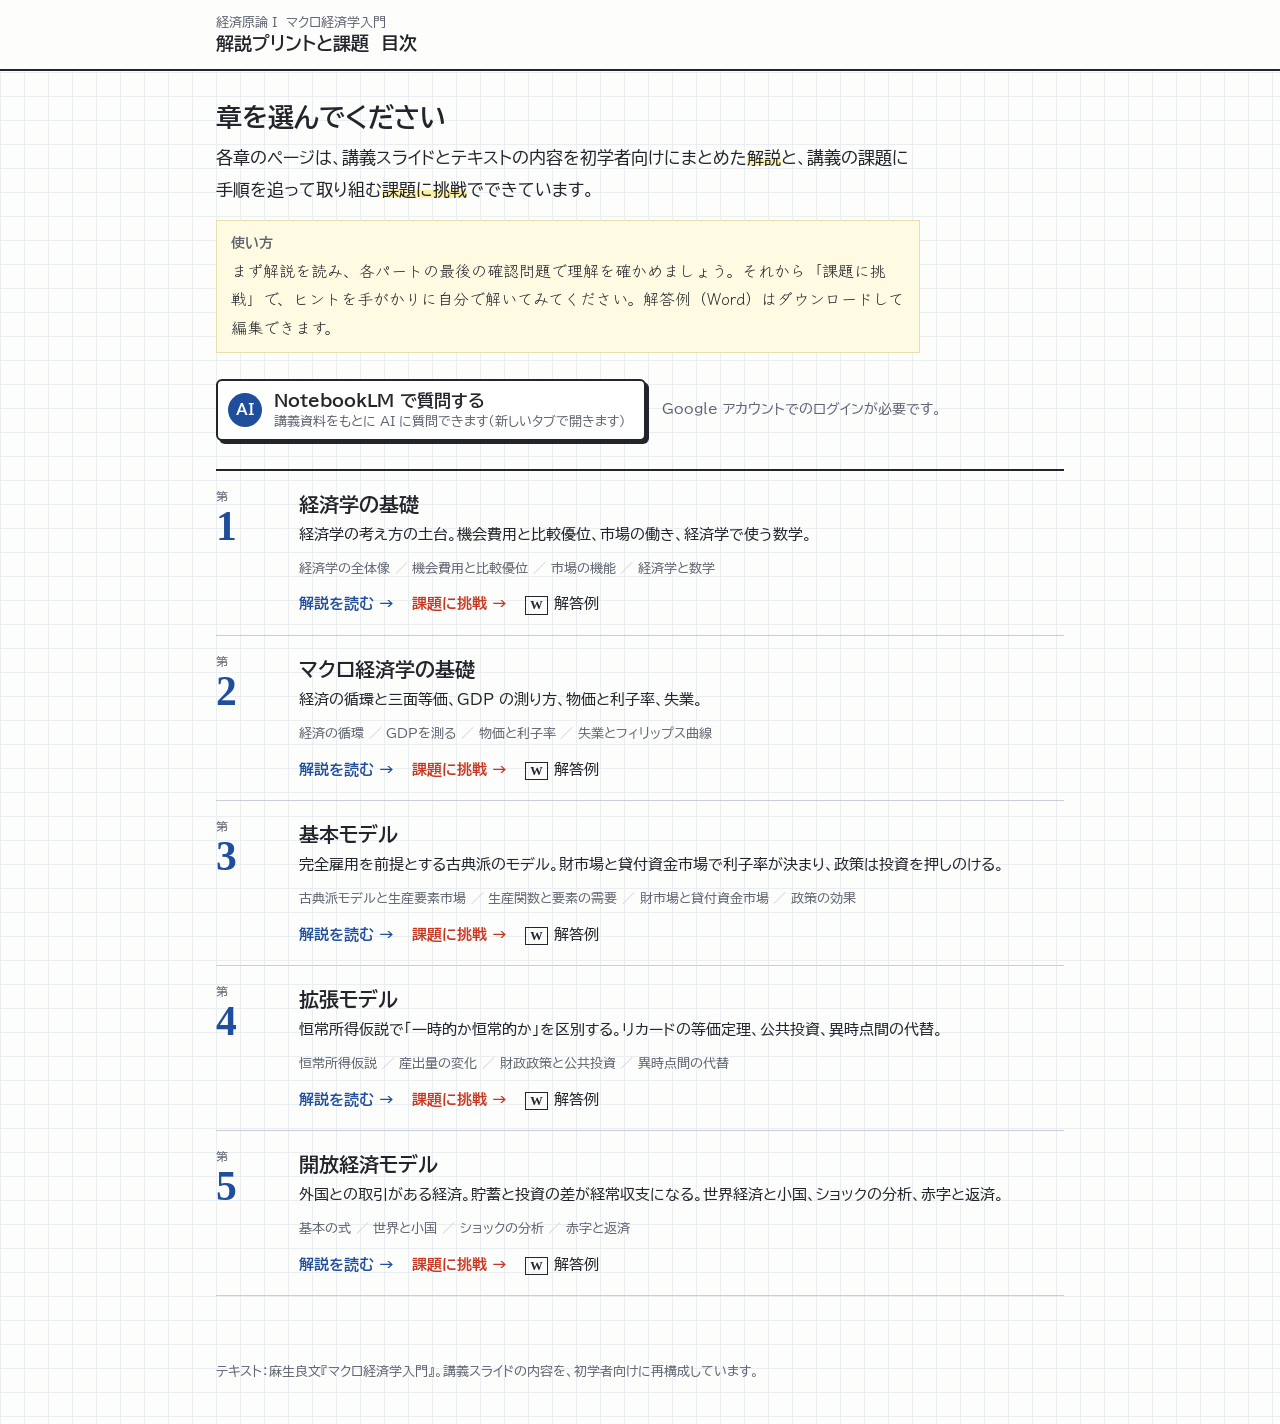
==== commit c496ef31: "トップページに NotebookLM へのボタンを追加 Co-Authored-By: Claude Opus 5.5 <noreply@anthropic.com> Claude-Session: " ====
--- a/index.html
+++ b/index.html
@@ -44,6 +44,14 @@
 .links .word{color:var(--ink);font-weight:400}
 .links .word::before{content:"W";display:inline-block;font-family:var(--font-math);font-weight:700;font-size:.78rem;border:1.5px solid var(--ink);padding:0 4px;margin-right:6px;line-height:1.3}
 @media (max-width:560px){ol.toc>li{grid-template-columns:3rem 1fr;gap:0 10px}.no{font-size:2rem}}
+.nlm{display:flex;flex-wrap:wrap;align-items:center;gap:10px 16px;margin:0 0 28px}
+.nlm a{display:inline-flex;align-items:center;gap:12px;border:2px solid var(--ink);background:#fff;color:var(--ink);text-decoration:none;padding:8px 18px 8px 10px;border-radius:6px;line-height:1.4;box-shadow:3px 3px 0 var(--ink)}
+.nlm a:hover{background:#eef2fa}
+.nlm a:active{transform:translate(2px,2px);box-shadow:1px 1px 0 var(--ink)}
+.nlm .ico{width:34px;height:34px;border-radius:50%;background:var(--blue);color:#fff;display:grid;place-items:center;font-weight:700;font-size:.95rem;flex:none}
+.nlm b{display:block}
+.nlm small{display:block;color:var(--sub);font-size:.8rem}
+.nlm .note{font-size:.85rem;color:var(--sub);max-width:26rem;line-height:1.6}
 footer{max-width:880px;margin:0 auto;padding:0 16px 40px;font-size:.8rem;color:var(--sub)}
 </style>
 </head>
@@ -54,6 +62,10 @@
 <p class="lead">各章のページは、講義スライドとテキストの内容を初学者向けにまとめた<span class="mk">解説</span>と、講義の課題に手順を追って取り組む<span class="mk">課題に挑戦</span>でできています。</p>
 <div class="memo"><b>使い方</b>まず解説を読み、各パートの最後の確認問題で理解を確かめましょう。それから「課題に挑戦」で、ヒントを手がかりに自分で解いてみてください。解答例（Word）はダウンロードして編集できます。</div>
 
+<div class="nlm">
+  <a href="https://notebook.google.com/notebook/70c095f3-dcea-420e-9b49-3970a87fac75" target="_blank" rel="noopener"><span class="ico" aria-hidden="true">AI</span><span><b>NotebookLM で質問する</b><small>講義資料をもとに AI に質問できます（新しいタブで開きます）</small></span></a>
+  <span class="note">Google アカウントでのログインが必要です。</span>
+</div>
 <ol class="toc">
 <li><div class="no"><small>第</small>1</div><div class="ch">
   <h2><a href="ch01/">経済学の基礎</a></h2>
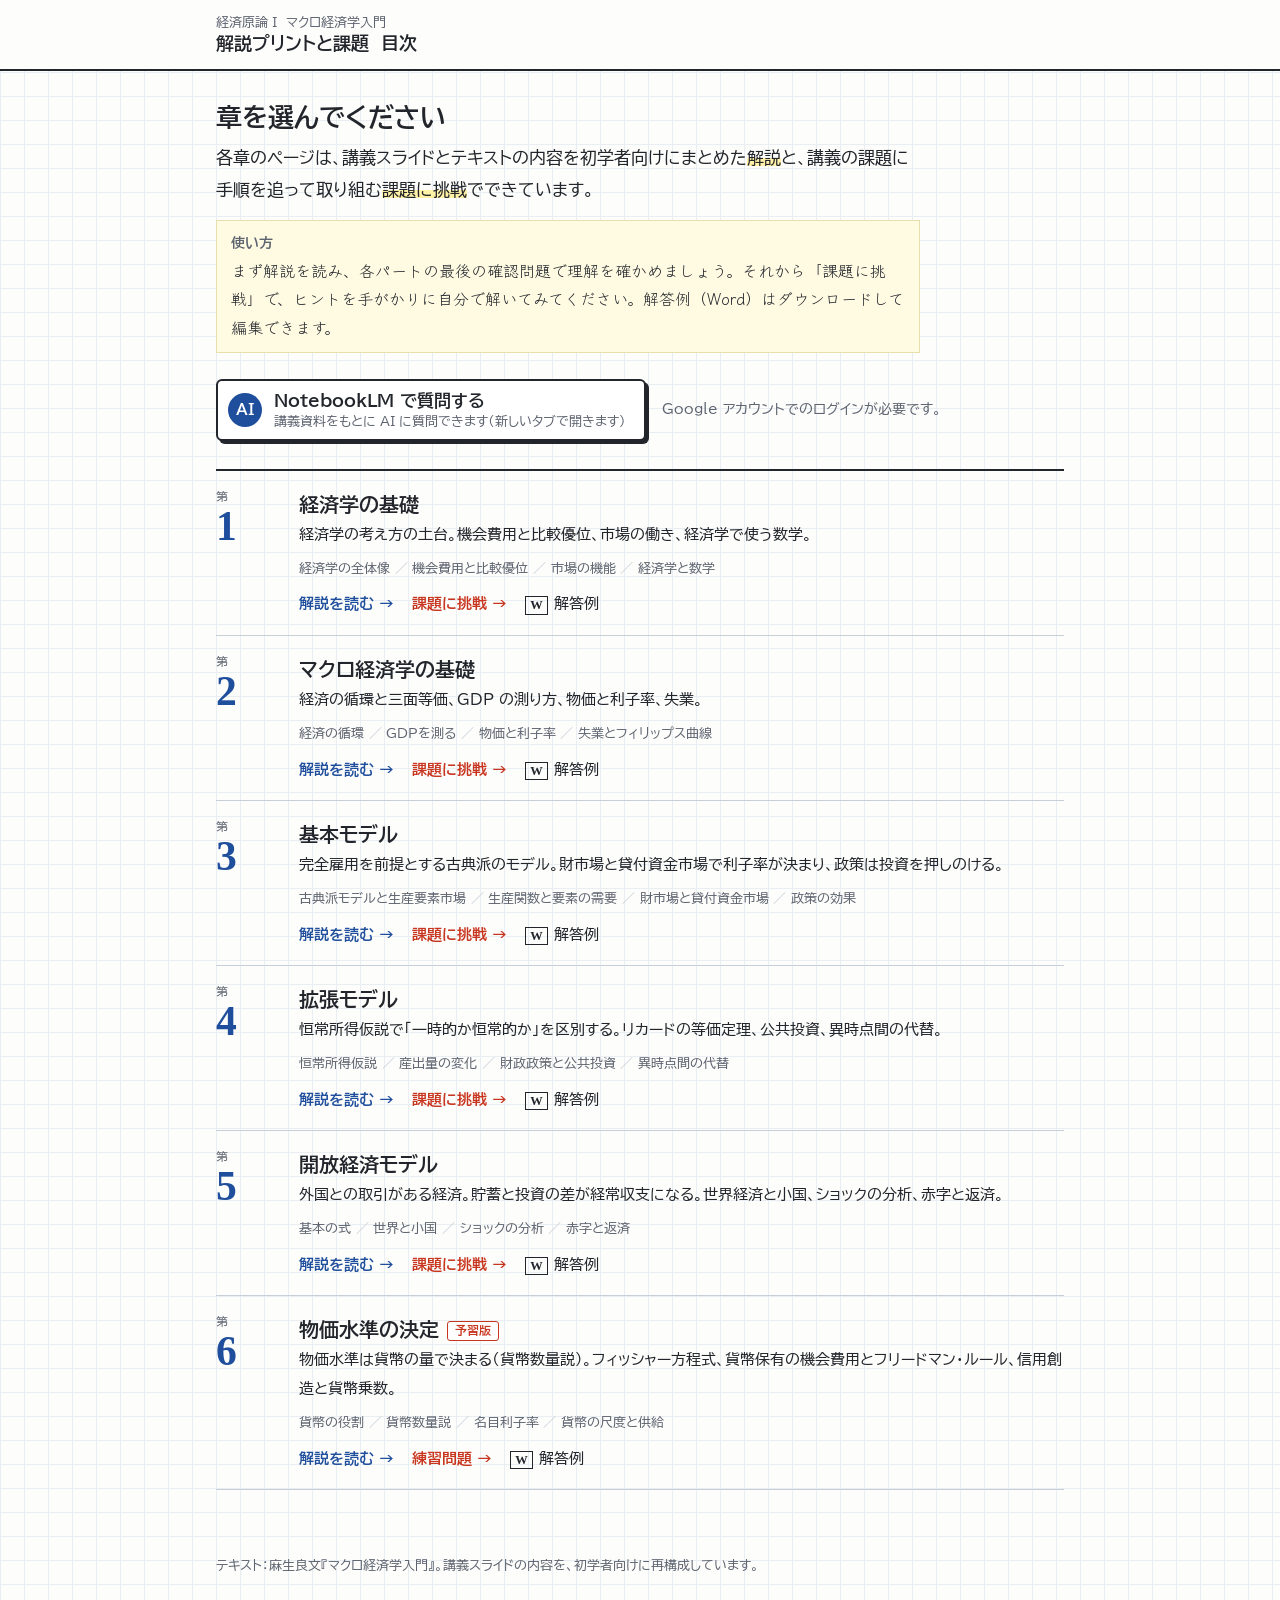
==== commit 2ca854d9: "第6章の解説と練習問題（予習版）を追加 Co-Authored-By: Claude Opus 5.5 <noreply@anthropic.com> Claude-Session: https://" ====
--- a/index.html
+++ b/index.html
@@ -43,6 +43,8 @@
 .links .kadai{color:var(--red)}
 .links .word{color:var(--ink);font-weight:400}
 .links .word::before{content:"W";display:inline-block;font-family:var(--font-math);font-weight:700;font-size:.78rem;border:1.5px solid var(--ink);padding:0 4px;margin-right:6px;line-height:1.3}
+/* 予習版の印（朱の枠線と文字。各章と共通） */
+.yoshu{display:inline-block;border:1.5px solid var(--red);color:var(--red);background:#fff;font-size:.72rem;font-weight:700;line-height:1.5;padding:0 7px;border-radius:3px;margin-left:8px;vertical-align:.15em;white-space:nowrap}
 @media (max-width:560px){ol.toc>li{grid-template-columns:3rem 1fr;gap:0 10px}.no{font-size:2rem}}
 .nlm{display:flex;flex-wrap:wrap;align-items:center;gap:10px 16px;margin:0 0 28px}
 .nlm a{display:inline-flex;align-items:center;gap:12px;border:2px solid var(--ink);background:#fff;color:var(--ink);text-decoration:none;padding:8px 18px 8px 10px;border-radius:6px;line-height:1.4;box-shadow:3px 3px 0 var(--ink)}
@@ -97,6 +99,12 @@
   <ul class="parts"><li>基本の式</li><li>世界と小国</li><li>ショックの分析</li><li>赤字と返済</li></ul>
   <div class="links"><a href="ch05/">解説を読む →</a><a class="kadai" href="ch05/#kadai">課題に挑戦 →</a><a class="word" href="ch05/kaitou_ch5.docx" download="第5章課題_解答例.docx">解答例</a></div>
 </div></li>
+<li><div class="no"><small>第</small>6</div><div class="ch">
+  <h2><a href="ch06/">物価水準の決定</a><span class="yoshu">予習版</span></h2>
+  <p class="about">物価水準は貨幣の量で決まる（貨幣数量説）。フィッシャー方程式、貨幣保有の機会費用とフリードマン・ルール、信用創造と貨幣乗数。</p>
+  <ul class="parts"><li>貨幣の役割</li><li>貨幣数量説</li><li>名目利子率</li><li>貨幣の尺度と供給</li></ul>
+  <div class="links"><a href="ch06/">解説を読む →</a><a class="kadai" href="ch06/#kadai">練習問題 →</a><a class="word" href="ch06/kaitou_ch6.docx" download="第6章練習問題_解答例_予習版.docx">解答例</a></div>
+</div></li>
 </ol>
 </main>
 <footer>テキスト：麻生良文『マクロ経済学入門』。講義スライドの内容を、初学者向けに再構成しています。</footer>
